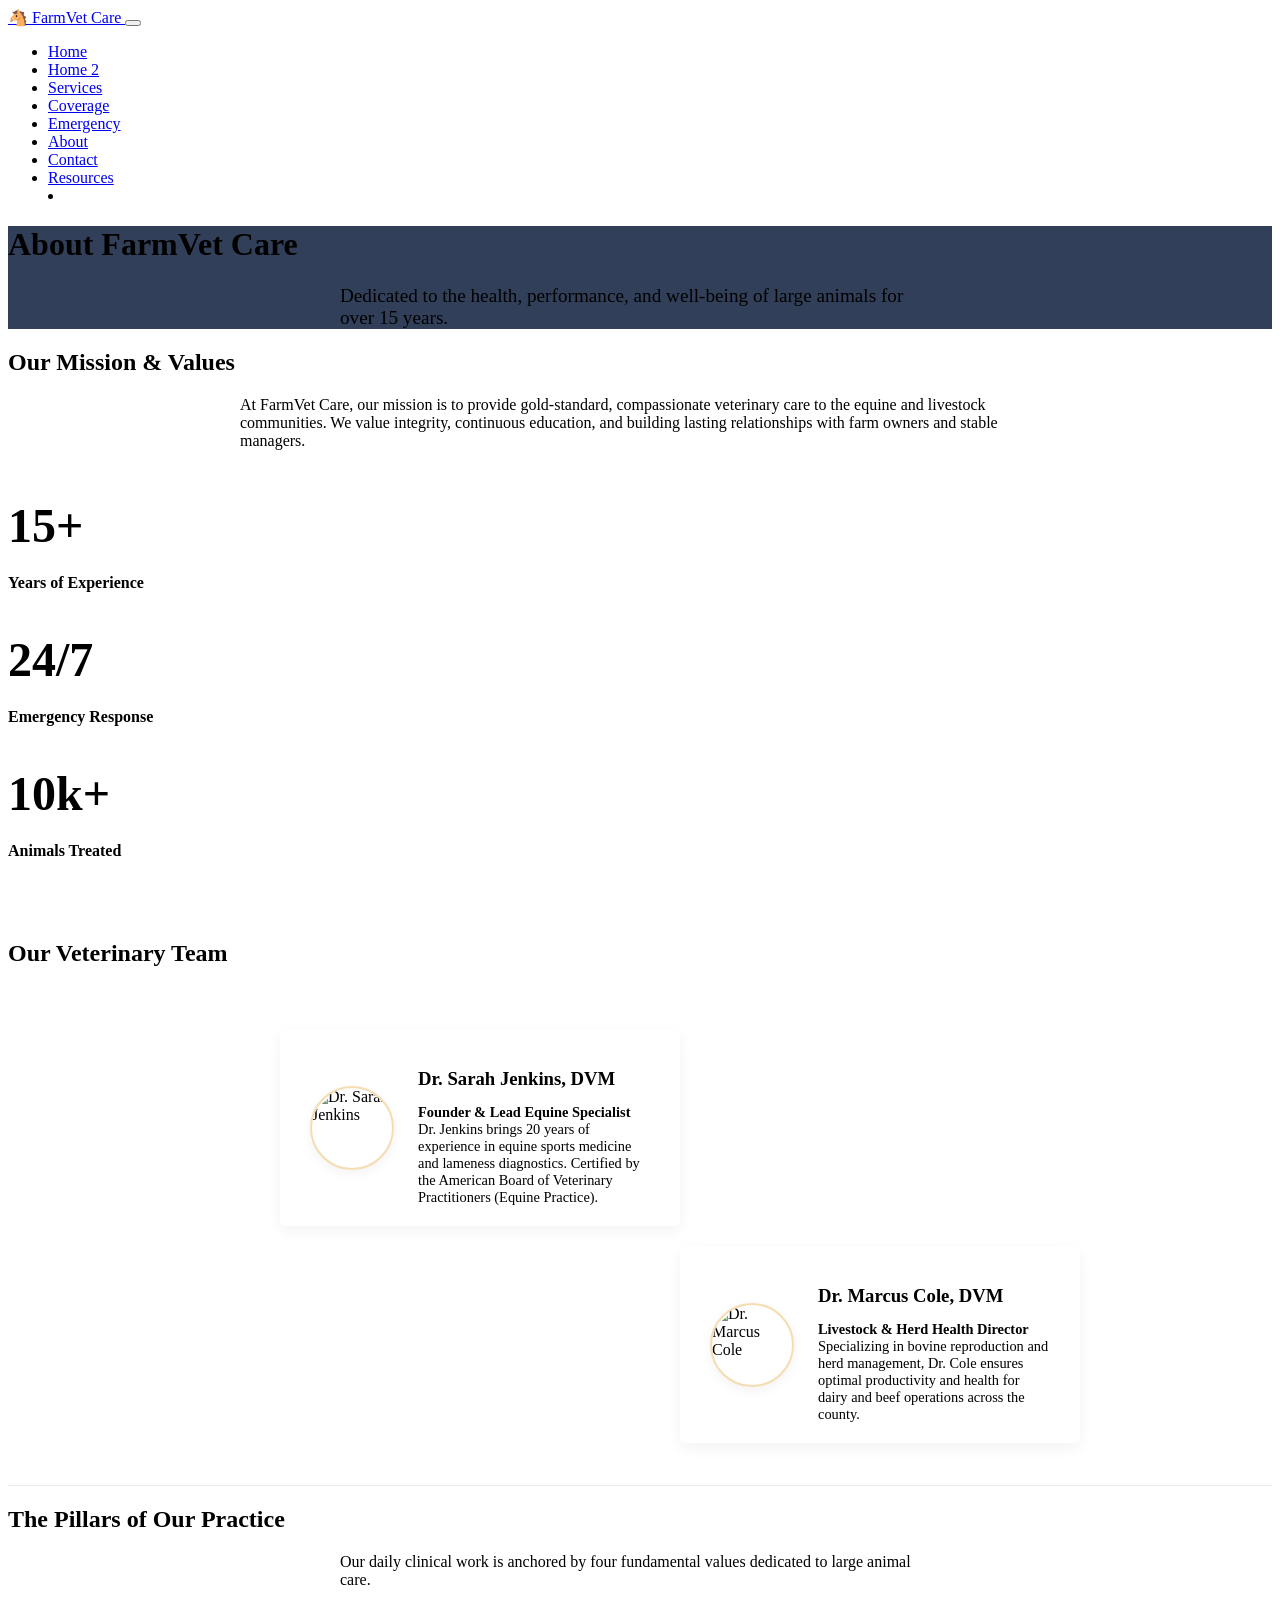
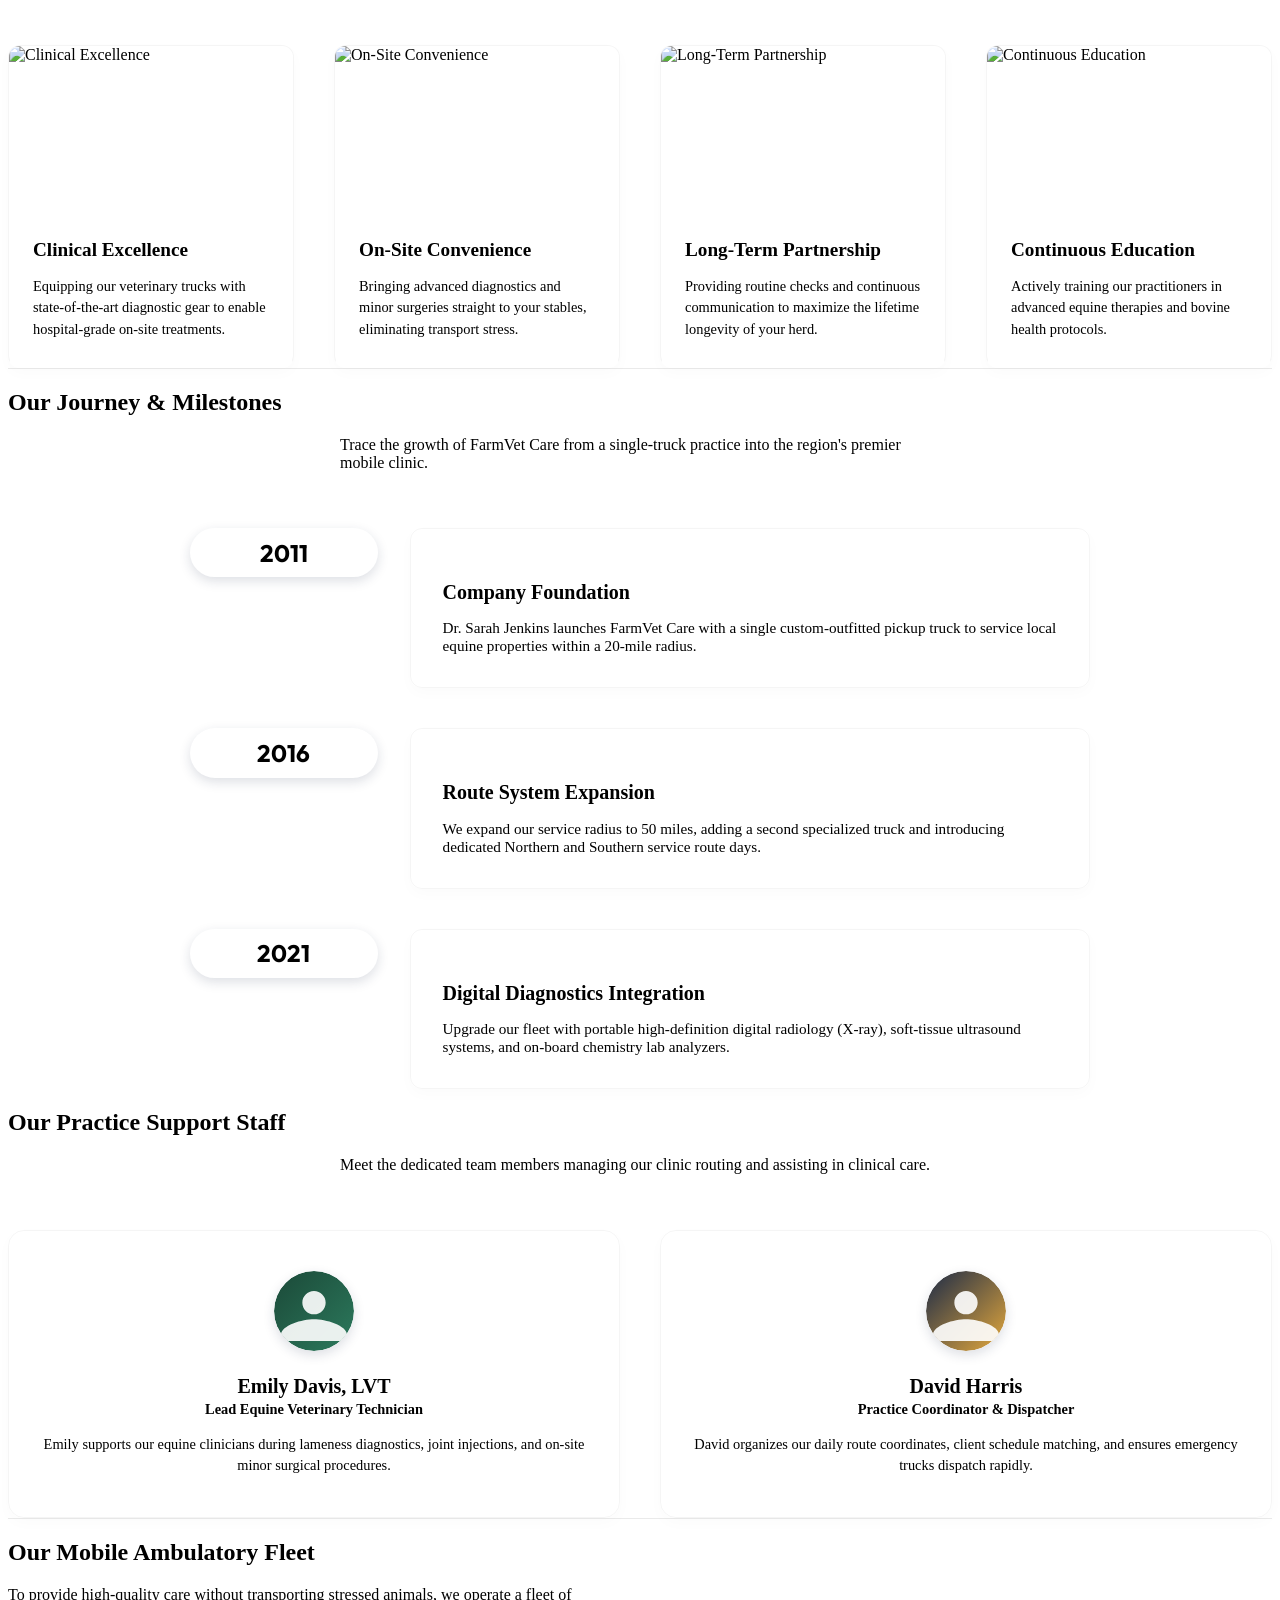
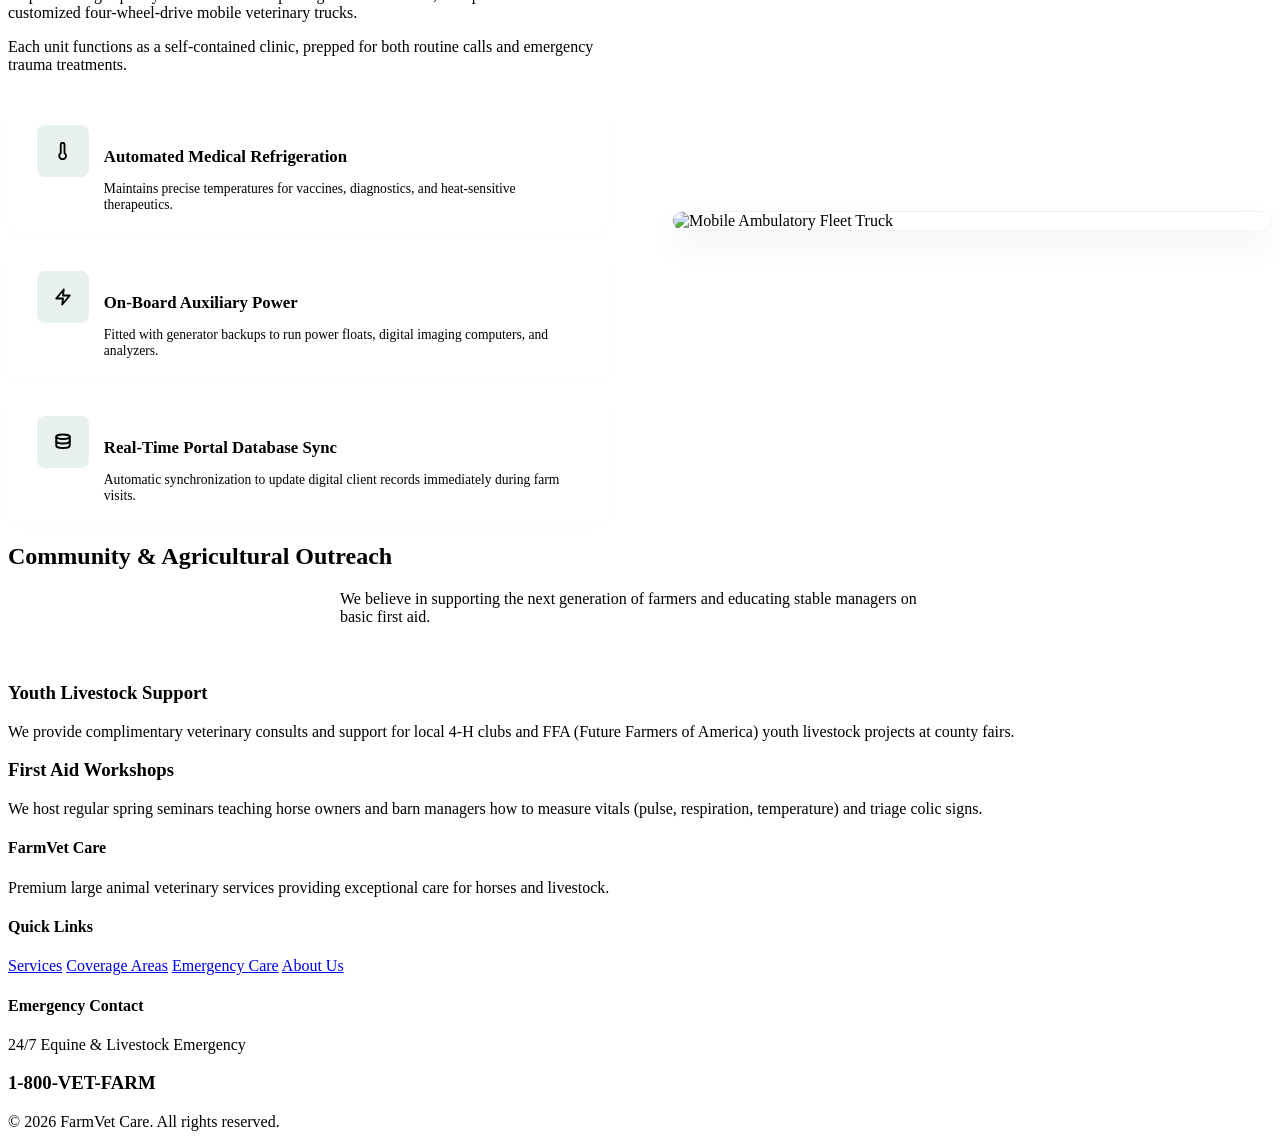
==== about.html @ 171d6fe4 "commit" ====
<!DOCTYPE html>
<html lang="en">
<head>
    <meta charset="UTF-8">
    <meta name="viewport" content="width=device-width, initial-scale=1.0">
    <title>About Us | FarmVet Care</title>
    <link href="https://fonts.googleapis.com/css2?family=Inter:wght@400;500;600&family=Outfit:wght@500;700;800&display=swap" rel="stylesheet">
    <link rel="stylesheet" href="css/styles.css">
    <style>
        .timeline {
            position: relative;
            max-width: 800px;
            margin: 0 auto;
            padding: 2rem 0;
        }
        .timeline::after {
            content: '';
            position: absolute;
            width: 4px;
            background-color: var(--primary);
            top: 0;
            bottom: 0;
            left: 50%;
            margin-left: -2px;
        }
        .timeline-item {
            padding: 10px 40px;
            position: relative;
            background-color: inherit;
            width: 50%;
        }
        .timeline-item::after {
            content: '';
            position: absolute;
            width: 20px;
            height: 20px;
            right: -10px;
            background-color: var(--white);
            border: 4px solid var(--accent);
            top: 15px;
            border-radius: 50%;
            z-index: 1;
        }
        .left { left: 0; }
        .right { left: 50%; }
        .right::after { left: -10px; }
        .content {
            padding: 20px 30px;
            background-color: var(--white);
            position: relative;
            border-radius: 6px;
            box-shadow: 0 5px 15px rgba(0,0,0,0.05);
        }
        @media screen and (max-width: 600px) {
            .timeline::after { left: 31px; }
            .timeline-item { width: 100%; padding-left: 70px; padding-right: 25px; }
            .timeline-item::after { left: 21px; }
            .right { left: 0; }
        }

        /* 1. Core Pillars Styles */
        .pillars-grid {
            display: grid;
            grid-template-columns: repeat(auto-fit, minmax(260px, 1fr));
            gap: 2.5rem;
            margin-top: 3.5rem;
        }
        .pillar-card {
            background: var(--white);
            border-radius: 12px;
            padding: 0;
            overflow: hidden;
            box-shadow: 0 5px 15px rgba(0,0,0,0.02);
            border: 1px solid rgba(0,0,0,0.04);
            border-bottom: 4px solid transparent;
            transition: var(--transition);
            display: flex;
            flex-direction: column;
        }
        .pillar-card:hover {
            transform: translateY(-5px);
            box-shadow: 0 12px 30px rgba(0,0,0,0.06);
            border-bottom-color: var(--primary);
        }
        .pillar-card img {
            transition: var(--transition);
            width: 100%;
            height: 100%;
            object-fit: cover;
        }
        .pillar-card:hover img {
            transform: scale(1.05);
        }
        .pillar-card h3 {
            font-size: 1.2rem;
            margin-bottom: 0.8rem;
            color: var(--secondary);
        }
        .pillar-card p {
            font-size: 0.9rem;
            color: var(--text-muted);
            margin-bottom: 0;
            line-height: 1.5;
        }

        /* 3. History Timeline Section Styles */
        .history-timeline {
            max-width: 900px;
            margin: 3.5rem auto 0;
            display: flex;
            flex-direction: column;
            gap: 2.5rem;
        }
        .history-year-card {
            display: flex;
            gap: 2rem;
            align-items: flex-start;
        }
        .year-badge {
            background: var(--navy);
            color: var(--white);
            font-family: 'Outfit', sans-serif;
            font-size: 1.5rem;
            font-weight: 700;
            padding: 0.6rem 1.8rem;
            border-radius: 50px;
            text-align: center;
            box-shadow: 0 4px 12px rgba(27, 42, 71, 0.15);
            min-width: 130px;
        }
        .history-year-card:nth-child(even) .year-badge {
            background: var(--primary);
        }
        .year-info {
            background: var(--white);
            padding: 2rem;
            border-radius: 12px;
            box-shadow: 0 5px 15px rgba(0,0,0,0.02);
            border: 1px solid rgba(0,0,0,0.04);
            flex-grow: 1;
        }
        .year-info h3 {
            font-size: 1.25rem;
            margin-bottom: 0.5rem;
        }
        .year-info p {
            margin-bottom: 0;
            font-size: 0.95rem;
            color: var(--text-muted);
        }

        /* 4. Fleet Showcase Section Styles */
        .fleet-split {
            display: grid;
            grid-template-columns: 1fr 1fr;
            gap: 4rem;
            align-items: center;
        }
        .fleet-checklist {
            display: flex;
            flex-direction: column;
            gap: 1.2rem;
            margin-top: 2rem;
        }
        .fleet-check-item {
            background: var(--white);
            padding: 1.2rem 1.8rem;
            border-radius: 10px;
            box-shadow: 0 4px 15px rgba(0,0,0,0.01);
            border-left: 4px solid var(--accent);
            display: flex;
            gap: 15px;
            align-items: flex-start;
        }
        .fleet-check-item span.emoji {
            font-size: 1.4rem;
            line-height: 1;
        }
        .fleet-check-item h4 {
            margin-bottom: 0.2rem;
            font-size: 1.05rem;
        }
        .fleet-check-item p {
            margin-bottom: 0;
            font-size: 0.85rem;
            color: var(--text-muted);
        }

        /* Support Team Grid */
        .support-grid {
            display: grid;
            grid-template-columns: repeat(auto-fit, minmax(280px, 1fr));
            gap: 2.5rem;
            margin-top: 3.5rem;
        }
        .support-card {
            background: var(--white);
            border-radius: 16px;
            padding: 2.5rem 2rem;
            text-align: center;
            box-shadow: 0 5px 15px rgba(0,0,0,0.02);
            border: 1px solid rgba(0,0,0,0.04);
            transition: var(--transition);
        }
        .support-card:hover {
            transform: translateY(-5px);
            box-shadow: 0 12px 30px rgba(0,0,0,0.06);
            border-color: var(--accent);
        }
        .support-avatar {
            width: 80px;
            height: 80px;
            border-radius: 50%;
            background: linear-gradient(135deg, var(--navy) 0%, var(--primary) 100%);
            color: var(--white);
            display: flex;
            align-items: center;
            justify-content: center;
            font-weight: 700;
            font-size: 1.8rem;
            margin: 0 auto 1.5rem;
            box-shadow: 0 4px 12px rgba(27, 42, 71, 0.15);
        }
        .support-card h3 {
            font-size: 1.25rem;
            margin-bottom: 0.2rem;
        }
        .support-role {
            font-size: 0.9rem;
            font-weight: 600;
            color: var(--accent);
            margin-bottom: 1rem;
            display: block;
        }
        .support-card p {
            font-size: 0.9rem;
            color: var(--text-muted);
            margin-bottom: 0;
            line-height: 1.5;
        }

        @media (max-width: 992px) {
            .fleet-split {
                grid-template-columns: 1fr;
                gap: 3rem;
            }
            .history-year-card {
                flex-direction: column;
                gap: 1rem;
            }
            .year-badge {
                align-self: flex-start;
            }
        }
    </style>
</head>
<body>

    <header class="header">
        <div class="container nav-container">
            <a href="index.html" class="logo">
                🐴 <span>FarmVet</span> Care
            </a>
            <button class="hamburger">
                <span class="bar"></span>
                <span class="bar"></span>
                <span class="bar"></span>
            </button>
            <ul class="nav-menu">
                <li><a href="index.html">Home</a></li>
                <li><a href="home2.html">Home 2</a></li>
                <li><a href="services.html">Services</a></li>
                <li><a href="coverage.html">Coverage</a></li>
                <li><a href="emergency.html">Emergency</a></li>
                <li><a href="about.html" class="active">About</a></li>
                <li><a href="contact.html">Contact</a></li>
                <li><a href="resources.html">Resources</a></li>
                <li style="margin-left: 1rem;"><a href="contact.html" class="btn btn-primary" style="color: white;">Request Visit</a></li>
            </ul>
        </div>
    </header>

    <div class="page-header" style="background-image: linear-gradient(rgba(27, 42, 71, 0.9), rgba(27, 42, 71, 0.9)), url('images/hero.png');">
        <div class="container fade-in">
            <h1>About FarmVet Care</h1>
            <p style="font-size: 1.2rem; max-width: 600px; margin: 0 auto;">Dedicated to the health, performance, and well-being of large animals for over 15 years.</p>
        </div>
    </div>

    <section class="section container">
        <div class="text-center fade-in">
            <h2>Our Mission & Values</h2>
            <p style="max-width: 800px; margin: 0 auto 3rem;">At FarmVet Care, our mission is to provide gold-standard, compassionate veterinary care to the equine and livestock communities. We value integrity, continuous education, and building lasting relationships with farm owners and stable managers.</p>
        </div>

        <div class="grid" style="margin-bottom: 5rem;">
            <div class="card fade-in text-center">
                <h1 style="font-size: 3rem; color: var(--primary); margin-bottom: 0;">15+</h1>
                <h4 style="color: var(--navy);">Years of Experience</h4>
            </div>
            <div class="card fade-in text-center">
                <h1 style="font-size: 3rem; color: var(--primary); margin-bottom: 0;">24/7</h1>
                <h4 style="color: var(--navy);">Emergency Response</h4>
            </div>
            <div class="card fade-in text-center">
                <h1 style="font-size: 3rem; color: var(--primary); margin-bottom: 0;">10k+</h1>
                <h4 style="color: var(--navy);">Animals Treated</h4>
            </div>
        </div>

        <div class="text-center fade-in">
            <h2>Our Veterinary Team</h2>
        </div>
        <div class="timeline fade-in">
            <div class="timeline-item left">
                <div class="content" style="display: flex; gap: 1.5rem; align-items: center;">
                    <div style="width: 80px; height: 80px; border-radius: 50%; overflow: hidden; flex-shrink: 0; border: 2px solid rgba(229,169,60,0.4); box-shadow: 0 4px 12px rgba(0,0,0,0.05);">
                        <img src="images/vet_vance.png" alt="Dr. Sarah Jenkins" style="width: 100%; height: 100%; object-fit: cover;">
                    </div>
                    <div>
                        <h3 style="color: var(--primary); margin-bottom: 0.3rem;">Dr. Sarah Jenkins, DVM</h3>
                        <p style="margin-bottom: 0; font-size: 0.9rem;"><strong>Founder & Lead Equine Specialist</strong><br>Dr. Jenkins brings 20 years of experience in equine sports medicine and lameness diagnostics. Certified by the American Board of Veterinary Practitioners (Equine Practice).</p>
                    </div>
                </div>
            </div>
            <div class="timeline-item right">
                <div class="content" style="display: flex; gap: 1.5rem; align-items: center;">
                    <div style="width: 80px; height: 80px; border-radius: 50%; overflow: hidden; flex-shrink: 0; border: 2px solid rgba(229,169,60,0.4); box-shadow: 0 4px 12px rgba(0,0,0,0.05);">
                        <img src="images/vet_cole.png" alt="Dr. Marcus Cole" style="width: 100%; height: 100%; object-fit: cover;">
                    </div>
                    <div>
                        <h3 style="color: var(--primary); margin-bottom: 0.3rem;">Dr. Marcus Cole, DVM</h3>
                        <p style="margin-bottom: 0; font-size: 0.9rem;"><strong>Livestock & Herd Health Director</strong><br>Specializing in bovine reproduction and herd management, Dr. Cole ensures optimal productivity and health for dairy and beef operations across the county.</p>
                    </div>
                </div>
            </div>
        </div>
    </section>

    <!-- ==========================================
         CONTENT 1: CORE PILLARS
         ========================================== -->
    <section class="section container" style="border-top: 1px solid #eaeaea;">
        <div class="text-center fade-in">
            <h2>The Pillars of Our Practice</h2>
            <p style="max-width: 600px; margin: 0 auto;">Our daily clinical work is anchored by four fundamental values dedicated to large animal care.</p>
        </div>
        
        <div class="pillars-grid">
            <div class="pillar-card fade-in">
                <div style="height: 150px; width: 100%; overflow: hidden;">
                    <img src="images/services.png" alt="Clinical Excellence">
                </div>
                <div style="padding: 1.5rem; flex-grow: 1;">
                    <h3 style="margin-bottom: 0.5rem;">Clinical Excellence</h3>
                    <p style="margin-bottom: 0;">Equipping our veterinary trucks with state-of-the-art diagnostic gear to enable hospital-grade on-site treatments.</p>
                </div>
            </div>
            
            <div class="pillar-card fade-in" style="transition-delay: 0.1s;">
                <div style="height: 150px; width: 100%; overflow: hidden;">
                    <img src="images/mobile_clinic.png" alt="On-Site Convenience">
                </div>
                <div style="padding: 1.5rem; flex-grow: 1;">
                    <h3 style="margin-bottom: 0.5rem;">On-Site Convenience</h3>
                    <p style="margin-bottom: 0;">Bringing advanced diagnostics and minor surgeries straight to your stables, eliminating transport stress.</p>
                </div>
            </div>
            
            <div class="pillar-card fade-in" style="transition-delay: 0.2s;">
                <div style="height: 150px; width: 100%; overflow: hidden;">
                    <img src="images/equine_care.png" alt="Long-Term Partnership">
                </div>
                <div style="padding: 1.5rem; flex-grow: 1;">
                    <h3 style="margin-bottom: 0.5rem;">Long-Term Partnership</h3>
                    <p style="margin-bottom: 0;">Providing routine checks and continuous communication to maximize the lifetime longevity of your herd.</p>
                </div>
            </div>
            
            <div class="pillar-card fade-in" style="transition-delay: 0.3s;">
                <div style="height: 150px; width: 100%; overflow: hidden;">
                    <img src="images/preventive_programs.png" alt="Continuous Education">
                </div>
                <div style="padding: 1.5rem; flex-grow: 1;">
                    <h3 style="margin-bottom: 0.5rem;">Continuous Education</h3>
                    <p style="margin-bottom: 0;">Actively training our practitioners in advanced equine therapies and bovine health protocols.</p>
                </div>
            </div>
        </div>
    </section>

    <!-- ==========================================
         CONTENT 2: THE HISTORY TIMELINE
         ========================================== -->
    <section class="section" style="background-color: var(--white); border-top: 1px solid #eaeaea;">
        <div class="container">
            <div class="text-center fade-in">
                <h2>Our Journey & Milestones</h2>
                <p style="max-width: 600px; margin: 0 auto;">Trace the growth of FarmVet Care from a single-truck practice into the region's premier mobile clinic.</p>
            </div>
            
            <div class="history-timeline">
                <!-- 2011 -->
                <div class="history-year-card fade-in">
                    <div class="year-badge">2011</div>
                    <div class="year-info">
                        <h3>Company Foundation</h3>
                        <p>Dr. Sarah Jenkins launches FarmVet Care with a single custom-outfitted pickup truck to service local equine properties within a 20-mile radius.</p>
                    </div>
                </div>
                
                <!-- 2016 -->
                <div class="history-year-card fade-in" style="transition-delay: 0.1s;">
                    <div class="year-badge">2016</div>
                    <div class="year-info">
                        <h3>Route System Expansion</h3>
                        <p>We expand our service radius to 50 miles, adding a second specialized truck and introducing dedicated Northern and Southern service route days.</p>
                    </div>
                </div>
                
                <!-- 2021 -->
                <div class="history-year-card fade-in" style="transition-delay: 0.2s;">
                    <div class="year-badge">2021</div>
                    <div class="year-info">
                        <h3>Digital Diagnostics Integration</h3>
                        <p>Upgrade our fleet with portable high-definition digital radiology (X-ray), soft-tissue ultrasound systems, and on-board chemistry lab analyzers.</p>
                    </div>
                </div>
            </div>
        </div>
    </section>

    <!-- ==========================================
         CONTENT 3: SUPPORT TEAM SHOWCASE
         ========================================== -->
    <section class="section container">
        <div class="text-center fade-in">
            <h2>Our Practice Support Staff</h2>
            <p style="max-width: 600px; margin: 0 auto;">Meet the dedicated team members managing our clinic routing and assisting in clinical care.</p>
        </div>
        
        <div class="support-grid">
            <!-- Emily Davis -->
            <div class="support-card fade-in">
                <div class="support-avatar" style="padding: 0; background: none; border-radius: 50%; overflow: hidden;">
                    <svg width="80" height="80" viewBox="0 0 48 48" fill="none" xmlns="http://www.w3.org/2000/svg" style="display: block;">
                        <circle cx="24" cy="24" r="24" fill="url(#emilyGrad)"/>
                        <path d="M24 12C20.13 12 17 15.13 17 19C17 22.87 20.13 26 24 26C27.87 26 31 22.87 31 19C31 15.13 27.87 12 24 12ZM24 29C17.33 29 4 32.33 4 39V42H44V39C44 32.33 30.67 29 24 29Z" fill="#FFFFFF" fill-opacity="0.9"/>
                        <defs>
                            <linearGradient id="emilyGrad" x1="0" y1="0" x2="48" y2="48" gradientUnits="userSpaceOnUse">
                                <stop stop-color="#1B4938"/>
                                <stop offset="1" stop-color="#2C7A5D"/>
                            </linearGradient>
                        </defs>
                    </svg>
                </div>
                <h3>Emily Davis, LVT</h3>
                <span class="support-role">Lead Equine Veterinary Technician</span>
                <p>Emily supports our equine clinicians during lameness diagnostics, joint injections, and on-site minor surgical procedures.</p>
            </div>
            
            <!-- David Harris -->
            <div class="support-card fade-in" style="transition-delay: 0.1s;">
                <div class="support-avatar" style="padding: 0; background: none; border-radius: 50%; overflow: hidden;">
                    <svg width="80" height="80" viewBox="0 0 48 48" fill="none" xmlns="http://www.w3.org/2000/svg" style="display: block;">
                        <circle cx="24" cy="24" r="24" fill="url(#davidGrad)"/>
                        <path d="M24 12C20.13 12 17 15.13 17 19C17 22.87 20.13 26 24 26C27.87 26 31 22.87 31 19C31 15.13 27.87 12 24 12ZM24 29C17.33 29 4 32.33 4 39V42H44V39C44 32.33 30.67 29 24 29Z" fill="#FFFFFF" fill-opacity="0.9"/>
                        <defs>
                            <linearGradient id="davidGrad" x1="0" y1="0" x2="48" y2="48" gradientUnits="userSpaceOnUse">
                                <stop stop-color="#1B2A47"/>
                                <stop offset="1" stop-color="#E5A93C"/>
                            </linearGradient>
                        </defs>
                    </svg>
                </div>
                <h3>David Harris</h3>
                <span class="support-role">Practice Coordinator & Dispatcher</span>
                <p>David organizes our daily route coordinates, client schedule matching, and ensures emergency trucks dispatch rapidly.</p>
            </div>
        </div>
    </section>

    <!-- ==========================================
         CONTENT 4: FLEET SHOWCASE
         ========================================== -->
    <section class="section" style="background-color: var(--white); border-top: 1px solid #eaeaea;">
        <div class="container fleet-split">
            <!-- Left Column: Description & Checklist -->
            <div class="fade-in">
                <h2>Our Mobile Ambulatory Fleet</h2>
                <p>To provide high-quality care without transporting stressed animals, we operate a fleet of customized four-wheel-drive mobile veterinary trucks.</p>
                <p style="margin-bottom: 2rem;">Each unit functions as a self-contained clinic, prepped for both routine calls and emergency trauma treatments.</p>
                
                <div class="fleet-checklist">
                    <!-- Item 1 -->
                    <div class="fleet-check-item">
                        <span style="display: flex; align-items: center; justify-content: center; width: 36px; height: 36px; border-radius: 8px; background: rgba(44, 122, 93, 0.1); color: var(--accent); flex-shrink: 0; padding: 8px;">
                            <svg width="18" height="18" viewBox="0 0 24 24" fill="none" stroke="currentColor" stroke-width="2.5" stroke-linecap="round" stroke-linejoin="round"><path d="M14 14.76V3.5a2.5 2.5 0 0 0-5 0v11.26a4.5 4.5 0 1 0 5 0z"></path></svg>
                        </span>
                        <div>
                            <h4>Automated Medical Refrigeration</h4>
                            <p>Maintains precise temperatures for vaccines, diagnostics, and heat-sensitive therapeutics.</p>
                        </div>
                    </div>
                    
                    <!-- Item 2 -->
                    <div class="fleet-check-item" style="transition-delay: 0.1s;">
                        <span style="display: flex; align-items: center; justify-content: center; width: 36px; height: 36px; border-radius: 8px; background: rgba(44, 122, 93, 0.1); color: var(--accent); flex-shrink: 0; padding: 8px;">
                            <svg width="18" height="18" viewBox="0 0 24 24" fill="none" stroke="currentColor" stroke-width="2.5" stroke-linecap="round" stroke-linejoin="round"><polyline points="13 2 3 14 12 14 11 22 21 10 12 10 13 2"></polyline></svg>
                        </span>
                        <div>
                            <h4>On-Board Auxiliary Power</h4>
                            <p>Fitted with generator backups to run power floats, digital imaging computers, and analyzers.</p>
                        </div>
                    </div>
                    
                    <!-- Item 3 -->
                    <div class="fleet-check-item" style="transition-delay: 0.2s;">
                        <span style="display: flex; align-items: center; justify-content: center; width: 36px; height: 36px; border-radius: 8px; background: rgba(44, 122, 93, 0.1); color: var(--accent); flex-shrink: 0; padding: 8px;">
                            <svg width="18" height="18" viewBox="0 0 24 24" fill="none" stroke="currentColor" stroke-width="2.5" stroke-linecap="round" stroke-linejoin="round"><ellipse cx="12" cy="5" rx="9" ry="3"></ellipse><path d="M3 5v6c0 1.66 4 3 9 3s9-1.34 9-3V5"></path><path d="M3 11v6c0 1.66 4 3 9 3s9-1.34 9-3v-6"></path></svg>
                        </span>
                        <div>
                            <h4>Real-Time Portal Database Sync</h4>
                            <p>Automatic synchronization to update digital client records immediately during farm visits.</p>
                        </div>
                    </div>
                </div>
            </div>
            
            <!-- Right Column: Premium Fleet Photograph -->
            <div class="split-image fade-in" style="transition-delay: 0.3s; border-radius: 16px; overflow: hidden; box-shadow: 0 15px 35px rgba(0, 0, 0, 0.06); border: 1px solid rgba(0,0,0,0.05);">
                <img src="images/mobile_clinic.png" alt="Mobile Ambulatory Fleet Truck" style="width: 100%; height: auto; display: block; object-fit: cover;">
            </div>
        </div>
    </section>

    <!-- ==========================================
         CONTENT 5: COMMUNITY OUTREACH & WORKSHOPS
         ========================================== -->
    <section class="section container">
        <div class="text-center fade-in">
            <h2>Community & Agricultural Outreach</h2>
            <p style="max-width: 600px; margin: 0 auto;">We believe in supporting the next generation of farmers and educating stable managers on basic first aid.</p>
        </div>
        
        <div class="grid" style="margin-top: 3.5rem;">
            <!-- Card 1 -->
            <div class="card fade-in" style="border-left: 4px solid var(--primary);">
                <h3>Youth Livestock Support</h3>
                <p>We provide complimentary veterinary consults and support for local 4-H clubs and FFA (Future Farmers of America) youth livestock projects at county fairs.</p>
            </div>
            
            <!-- Card 2 -->
            <div class="card fade-in" style="border-left: 4px solid var(--accent); transition-delay: 0.1s;">
                <h3>First Aid Workshops</h3>
                <p>We host regular spring seminars teaching horse owners and barn managers how to measure vitals (pulse, respiration, temperature) and triage colic signs.</p>
            </div>
        </div>
    </section>

    <footer class="footer">
        <div class="container">
            <div class="footer-grid">
                <div class="footer-col">
                    <h4>FarmVet Care</h4>
                    <p>Premium large animal veterinary services providing exceptional care for horses and livestock.</p>
                </div>
                <div class="footer-col">
                    <h4>Quick Links</h4>
                    <a href="services.html">Services</a>
                    <a href="coverage.html">Coverage Areas</a>
                    <a href="emergency.html">Emergency Care</a>
                    <a href="about.html">About Us</a>
                </div>
                <div class="footer-col">
                    <h4>Emergency Contact</h4>
                    <p>24/7 Equine & Livestock Emergency</p>
                    <h3 style="color: var(--highlight);">1-800-VET-FARM</h3>
                </div>
            </div>
            <div class="footer-bottom">
                &copy; 2026 FarmVet Care. All rights reserved.
            </div>
        </div>
    </footer>

    <script src="js/main.js"></script>
</body>
</html>
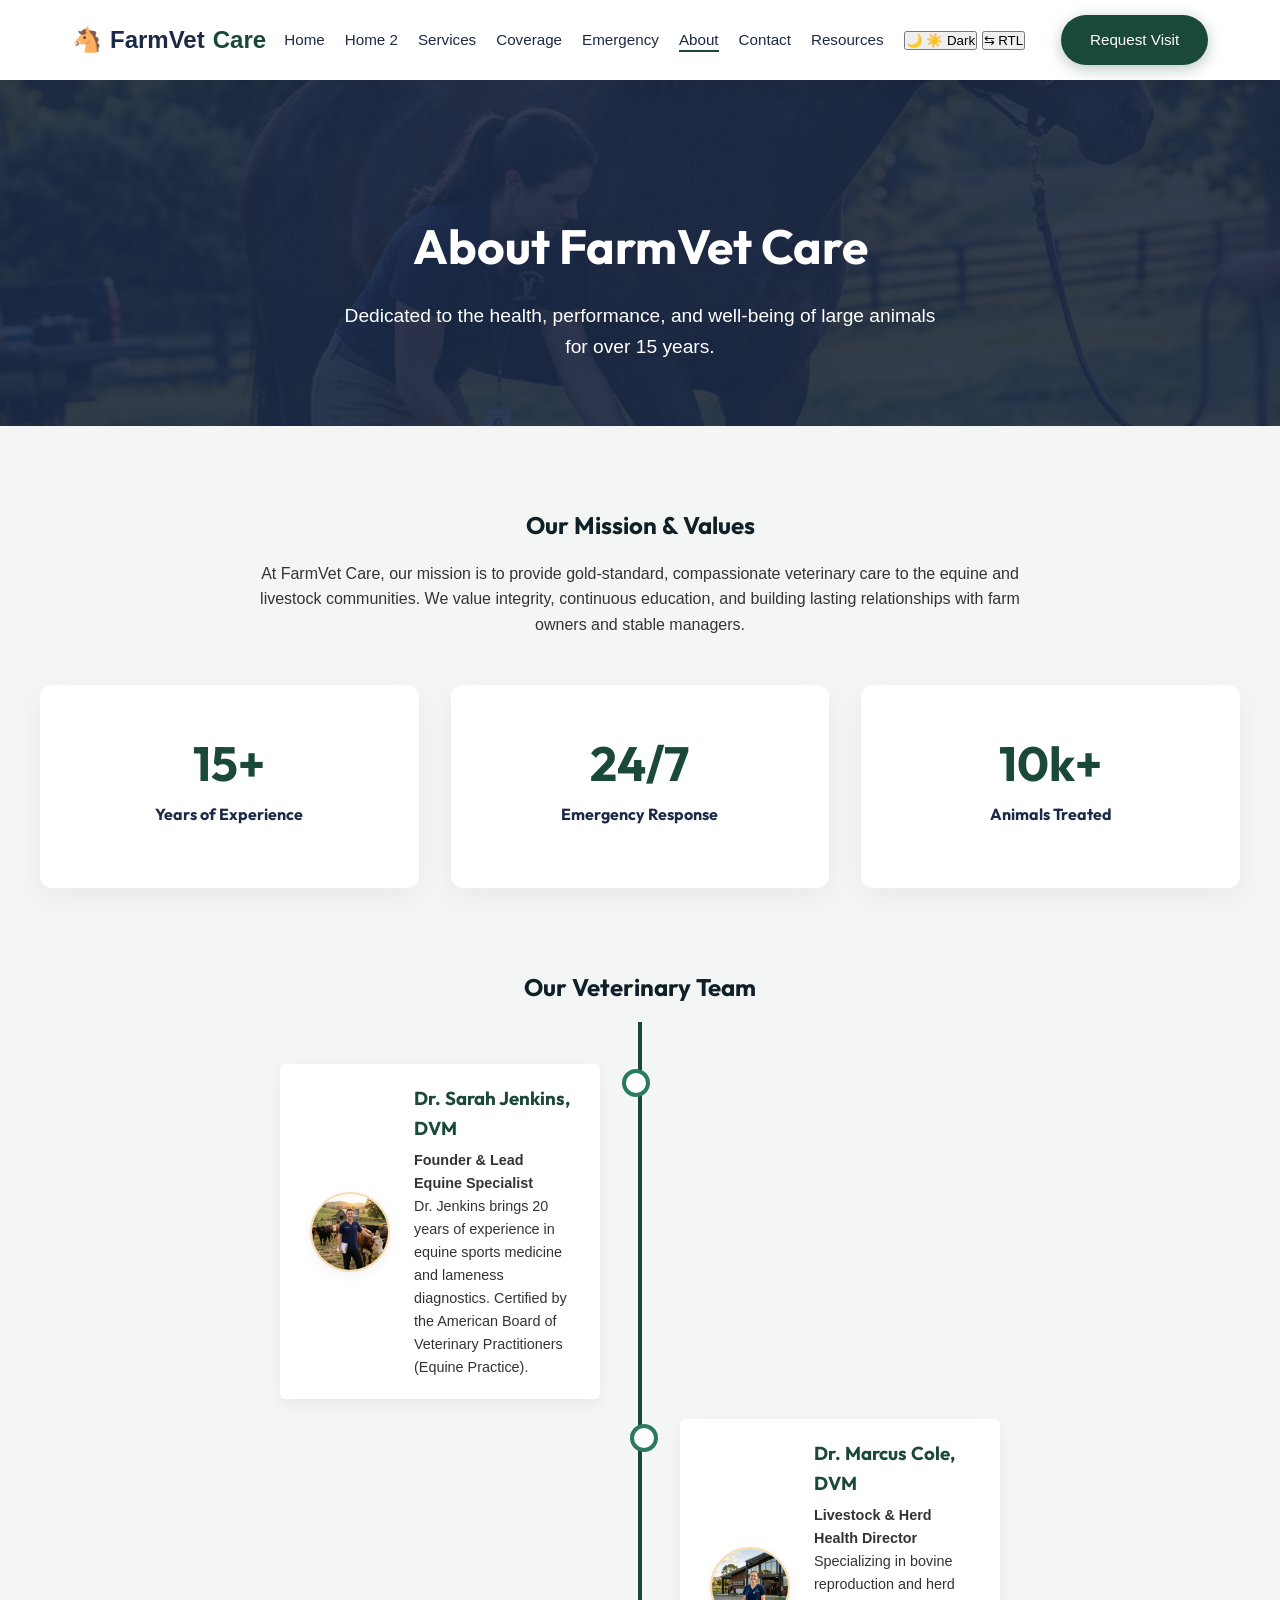
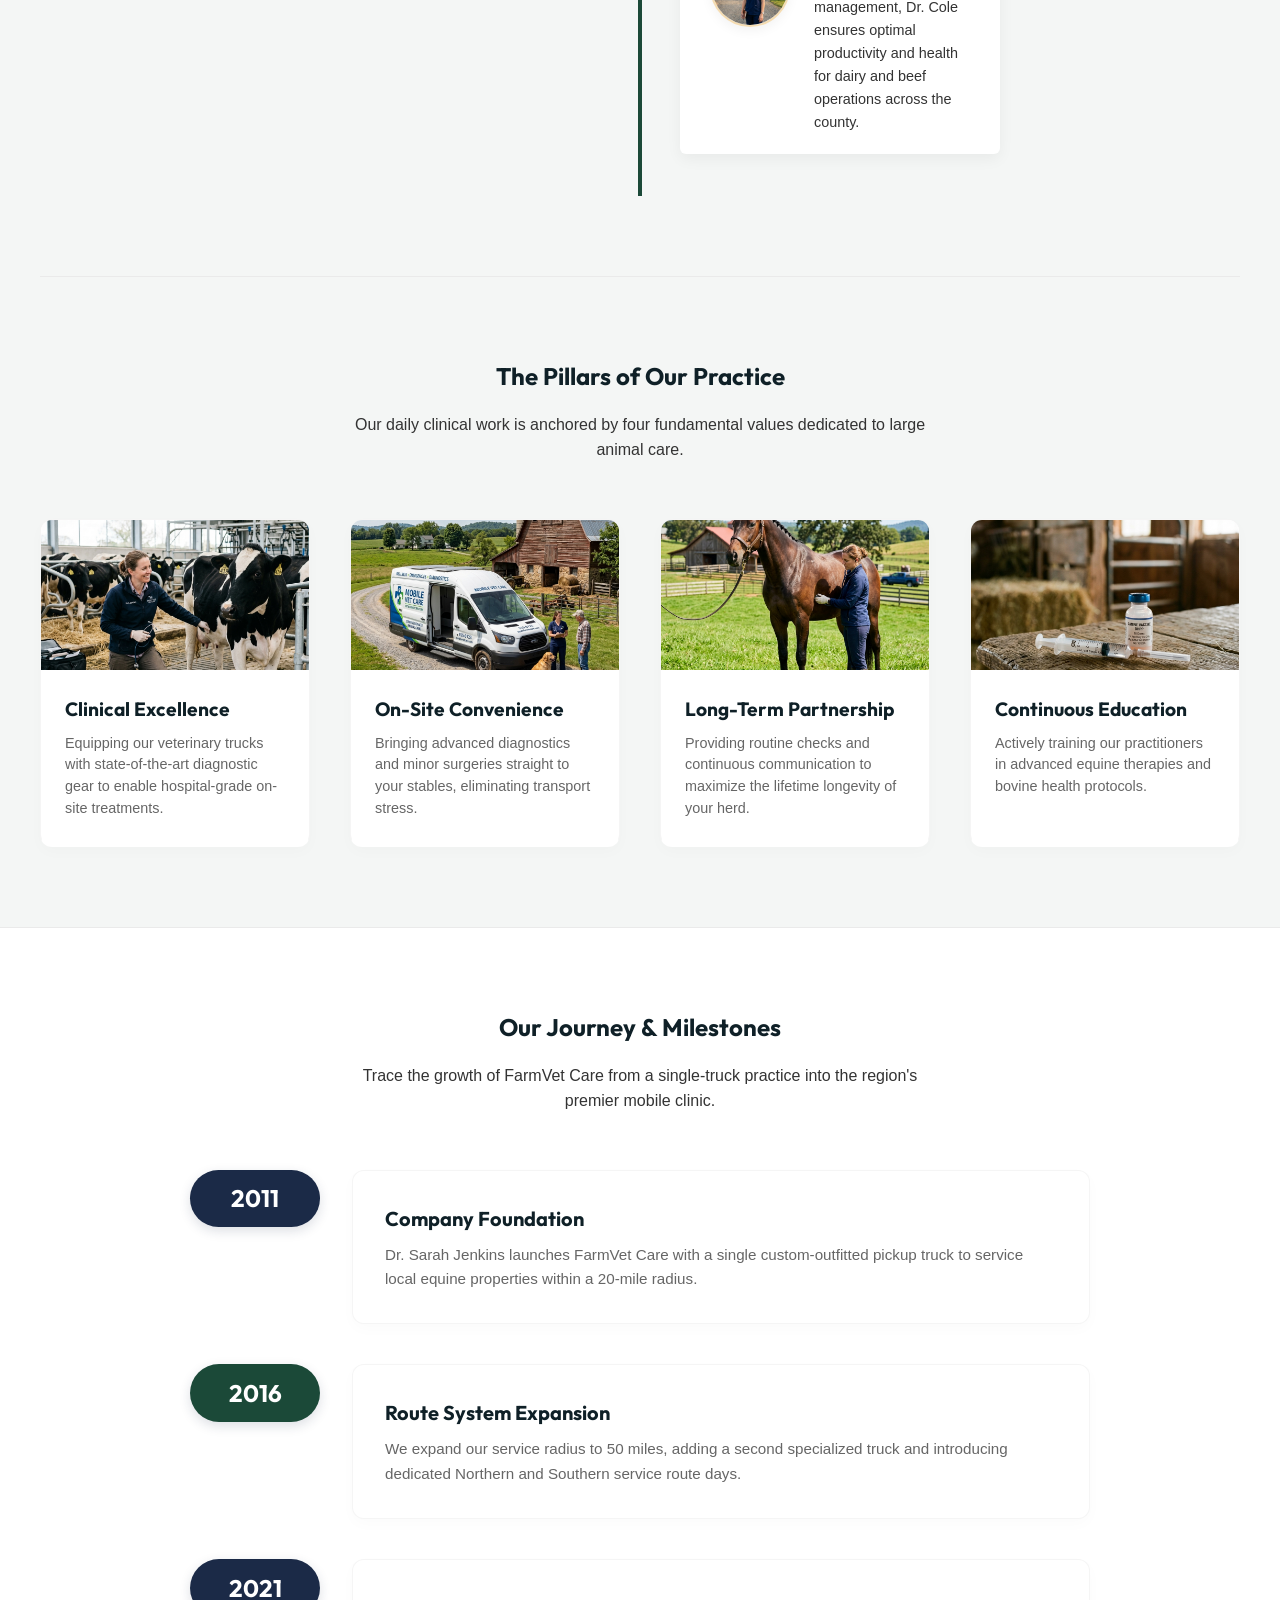
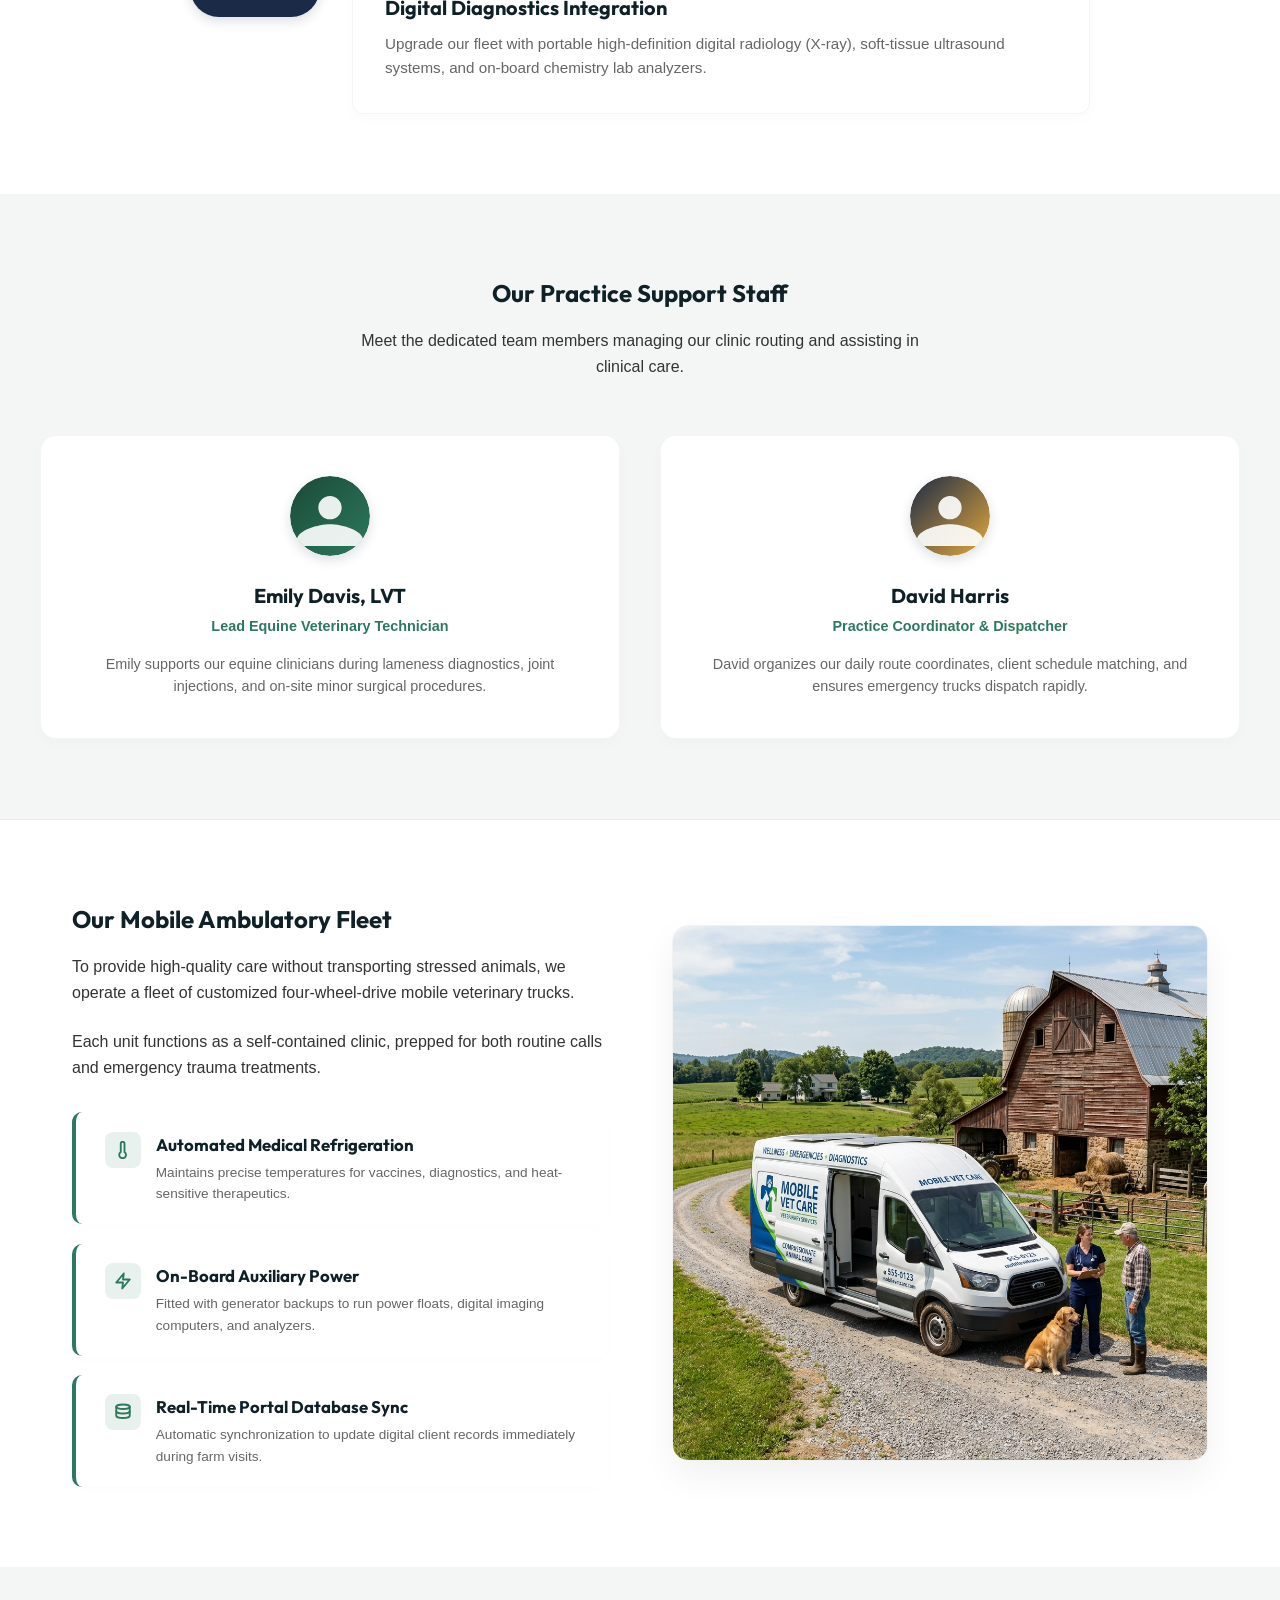
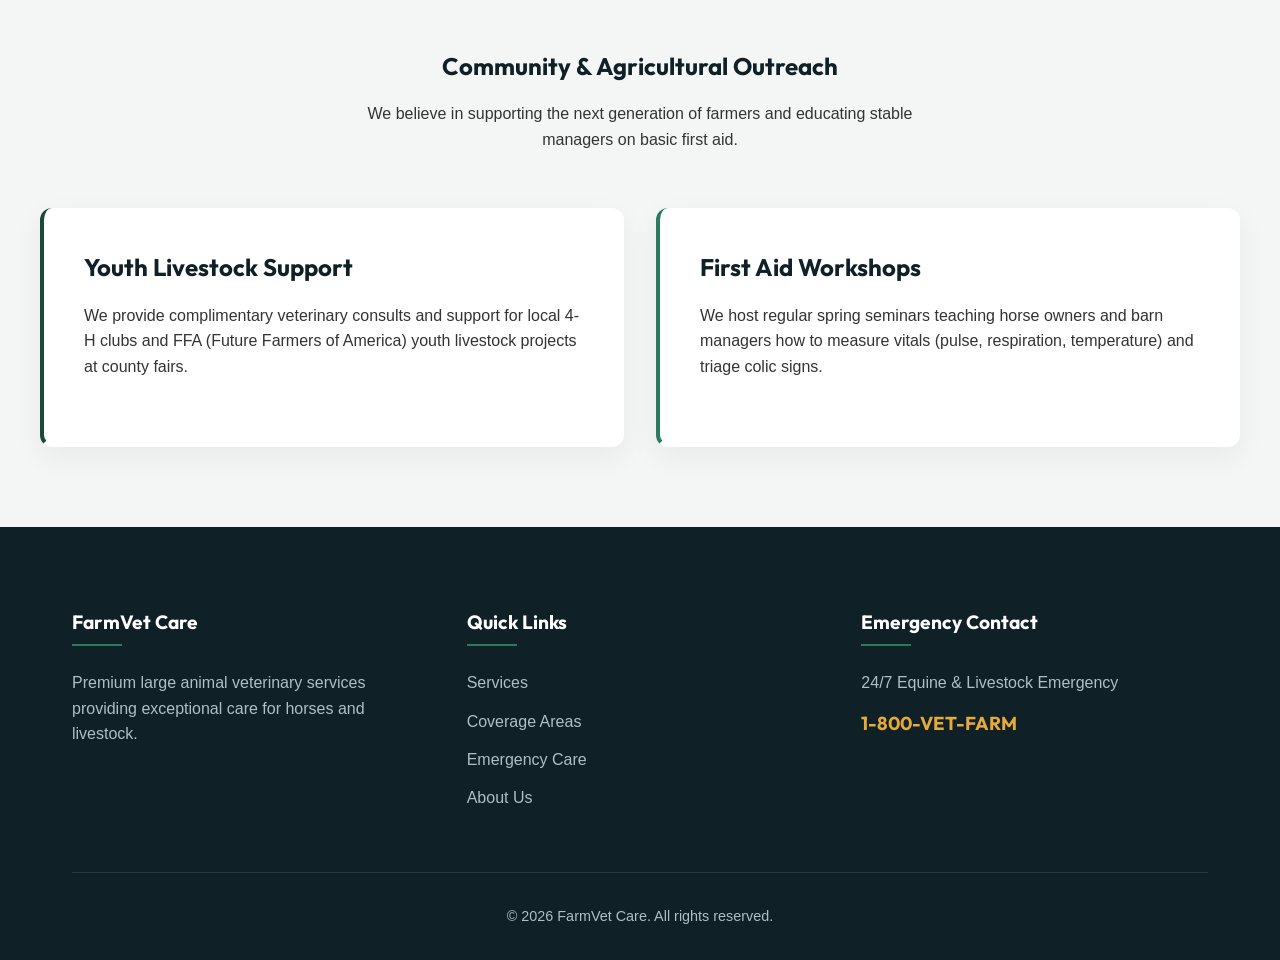
==== commit 7100004a: "COMMIT" ====
--- a/about.html
+++ b/about.html
@@ -243,6 +243,13 @@
             .fleet-split {
                 grid-template-columns: 1fr;
                 gap: 3rem;
+                text-align: center;
+            }
+            .fleet-checklist {
+                align-items: center;
+            }
+            .fleet-check-item {
+                text-align: left;
             }
             .history-year-card {
                 flex-direction: column;
@@ -250,6 +257,26 @@
             }
             .year-badge {
                 align-self: flex-start;
+            }
+        }
+
+        /* Tablet: center orphan 3rd card in pillars-grid */
+        @media (min-width: 768px) and (max-width: 1024px) {
+            .pillars-grid {
+                grid-template-columns: repeat(2, 1fr);
+            }
+            .pillars-grid > *:last-child:nth-child(odd) {
+                grid-column: 1 / -1;
+                max-width: calc(50% - 1rem);
+                justify-self: center;
+            }
+            .support-grid {
+                grid-template-columns: repeat(2, 1fr);
+            }
+            .support-grid > *:last-child:nth-child(odd) {
+                grid-column: 1 / -1;
+                max-width: calc(50% - 1rem);
+                justify-self: center;
             }
         }
     </style>
@@ -275,6 +302,17 @@
                 <li><a href="about.html" class="active">About</a></li>
                 <li><a href="contact.html">Contact</a></li>
                 <li><a href="resources.html">Resources</a></li>
+                <li class="nav-controls">
+                    <button id="theme-toggle-btn" class="theme-toggle" aria-label="Toggle dark/light mode">
+                        <span class="icon-moon">🌙</span>
+                        <span class="icon-sun">☀️</span>
+                        <span class="toggle-label">Dark</span>
+                    </button>
+                    <button id="rtl-toggle-btn" class="rtl-toggle" aria-label="Toggle RTL/LTR direction">
+                        <span class="rtl-icon">⇆</span>
+                        <span class="rtl-label">RTL</span>
+                    </button>
+                </li>
                 <li style="margin-left: 1rem;"><a href="contact.html" class="btn btn-primary" style="color: white;">Request Visit</a></li>
             </ul>
         </div>
--- a/css/styles.css
+++ b/css/styles.css
@@ -0,0 +1,486 @@
+:root {
+  --primary: #1B4938; /* Dark Green */
+  --secondary: #0F2027; /* Very Dark Blue/Green */
+  --accent: #2C7A5D; /* Lighter Green */
+  --highlight: #E5A93C; /* Golden for contrast */
+  --navy: #1B2A47;
+  --white: #FFFFFF;
+  --light-gray: #F4F6F5;
+  --text-main: #333333;
+  --text-muted: #666666;
+  --transition: all 0.3s cubic-bezier(0.25, 0.8, 0.25, 1);
+}
+
+* {
+  margin: 0;
+  padding: 0;
+  box-sizing: border-box;
+}
+
+body {
+  font-family: 'Inter', 'Roboto', sans-serif;
+  color: var(--text-main);
+  line-height: 1.6;
+  background-color: var(--light-gray);
+  overflow-x: hidden;
+}
+
+/* Typography */
+h1, h2, h3, h4, h5, h6 {
+  font-family: 'Outfit', 'Inter', sans-serif;
+  color: var(--secondary);
+  font-weight: 700;
+  margin-bottom: 1rem;
+}
+
+p {
+  margin-bottom: 1.5rem;
+}
+
+a {
+  text-decoration: none;
+  color: var(--primary);
+  transition: var(--transition);
+}
+
+a:hover {
+  color: var(--accent);
+}
+
+ul {
+  list-style: none;
+}
+
+/* Layout Classes */
+.container {
+  width: 100%;
+  max-width: 1200px;
+  margin: 0 auto;
+  padding: 0 2rem;
+}
+
+.section {
+  padding: 5rem 0;
+}
+
+.text-center {
+  text-align: center;
+}
+
+/* Header & Navigation */
+.header {
+  background-color: var(--white);
+  box-shadow: 0 4px 20px rgba(0, 0, 0, 0.05);
+  position: sticky;
+  top: 0;
+  z-index: 1000;
+  transition: var(--transition);
+}
+
+.nav-container {
+  display: flex;
+  justify-content: space-between;
+  align-items: center;
+  height: 80px;
+}
+
+.logo {
+  font-size: 1.5rem;
+  font-weight: 800;
+  color: var(--primary);
+  display: flex;
+  align-items: center;
+  gap: 0.5rem;
+  white-space: nowrap;
+}
+
+.logo span {
+  color: var(--navy);
+}
+
+.nav-menu {
+  display: flex;
+  gap: 1.25rem;
+  align-items: center;
+}
+
+.nav-menu a {
+  color: var(--navy);
+  font-weight: 500;
+  font-size: 0.95rem;
+  position: relative;
+  white-space: nowrap;
+}
+
+.nav-menu a::after {
+  content: '';
+  position: absolute;
+  width: 0;
+  height: 2px;
+  bottom: -4px;
+  left: 0;
+  background-color: var(--primary);
+  transition: var(--transition);
+}
+
+.nav-menu a:hover::after,
+.nav-menu a.active::after {
+  width: 100%;
+}
+
+.btn {
+  display: inline-block;
+  padding: 0.8rem 1.8rem;
+  border-radius: 50px;
+  font-weight: 600;
+  cursor: pointer;
+  border: none;
+  transition: var(--transition);
+  text-align: center;
+}
+
+.btn-primary {
+  background-color: var(--primary);
+  color: var(--white);
+  box-shadow: 0 4px 15px rgba(27, 73, 56, 0.3);
+}
+
+.btn-primary:hover {
+  background-color: var(--accent);
+  color: var(--white);
+  transform: translateY(-2px);
+  box-shadow: 0 6px 20px rgba(44, 122, 93, 0.4);
+}
+
+.btn-secondary {
+  background-color: var(--white);
+  color: var(--primary);
+  border: 2px solid var(--primary);
+}
+
+.btn-secondary:hover {
+  background-color: var(--primary);
+  color: var(--white);
+}
+
+.btn-danger {
+  background-color: #D32F2F;
+  color: var(--white);
+  box-shadow: 0 4px 15px rgba(211, 47, 47, 0.3);
+}
+
+.btn-danger:hover {
+  background-color: #B71C1C;
+  transform: translateY(-2px);
+}
+
+/* Hamburger Menu */
+.hamburger {
+  display: none;
+  cursor: pointer;
+  background: none;
+  border: none;
+}
+
+.bar {
+  display: block;
+  width: 25px;
+  height: 3px;
+  margin: 5px auto;
+  transition: var(--transition);
+  background-color: var(--navy);
+}
+
+/* Hero Section */
+.hero {
+  position: relative;
+  height: 85vh;
+  min-height: 600px;
+  display: flex;
+  align-items: center;
+  background: linear-gradient(rgba(15, 32, 39, 0.7), rgba(15, 32, 39, 0.5)), url('../images/hero.png') center/cover no-repeat;
+  color: var(--white);
+}
+
+.hero-content {
+  max-width: 800px;
+  margin: 0 auto;
+  text-align: center;
+  animation: fadeUp 1s ease-out forwards;
+  opacity: 0;
+  transform: translateY(30px);
+}
+
+.hero h1 {
+  color: var(--white);
+  font-size: 3.5rem;
+  line-height: 1.2;
+  margin-bottom: 1.5rem;
+}
+
+.hero p {
+  font-size: 1.25rem;
+  margin-bottom: 2rem;
+  opacity: 0.9;
+}
+
+.hero-buttons {
+  display: flex;
+  gap: 1rem;
+  justify-content: center;
+}
+
+/* Features/Services Section */
+.grid {
+  display: grid;
+  grid-template-columns: repeat(auto-fit, minmax(300px, 1fr));
+  gap: 2rem;
+  margin-top: 3rem;
+}
+
+.card {
+  background: var(--white);
+  border-radius: 12px;
+  padding: 2.5rem;
+  box-shadow: 0 10px 30px rgba(0, 0, 0, 0.05);
+  transition: var(--transition);
+  position: relative;
+  overflow: hidden;
+  border-bottom: 4px solid transparent;
+}
+
+.card:hover {
+  transform: translateY(-10px);
+  border-bottom-color: var(--primary);
+  box-shadow: 0 15px 40px rgba(0, 0, 0, 0.1);
+}
+
+.card img {
+  transition: var(--transition);
+}
+
+.card:hover img {
+  transform: scale(1.05);
+}
+
+.card-icon {
+  font-size: 2.5rem;
+  color: var(--primary);
+  margin-bottom: 1.5rem;
+}
+
+.card h3 {
+  font-size: 1.5rem;
+  margin-bottom: 1rem;
+}
+
+/* Split Section (Image & Text) */
+.split-section {
+  display: flex;
+  align-items: center;
+  gap: 4rem;
+}
+
+.split-content {
+  flex: 1;
+}
+
+.split-image {
+  flex: 1;
+  border-radius: 16px;
+  overflow: hidden;
+  box-shadow: 0 20px 40px rgba(0, 0, 0, 0.1);
+}
+
+.split-image img {
+  width: 100%;
+  height: auto;
+  display: block;
+  transition: transform 0.5s ease;
+}
+
+.split-image:hover img {
+  transform: scale(1.05);
+}
+
+/* Call to Action Section */
+.cta-section {
+  background-color: var(--navy);
+  color: var(--white);
+  text-align: center;
+  padding: 5rem 2rem;
+  border-radius: 20px;
+  margin: 4rem auto;
+  max-width: 1200px;
+  background-image: linear-gradient(135deg, var(--primary) 0%, var(--navy) 100%);
+}
+
+.cta-section h2 {
+  color: var(--white);
+}
+
+/* Footer */
+.footer {
+  background-color: var(--secondary);
+  color: var(--white);
+  padding: 5rem 0 2rem;
+}
+
+.footer-grid {
+  display: grid;
+  grid-template-columns: repeat(auto-fit, minmax(250px, 1fr));
+  gap: 3rem;
+  margin-bottom: 3rem;
+}
+
+.footer-col h4 {
+  color: var(--white);
+  font-size: 1.2rem;
+  margin-bottom: 1.5rem;
+  position: relative;
+  padding-bottom: 0.5rem;
+}
+
+.footer-col h4::after {
+  content: '';
+  position: absolute;
+  left: 0;
+  bottom: 0;
+  width: 50px;
+  height: 2px;
+  background-color: var(--accent);
+}
+
+.footer-col p, .footer-col a {
+  color: #B0BEC5;
+  margin-bottom: 0.8rem;
+  display: block;
+}
+
+.footer-col a:hover {
+  color: var(--white);
+  padding-left: 5px;
+}
+
+.footer-bottom {
+  text-align: center;
+  padding-top: 2rem;
+  border-top: 1px solid rgba(255, 255, 255, 0.1);
+  color: #B0BEC5;
+  font-size: 0.9rem;
+}
+
+/* Page Headers */
+.page-header {
+  padding: 8rem 0 4rem;
+  background-color: var(--navy);
+  background-image: linear-gradient(rgba(27, 42, 71, 0.9), rgba(27, 42, 71, 0.9)), url('../images/services.png');
+  background-size: cover;
+  background-position: center;
+  color: var(--white);
+  text-align: center;
+}
+
+.page-header h1 {
+  color: var(--white);
+  font-size: 3rem;
+  margin-bottom: 1rem;
+}
+
+/* Animations */
+@keyframes fadeUp {
+  from {
+    opacity: 0;
+    transform: translateY(30px);
+  }
+  to {
+    opacity: 1;
+    transform: translateY(0);
+  }
+}
+
+.fade-in {
+  opacity: 0;
+  transform: translateY(20px);
+  transition: opacity 0.6s ease-out, transform 0.6s ease-out;
+}
+
+.fade-in.visible {
+  opacity: 1;
+  transform: translateY(0);
+}
+
+/* Responsive */
+@media (max-width: 992px) {
+  .hero h1 {
+    font-size: 2.8rem;
+  }
+  .split-section {
+    flex-direction: column;
+  }
+}
+
+@media (min-width: 1025px) and (max-width: 1200px) {
+  .nav-menu {
+    gap: 0.8rem;
+  }
+  .nav-menu a {
+    font-size: 0.9rem;
+  }
+  .logo {
+    font-size: 1.3rem;
+  }
+}
+
+@media (max-width: 1024px) {
+  .hamburger {
+    display: block;
+  }
+  
+  .nav-menu {
+    position: fixed;
+    left: -100%;
+    top: 80px;
+    flex-direction: column;
+    background-color: var(--white);
+    width: 100%;
+    height: calc(100vh - 80px);
+    text-align: center;
+    transition: 0.3s;
+    box-shadow: 0 10px 27px rgba(0, 0, 0, 0.05);
+    padding-top: 2rem;
+    gap: 1.5rem;
+  }
+  
+  .nav-menu.active {
+    left: 0;
+  }
+  
+  .nav-menu a {
+    font-size: 1.2rem;
+  }
+  
+  .hamburger.active .bar:nth-child(2) {
+    opacity: 0;
+  }
+  .hamburger.active .bar:nth-child(1) {
+    transform: translateY(8px) rotate(45deg);
+  }
+  .hamburger.active .bar:nth-child(3) {
+    transform: translateY(-8px) rotate(-45deg);
+  }
+}
+
+@media (max-width: 768px) {
+  .hero {
+    height: 70vh;
+  }
+  
+  .hero h1 {
+    font-size: 2.2rem;
+  }
+  
+  .hero-buttons {
+    flex-direction: column;
+  }
+}
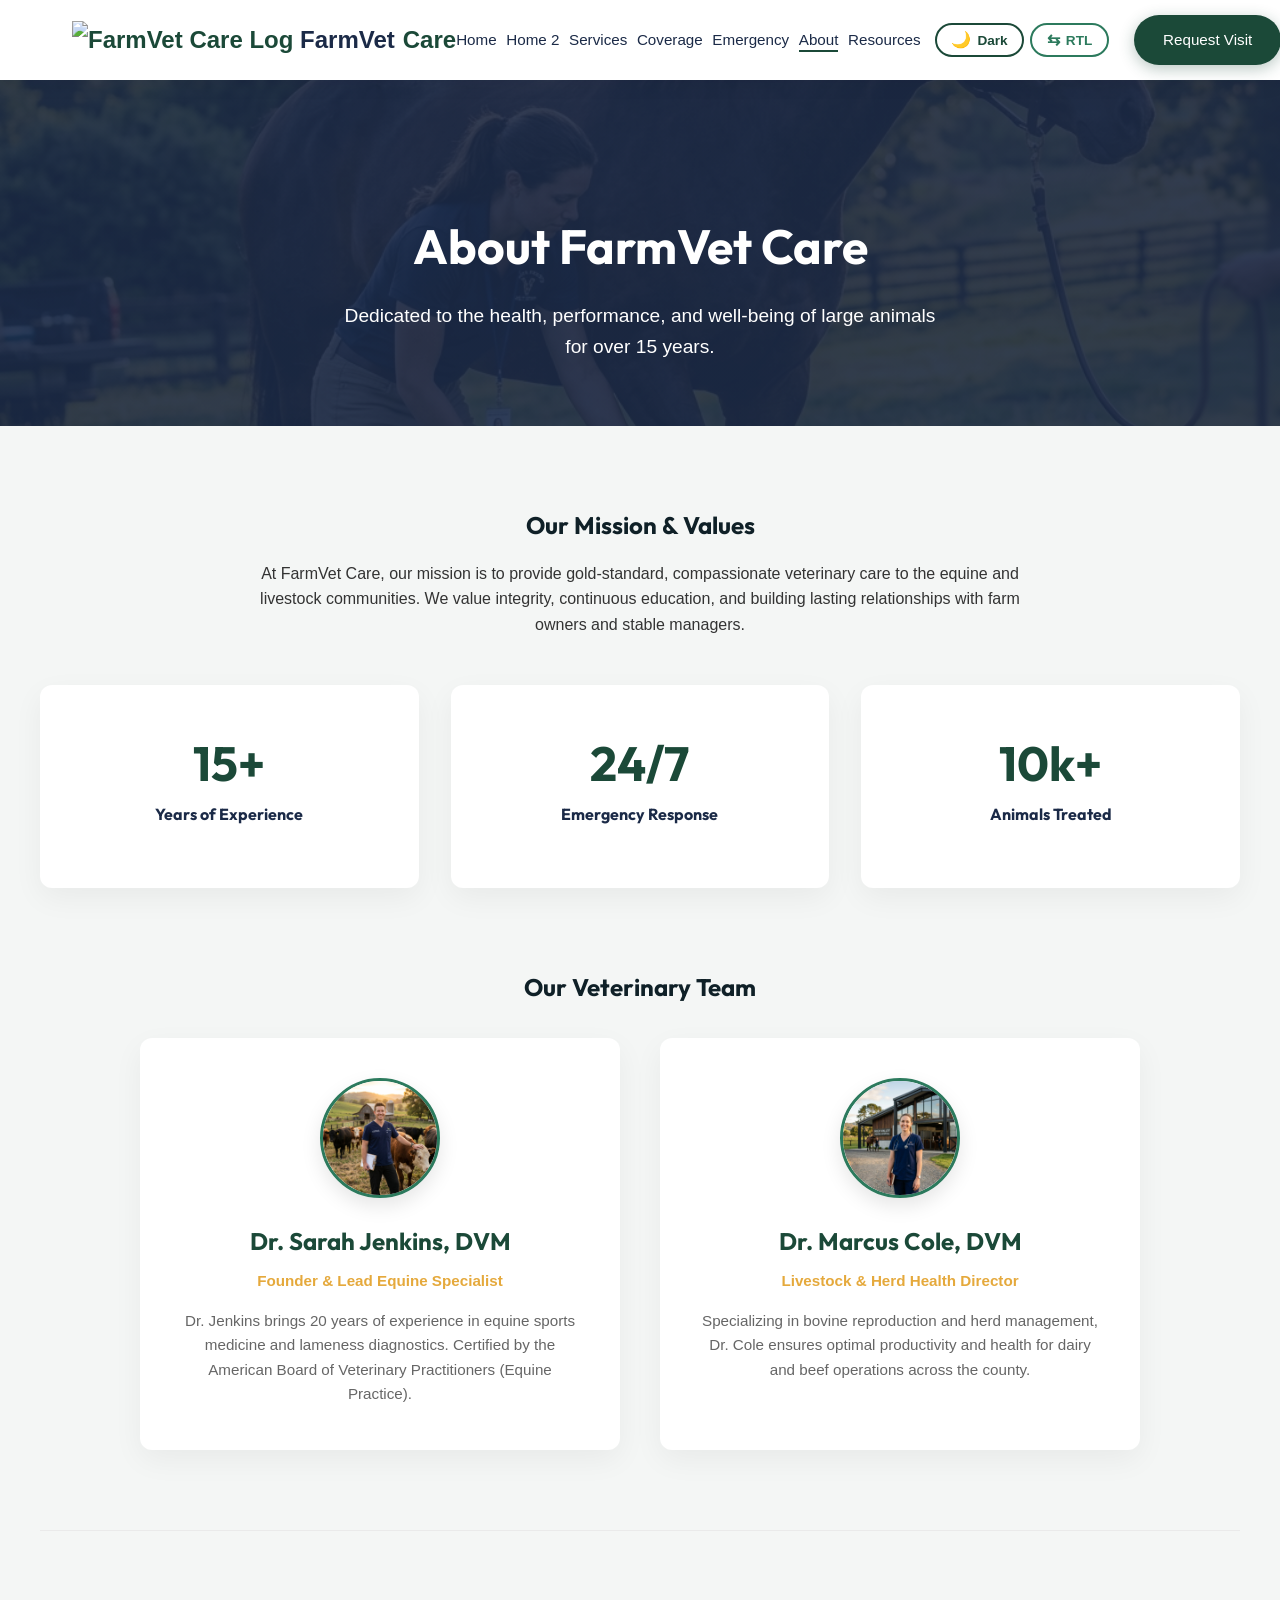
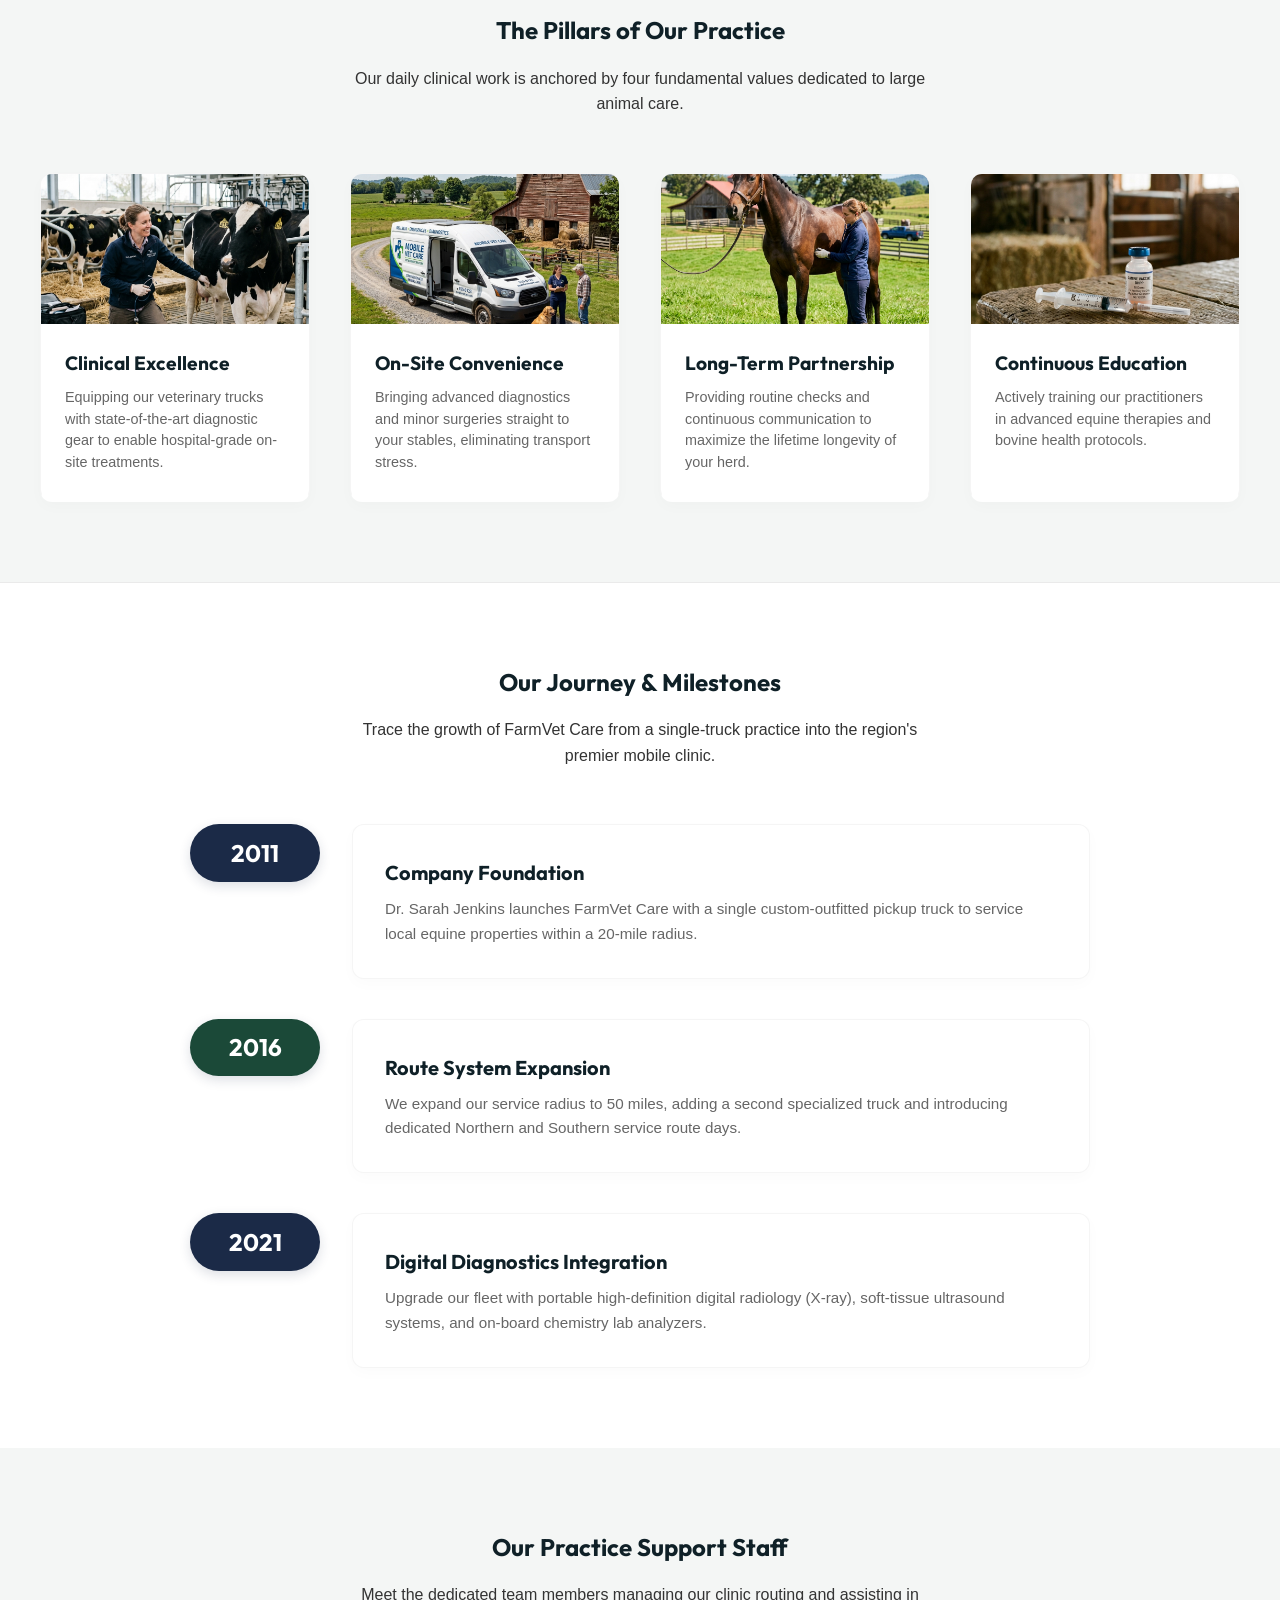
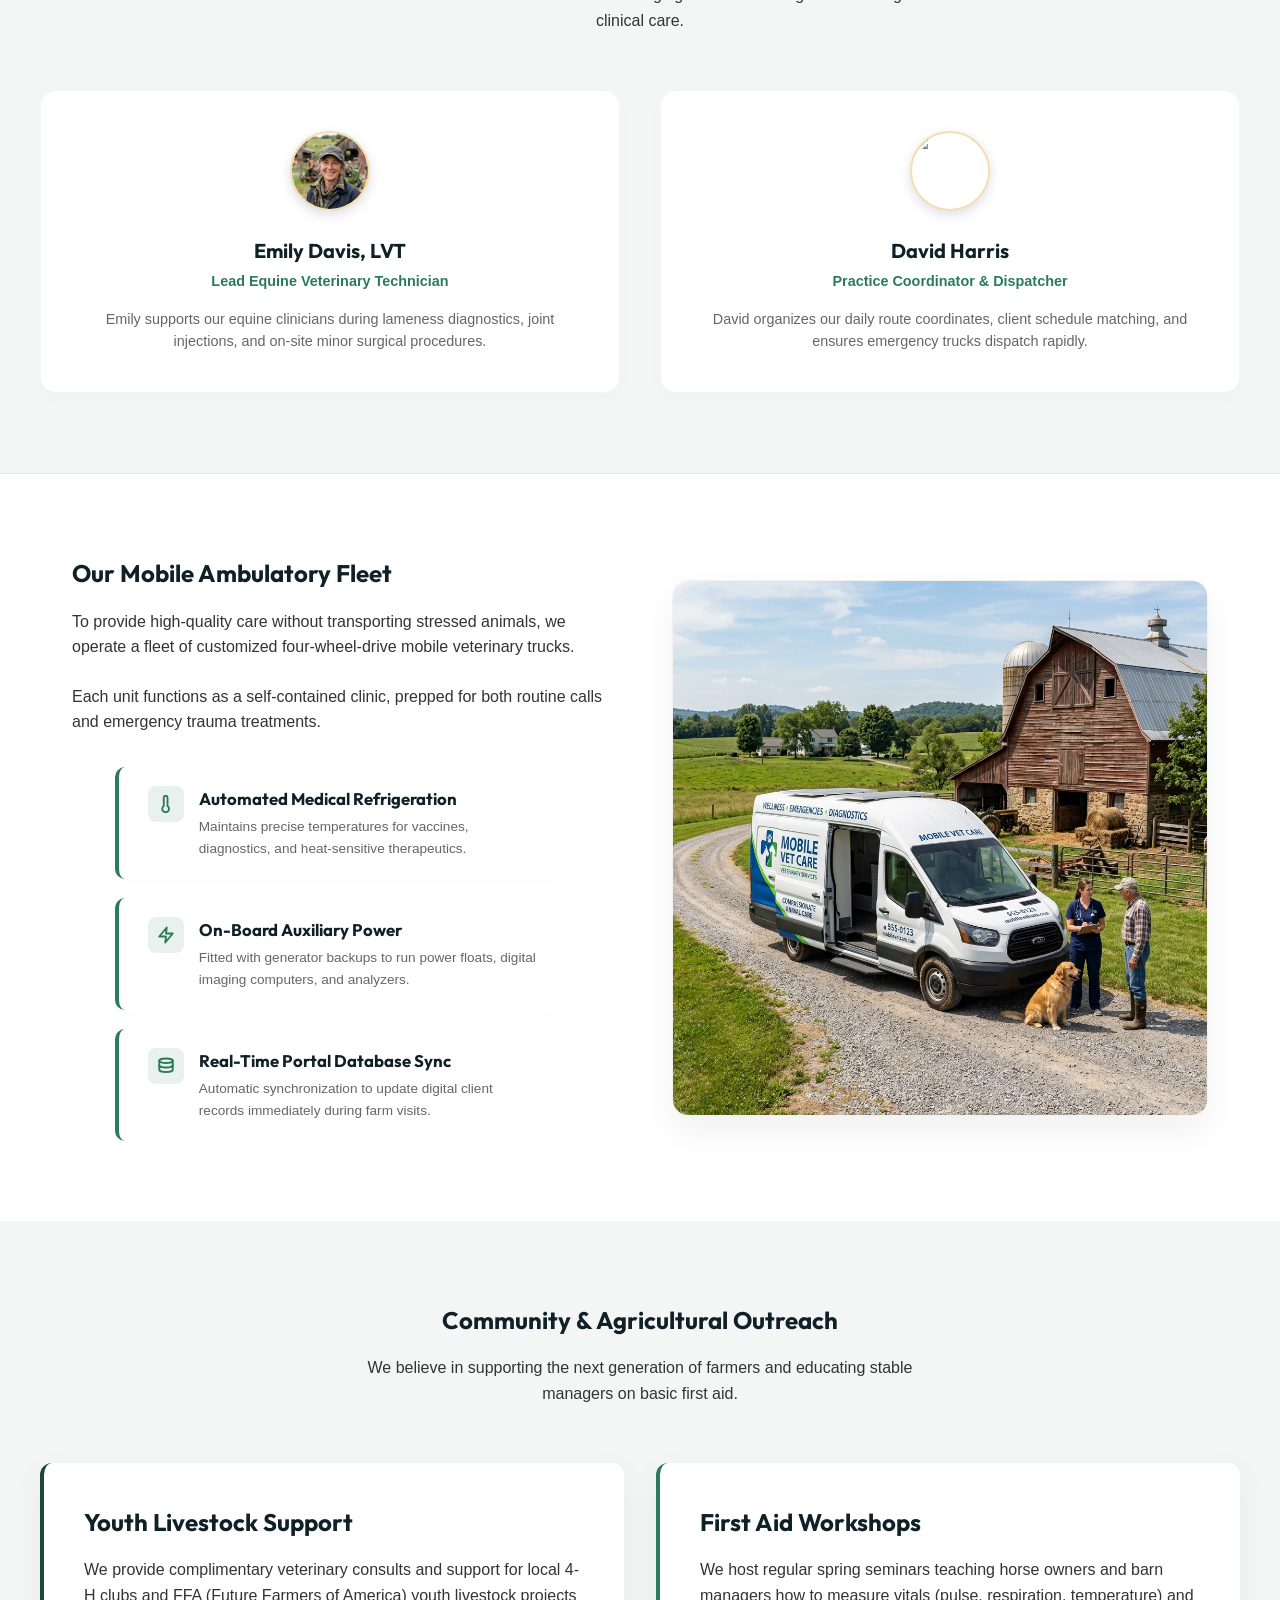
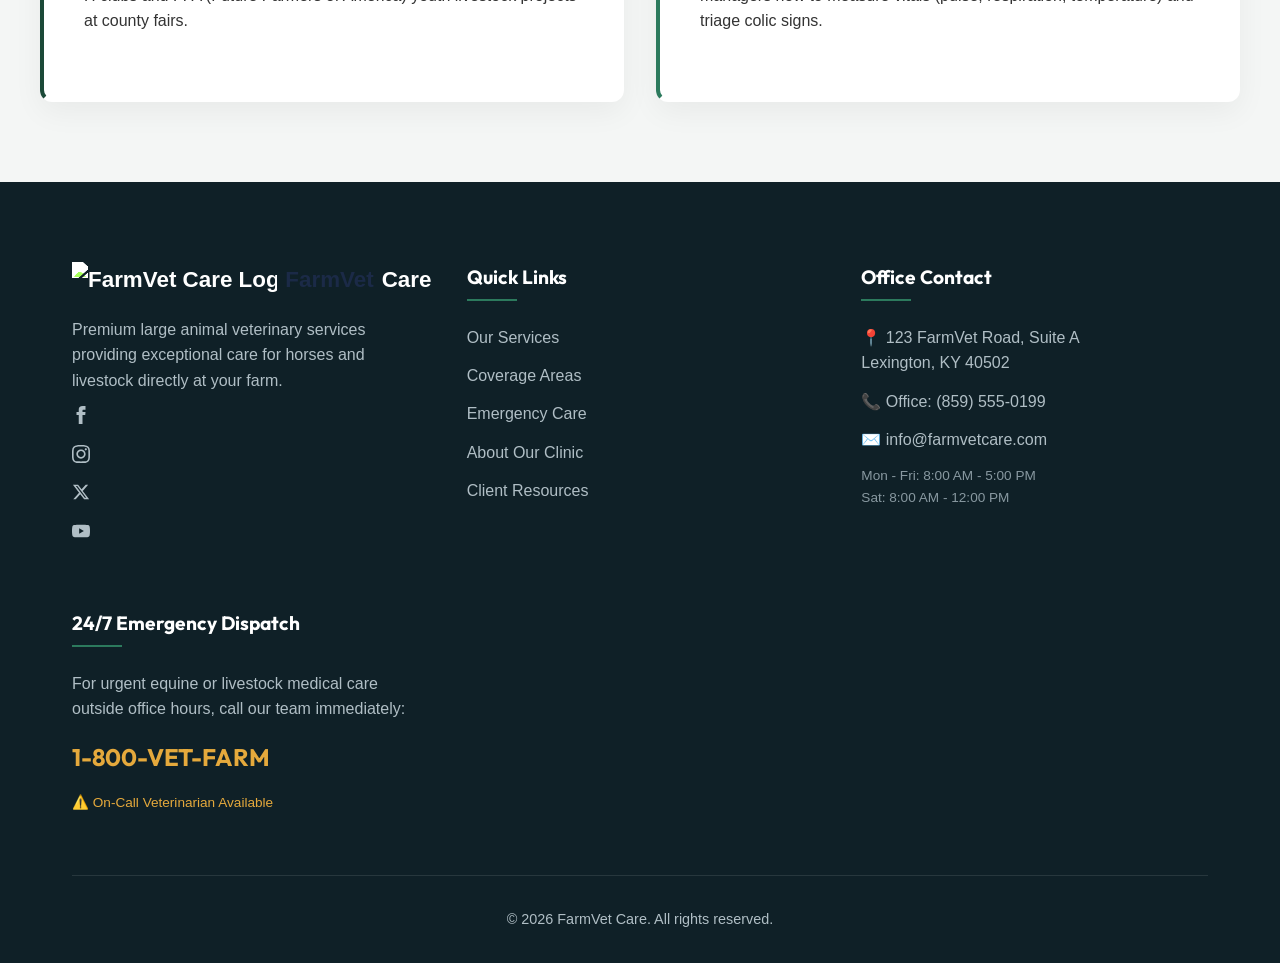
==== commit 66200b73: "commit" ====
--- a/about.html
+++ b/about.html
@@ -161,6 +161,9 @@
             flex-direction: column;
             gap: 1.2rem;
             margin-top: 2rem;
+            max-width: 450px;
+            margin-left: auto;
+            margin-right: auto;
         }
         .fleet-check-item {
             background: var(--white);
@@ -286,7 +289,8 @@
     <header class="header">
         <div class="container nav-container">
             <a href="index.html" class="logo">
-                🐴 <span>FarmVet</span> Care
+                <img src="images/logo.png" alt="FarmVet Care Logo" class="logo-img">
+                <span>FarmVet</span> Care
             </a>
             <button class="hamburger">
                 <span class="bar"></span>
@@ -300,7 +304,7 @@
                 <li><a href="coverage.html">Coverage</a></li>
                 <li><a href="emergency.html">Emergency</a></li>
                 <li><a href="about.html" class="active">About</a></li>
-                <li><a href="contact.html">Contact</a></li>
+
                 <li><a href="resources.html">Resources</a></li>
                 <li class="nav-controls">
                     <button id="theme-toggle-btn" class="theme-toggle" aria-label="Toggle dark/light mode">
@@ -349,28 +353,23 @@
         <div class="text-center fade-in">
             <h2>Our Veterinary Team</h2>
         </div>
-        <div class="timeline fade-in">
-            <div class="timeline-item left">
-                <div class="content" style="display: flex; gap: 1.5rem; align-items: center;">
-                    <div style="width: 80px; height: 80px; border-radius: 50%; overflow: hidden; flex-shrink: 0; border: 2px solid rgba(229,169,60,0.4); box-shadow: 0 4px 12px rgba(0,0,0,0.05);">
-                        <img src="images/vet_vance.png" alt="Dr. Sarah Jenkins" style="width: 100%; height: 100%; object-fit: cover;">
-                    </div>
-                    <div>
-                        <h3 style="color: var(--primary); margin-bottom: 0.3rem;">Dr. Sarah Jenkins, DVM</h3>
-                        <p style="margin-bottom: 0; font-size: 0.9rem;"><strong>Founder & Lead Equine Specialist</strong><br>Dr. Jenkins brings 20 years of experience in equine sports medicine and lameness diagnostics. Certified by the American Board of Veterinary Practitioners (Equine Practice).</p>
-                    </div>
-                </div>
-            </div>
-            <div class="timeline-item right">
-                <div class="content" style="display: flex; gap: 1.5rem; align-items: center;">
-                    <div style="width: 80px; height: 80px; border-radius: 50%; overflow: hidden; flex-shrink: 0; border: 2px solid rgba(229,169,60,0.4); box-shadow: 0 4px 12px rgba(0,0,0,0.05);">
-                        <img src="images/vet_cole.png" alt="Dr. Marcus Cole" style="width: 100%; height: 100%; object-fit: cover;">
-                    </div>
-                    <div>
-                        <h3 style="color: var(--primary); margin-bottom: 0.3rem;">Dr. Marcus Cole, DVM</h3>
-                        <p style="margin-bottom: 0; font-size: 0.9rem;"><strong>Livestock & Herd Health Director</strong><br>Specializing in bovine reproduction and herd management, Dr. Cole ensures optimal productivity and health for dairy and beef operations across the county.</p>
-                    </div>
-                </div>
+        <div class="fade-in" style="display: grid; grid-template-columns: repeat(auto-fit, minmax(350px, 1fr)); gap: 2.5rem; max-width: 1000px; margin: 2rem auto 0;">
+            <div class="card" style="display: flex; flex-direction: column; align-items: center; text-align: center; padding: 2.5rem;">
+                <div style="width: 120px; height: 120px; border-radius: 50%; overflow: hidden; margin-bottom: 1.5rem; border: 3px solid var(--accent); box-shadow: 0 8px 20px rgba(0,0,0,0.1);">
+                    <img src="images/vet_vance.png" alt="Dr. Sarah Jenkins" style="width: 100%; height: 100%; object-fit: cover;">
+                </div>
+                <h3 style="color: var(--primary); margin-bottom: 0.5rem; font-size: 1.5rem;">Dr. Sarah Jenkins, DVM</h3>
+                <span style="color: var(--highlight); font-weight: 700; font-size: 0.95rem; margin-bottom: 1rem; display: block;">Founder & Lead Equine Specialist</span>
+                <p style="color: var(--text-muted); font-size: 0.95rem; margin-bottom: 0;">Dr. Jenkins brings 20 years of experience in equine sports medicine and lameness diagnostics. Certified by the American Board of Veterinary Practitioners (Equine Practice).</p>
+            </div>
+            
+            <div class="card" style="display: flex; flex-direction: column; align-items: center; text-align: center; padding: 2.5rem;">
+                <div style="width: 120px; height: 120px; border-radius: 50%; overflow: hidden; margin-bottom: 1.5rem; border: 3px solid var(--accent); box-shadow: 0 8px 20px rgba(0,0,0,0.1);">
+                    <img src="images/vet_cole.png" alt="Dr. Marcus Cole" style="width: 100%; height: 100%; object-fit: cover;">
+                </div>
+                <h3 style="color: var(--primary); margin-bottom: 0.5rem; font-size: 1.5rem;">Dr. Marcus Cole, DVM</h3>
+                <span style="color: var(--highlight); font-weight: 700; font-size: 0.95rem; margin-bottom: 1rem; display: block;">Livestock & Herd Health Director</span>
+                <p style="color: var(--text-muted); font-size: 0.95rem; margin-bottom: 0;">Specializing in bovine reproduction and herd management, Dr. Cole ensures optimal productivity and health for dairy and beef operations across the county.</p>
             </div>
         </div>
     </section>
@@ -386,7 +385,7 @@
         
         <div class="pillars-grid">
             <div class="pillar-card fade-in">
-                <div style="height: 150px; width: 100%; overflow: hidden;">
+                <div style="aspect-ratio: 16/9; width: 100%; overflow: hidden;">
                     <img src="images/services.png" alt="Clinical Excellence">
                 </div>
                 <div style="padding: 1.5rem; flex-grow: 1;">
@@ -396,7 +395,7 @@
             </div>
             
             <div class="pillar-card fade-in" style="transition-delay: 0.1s;">
-                <div style="height: 150px; width: 100%; overflow: hidden;">
+                <div style="aspect-ratio: 16/9; width: 100%; overflow: hidden;">
                     <img src="images/mobile_clinic.png" alt="On-Site Convenience">
                 </div>
                 <div style="padding: 1.5rem; flex-grow: 1;">
@@ -406,7 +405,7 @@
             </div>
             
             <div class="pillar-card fade-in" style="transition-delay: 0.2s;">
-                <div style="height: 150px; width: 100%; overflow: hidden;">
+                <div style="aspect-ratio: 16/9; width: 100%; overflow: hidden;">
                     <img src="images/equine_care.png" alt="Long-Term Partnership">
                 </div>
                 <div style="padding: 1.5rem; flex-grow: 1;">
@@ -416,7 +415,7 @@
             </div>
             
             <div class="pillar-card fade-in" style="transition-delay: 0.3s;">
-                <div style="height: 150px; width: 100%; overflow: hidden;">
+                <div style="aspect-ratio: 16/9; width: 100%; overflow: hidden;">
                     <img src="images/preventive_programs.png" alt="Continuous Education">
                 </div>
                 <div style="padding: 1.5rem; flex-grow: 1;">
@@ -480,17 +479,8 @@
         <div class="support-grid">
             <!-- Emily Davis -->
             <div class="support-card fade-in">
-                <div class="support-avatar" style="padding: 0; background: none; border-radius: 50%; overflow: hidden;">
-                    <svg width="80" height="80" viewBox="0 0 48 48" fill="none" xmlns="http://www.w3.org/2000/svg" style="display: block;">
-                        <circle cx="24" cy="24" r="24" fill="url(#emilyGrad)"/>
-                        <path d="M24 12C20.13 12 17 15.13 17 19C17 22.87 20.13 26 24 26C27.87 26 31 22.87 31 19C31 15.13 27.87 12 24 12ZM24 29C17.33 29 4 32.33 4 39V42H44V39C44 32.33 30.67 29 24 29Z" fill="#FFFFFF" fill-opacity="0.9"/>
-                        <defs>
-                            <linearGradient id="emilyGrad" x1="0" y1="0" x2="48" y2="48" gradientUnits="userSpaceOnUse">
-                                <stop stop-color="#1B4938"/>
-                                <stop offset="1" stop-color="#2C7A5D"/>
-                            </linearGradient>
-                        </defs>
-                    </svg>
+                <div class="support-avatar" style="padding: 0; background: none; overflow: hidden; border: 2px solid rgba(229,169,60,0.4);">
+                    <img src="images/client_jennifer.png" alt="Emily Davis" style="width: 100%; height: 100%; object-fit: cover;">
                 </div>
                 <h3>Emily Davis, LVT</h3>
                 <span class="support-role">Lead Equine Veterinary Technician</span>
@@ -499,17 +489,8 @@
             
             <!-- David Harris -->
             <div class="support-card fade-in" style="transition-delay: 0.1s;">
-                <div class="support-avatar" style="padding: 0; background: none; border-radius: 50%; overflow: hidden;">
-                    <svg width="80" height="80" viewBox="0 0 48 48" fill="none" xmlns="http://www.w3.org/2000/svg" style="display: block;">
-                        <circle cx="24" cy="24" r="24" fill="url(#davidGrad)"/>
-                        <path d="M24 12C20.13 12 17 15.13 17 19C17 22.87 20.13 26 24 26C27.87 26 31 22.87 31 19C31 15.13 27.87 12 24 12ZM24 29C17.33 29 4 32.33 4 39V42H44V39C44 32.33 30.67 29 24 29Z" fill="#FFFFFF" fill-opacity="0.9"/>
-                        <defs>
-                            <linearGradient id="davidGrad" x1="0" y1="0" x2="48" y2="48" gradientUnits="userSpaceOnUse">
-                                <stop stop-color="#1B2A47"/>
-                                <stop offset="1" stop-color="#E5A93C"/>
-                            </linearGradient>
-                        </defs>
-                    </svg>
+                <div class="support-avatar" style="padding: 0; background: none; overflow: hidden; border: 2px solid rgba(229,169,60,0.4);">
+                    <img src="images/client_thomas.png" alt="David Harris" style="width: 100%; height: 100%; object-fit: cover;">
                 </div>
                 <h3>David Harris</h3>
                 <span class="support-role">Practice Coordinator & Dispatcher</span>
@@ -600,20 +581,46 @@
         <div class="container">
             <div class="footer-grid">
                 <div class="footer-col">
-                    <h4>FarmVet Care</h4>
-                    <p>Premium large animal veterinary services providing exceptional care for horses and livestock.</p>
+                    <div class="logo" style="margin-bottom: 1.2rem; color: var(--white); font-size: 1.4rem;">
+                        <img src="images/logo.png" alt="FarmVet Care Logo" class="logo-img" style="filter: brightness(2) saturate(1.2); height: 35px;">
+                        <span>FarmVet</span> Care
+                    </div>
+                    <p>Premium large animal veterinary services providing exceptional care for horses and livestock directly at your farm.</p>
+                    <div class="social-icons">
+                        <a href="#" class="social-icon-link" aria-label="Facebook">
+                            <svg width="18" height="18" fill="currentColor" viewBox="0 0 24 24"><path d="M9 8h-3v4h3v12h5v-12h3.642l.358-4h-4v-1.667c0-.955.192-1.333 1.115-1.333h2.885v-5h-3.808c-3.596 0-5.192 1.583-5.192 4.615v3.385z"/></svg>
+                        </a>
+                        <a href="#" class="social-icon-link" aria-label="Instagram">
+                            <svg width="18" height="18" fill="currentColor" viewBox="0 0 24 24"><path d="M12 2.163c3.204 0 3.584.012 4.85.07 3.252.148 4.771 1.691 4.919 4.919.058 1.265.069 1.645.069 4.849 0 3.205-.012 3.584-.069 4.849-.149 3.225-1.664 4.771-4.919 4.919-1.266.058-1.644.07-4.85.07-3.204 0-3.584-.012-4.849-.07-3.26-.149-4.771-1.699-4.919-4.92-.058-1.265-.07-1.644-.07-4.849 0-3.204.013-3.583.07-4.849.149-3.227 1.664-4.771 4.919-4.919 1.266-.057 1.645-.069 4.849-.069zm0-2c-3.259 0-3.667.014-4.947.072-4.358.2-6.78 2.618-6.98 6.98-.059 1.281-.073 1.689-.073 4.948 0 3.259.014 3.668.072 4.948.2 4.358 2.618 6.78 6.98 6.98 1.281.058 1.689.072 4.948.072 3.259 0 3.668-.014 4.948-.072 4.354-.2 6.782-2.618 6.979-6.98.059-1.28.073-1.689.073-4.948 0-3.259-.014-3.667-.072-4.947-.196-4.354-2.617-6.78-6.979-6.98-1.281-.059-1.69-.073-4.949-.073zm0 5.838c-3.403 0-6.162 2.759-6.162 6.162s2.759 6.163 6.162 6.163 6.162-2.759 6.162-6.163c0-3.403-2.759-6.162-6.162-6.162zm0 10.162c-2.209 0-4-1.79-4-4 0-2.209 1.791-4 4-4s4 1.791 4 4c0 2.21-1.791 4-4 4zm6.406-11.845c-.796 0-1.441.645-1.441 1.44s.645 1.44 1.441 1.44c.795 0 1.439-.645 1.439-1.44s-.644-1.44-1.439-1.44z"/></svg>
+                        </a>
+                        <a href="#" class="social-icon-link" aria-label="Twitter">
+                            <svg width="18" height="18" fill="currentColor" viewBox="0 0 24 24"><path d="M18.244 2.25h3.308l-7.227 8.26 8.502 11.24H16.17l-5.214-6.817L4.99 21.75H1.68l7.73-8.835L1.254 2.25H8.08l4.713 6.231zm-1.161 17.52h1.833L7.084 4.126H5.117z"/></svg>
+                        </a>
+                        <a href="#" class="social-icon-link" aria-label="YouTube">
+                            <svg width="18" height="18" fill="currentColor" viewBox="0 0 24 24"><path d="M23.498 6.163a3.003 3.003 0 0 0-2.11-2.11C19.518 3.545 12 3.545 12 3.545s-7.518 0-9.388.507a3.003 3.003 0 0 0-2.11 2.11C0 8.033 0 12 0 12s0 3.967.502 5.837a3.003 3.003 0 0 0 2.11 2.11c1.87.507 9.388.507 9.388.507s7.518 0 9.388-.507a3.003 3.003 0 0 0 2.11-2.11C24 15.967 24 12 24 12s0-3.967-.502-5.837zM9.545 15.568V8.432L15.818 12l-6.273 3.568z"/></svg>
+                        </a>
+                    </div>
                 </div>
                 <div class="footer-col">
                     <h4>Quick Links</h4>
-                    <a href="services.html">Services</a>
+                    <a href="services.html">Our Services</a>
                     <a href="coverage.html">Coverage Areas</a>
                     <a href="emergency.html">Emergency Care</a>
-                    <a href="about.html">About Us</a>
+                    <a href="about.html">About Our Clinic</a>
+                    <a href="resources.html">Client Resources</a>
                 </div>
                 <div class="footer-col">
-                    <h4>Emergency Contact</h4>
-                    <p>24/7 Equine & Livestock Emergency</p>
-                    <h3 style="color: var(--highlight);">1-800-VET-FARM</h3>
+                    <h4>Office Contact</h4>
+                    <p>📍 123 FarmVet Road, Suite A<br>Lexington, KY 40502</p>
+                    <p>📞 Office: (859) 555-0199</p>
+                    <p>✉️ info@farmvetcare.com</p>
+                    <p style="margin-top: 0.8rem; font-size: 0.85rem; color: #8898a0;">Mon - Fri: 8:00 AM - 5:00 PM<br>Sat: 8:00 AM - 12:00 PM</p>
+                </div>
+                <div class="footer-col">
+                    <h4>24/7 Emergency Dispatch</h4>
+                    <p>For urgent equine or livestock medical care outside office hours, call our team immediately:</p>
+                    <h3 style="color: var(--highlight); font-size: 1.5rem; margin-top: 1rem; white-space: nowrap;">1-800-VET-FARM</h3>
+                    <p style="font-size: 0.85rem; color: #E5A93C; margin-top: 0.5rem; font-weight: 500;">⚠️ On-Call Veterinarian Available</p>
                 </div>
             </div>
             <div class="footer-bottom">
--- a/css/styles.css
+++ b/css/styles.css
@@ -9,7 +9,233 @@
   --text-main: #333333;
   --text-muted: #666666;
   --transition: all 0.3s cubic-bezier(0.25, 0.8, 0.25, 1);
-}
+
+  /* Theme toggle token */
+  --bg-body: #F4F6F5;
+  --bg-card: #FFFFFF;
+  --bg-header: #FFFFFF;
+  --border-color: rgba(0,0,0,0.06);
+  --text-on-card: #333333;
+}
+
+/* ============================
+   DARK THEME OVERRIDES
+   ============================ */
+[data-theme="dark"] {
+  --white: #1E2A23;
+  --light-gray: #151F1A;
+  --bg-body: #151F1A;
+  --bg-card: #1E2A23;
+  --bg-header: #111A14;
+  --text-main: #E8EDE9;
+  --text-muted: #93A89A;
+  --text-on-card: #E8EDE9;
+  --secondary: #C8D8CC;
+  --navy: #A8C4B4;
+  --border-color: rgba(255,255,255,0.07);
+}
+
+/* Smooth theme transition on all elements */
+*, *::before, *::after {
+  transition: background-color 0.35s ease, color 0.35s ease, border-color 0.35s ease, box-shadow 0.35s ease;
+}
+
+/* Dark theme body & card surfaces */
+[data-theme="dark"] body {
+  background-color: var(--bg-body);
+  color: var(--text-main);
+}
+[data-theme="dark"] .header {
+  background-color: var(--bg-header);
+  box-shadow: 0 4px 20px rgba(0,0,0,0.4);
+}
+[data-theme="dark"] .card,
+[data-theme="dark"] .nav-menu {
+  background-color: var(--bg-card);
+}
+[data-theme="dark"] .card {
+  box-shadow: 0 10px 30px rgba(0,0,0,0.3);
+}
+[data-theme="dark"] .card h3,
+[data-theme="dark"] .card h4,
+[data-theme="dark"] h1,
+[data-theme="dark"] h2,
+[data-theme="dark"] h3,
+[data-theme="dark"] h4 {
+  color: var(--text-main);
+}
+[data-theme="dark"] .logo {
+  color: #5CBA8A;
+}
+[data-theme="dark"] .logo span {
+  color: #A8C4B4;
+}
+[data-theme="dark"] .nav-menu a {
+  color: var(--text-main);
+}
+[data-theme="dark"] .split-section,
+[data-theme="dark"] section[style*="background-color: var(--white)"],
+[data-theme="dark"] .footer {
+  background-color: var(--bg-card) !important;
+}
+[data-theme="dark"] .footer {
+  background-color: #0D1610 !important;
+}
+[data-theme="dark"] .footer-col p,
+[data-theme="dark"] .footer-col a {
+  color: var(--text-muted);
+}
+[data-theme="dark"] .footer-col h4 {
+  color: var(--text-main);
+}
+[data-theme="dark"] .footer-bottom {
+  color: var(--text-muted);
+  border-top-color: rgba(255,255,255,0.08);
+}
+[data-theme="dark"] .page-header {
+  background-color: #0D1610 !important;
+}
+
+/* ============================
+   THEME TOGGLE BUTTON
+   ============================ */
+.theme-toggle {
+  background: none;
+  border: 2px solid var(--primary);
+  border-radius: 50px;
+  cursor: pointer;
+  display: flex;
+  align-items: center;
+  gap: 6px;
+  padding: 0.45rem 0.9rem;
+  font-size: 0.85rem;
+  font-weight: 600;
+  color: var(--primary);
+  transition: var(--transition);
+  white-space: nowrap;
+  flex-shrink: 0;
+}
+.theme-toggle:hover {
+  background-color: var(--primary);
+  color: var(--white);
+}
+.theme-toggle .icon-sun,
+.theme-toggle .icon-moon {
+  font-size: 1rem;
+  line-height: 1;
+}
+/* In dark mode, show Sun; in light mode, show Moon */
+.theme-toggle .icon-sun  { display: none; }
+.theme-toggle .icon-moon { display: inline; }
+[data-theme="dark"] .theme-toggle .icon-sun  { display: inline; }
+[data-theme="dark"] .theme-toggle .icon-moon { display: none; }
+[data-theme="dark"] .theme-toggle {
+  border-color: #5CBA8A;
+  color: #5CBA8A;
+}
+[data-theme="dark"] .theme-toggle:hover {
+  background-color: #5CBA8A;
+  color: #0D1610;
+}
+
+/* ============================
+   RTL TOGGLE BUTTON
+   ============================ */
+.rtl-toggle {
+  background: none;
+  border: 2px solid var(--accent);
+  border-radius: 50px;
+  cursor: pointer;
+  display: flex;
+  align-items: center;
+  gap: 6px;
+  padding: 0.45rem 0.9rem;
+  font-size: 0.85rem;
+  font-weight: 600;
+  color: var(--accent);
+  transition: var(--transition);
+  white-space: nowrap;
+  flex-shrink: 0;
+}
+.rtl-toggle:hover {
+  background-color: var(--accent);
+  color: var(--white);
+}
+.rtl-toggle .rtl-icon {
+  font-size: 1rem;
+  line-height: 1;
+}
+[data-theme="dark"] .rtl-toggle {
+  border-color: #5CBA8A;
+  color: #5CBA8A;
+}
+[data-theme="dark"] .rtl-toggle:hover {
+  background-color: #5CBA8A;
+  color: #0D1610;
+}
+
+/* ============================
+   RTL LAYOUT OVERRIDES
+   ============================ */
+[dir="rtl"] {
+  direction: rtl;
+  text-align: right;
+}
+[dir="rtl"] .nav-container {
+  flex-direction: row-reverse;
+}
+[dir="rtl"] .nav-menu {
+  flex-direction: row-reverse;
+}
+[dir="rtl"] .nav-menu a::after {
+  left: auto;
+  right: 0;
+}
+[dir="rtl"] .hero-content {
+  text-align: center;
+}
+[dir="rtl"] .hero-buttons {
+  flex-direction: row-reverse;
+}
+[dir="rtl"] .split-section {
+  flex-direction: row-reverse;
+}
+[dir="rtl"] .footer-col h4::after {
+  left: auto;
+  right: 0;
+}
+[dir="rtl"] .footer-col a:hover {
+  padding-left: 0;
+  padding-right: 5px;
+}
+[dir="rtl"] .text-center {
+  text-align: center;
+}
+[dir="rtl"] .footer-bottom {
+  text-align: center;
+}
+[dir="rtl"] .cta-section {
+  text-align: center;
+}
+[dir="rtl"] .page-header {
+  text-align: center;
+}
+[dir="rtl"] input,
+[dir="rtl"] textarea,
+[dir="rtl"] select {
+  text-align: right;
+}
+[dir="rtl"] .hours-row {
+  flex-direction: row-reverse;
+}
+[dir="rtl"] .support-feature-item,
+[dir="rtl"] .fleet-check-item,
+[dir="rtl"] .prep-item-box,
+[dir="rtl"] .history-year-card {
+  flex-direction: row-reverse;
+  text-align: right;
+}
+
 
 * {
   margin: 0;
@@ -100,8 +326,16 @@
 
 .nav-menu {
   display: flex;
-  gap: 1.25rem;
+  gap: 0.6rem;
   align-items: center;
+}
+
+/* Container for theme + RTL buttons inside the nav */
+.nav-controls {
+  display: flex;
+  align-items: center;
+  gap: 0.4rem;
+  margin-left: 0.3rem;
 }
 
 .nav-menu a {
@@ -415,8 +649,51 @@
   .hero h1 {
     font-size: 2.8rem;
   }
+  .hero .container {
+    display: flex;
+    justify-content: center;
+    align-items: center;
+    width: 100%;
+  }
+  .hero-content {
+    text-align: center;
+    margin: 0 auto;
+    width: 100%;
+  }
+
+  /* Split section: stack & center everything */
   .split-section {
     flex-direction: column;
+    gap: 2.5rem;
+  }
+  .split-content {
+    text-align: center;
+  }
+  .split-content ul li {
+    justify-content: center;
+  }
+  .split-content .btn {
+    display: inline-block;
+  }
+
+  /* CTA section: reduce padding on tablet */
+  .cta-section {
+    padding: 3.5rem 1.5rem;
+    margin: 2.5rem 1rem;
+    border-radius: 14px;
+  }
+
+  /* Page header padding tighter on tablet */
+  .page-header {
+    padding: 6rem 1.5rem 3rem;
+  }
+  .page-header h1 {
+    font-size: 2.4rem;
+  }
+
+  /* Section padding tighter */
+  .section {
+    padding: 4rem 0;
   }
 }
 
@@ -459,6 +736,13 @@
   .nav-menu a {
     font-size: 1.2rem;
   }
+
+  /* Nav controls in mobile slide-out menu */
+  .nav-controls {
+    justify-content: center;
+    margin-left: 0;
+    flex-wrap: wrap;
+  }
   
   .hamburger.active .bar:nth-child(2) {
     opacity: 0;
@@ -475,6 +759,20 @@
   .hero {
     height: 70vh;
   }
+
+  .hero .container {
+    display: flex;
+    justify-content: center;
+    align-items: center;
+    width: 100%;
+  }
+
+  .hero-content {
+    text-align: center;
+    margin: 0 auto;
+    width: 100%;
+    padding: 0 1rem;
+  }
   
   .hero h1 {
     font-size: 2.2rem;
@@ -482,5 +780,23 @@
   
   .hero-buttons {
     flex-direction: column;
-  }
-}
+    align-items: center;
+  }
+
+  .hero-buttons .btn {
+    width: fit-content;
+    min-width: 200px;
+  }
+
+  /* 1-column grid on mobile */
+  .grid {
+    grid-template-columns: 1fr;
+  }
+}
+
+/* Tablet: allow 3 equal-width columns (auto-fit with smaller min) */
+@media (min-width: 768px) and (max-width: 1024px) {
+  .grid {
+    grid-template-columns: repeat(auto-fit, minmax(200px, 1fr));
+  }
+}
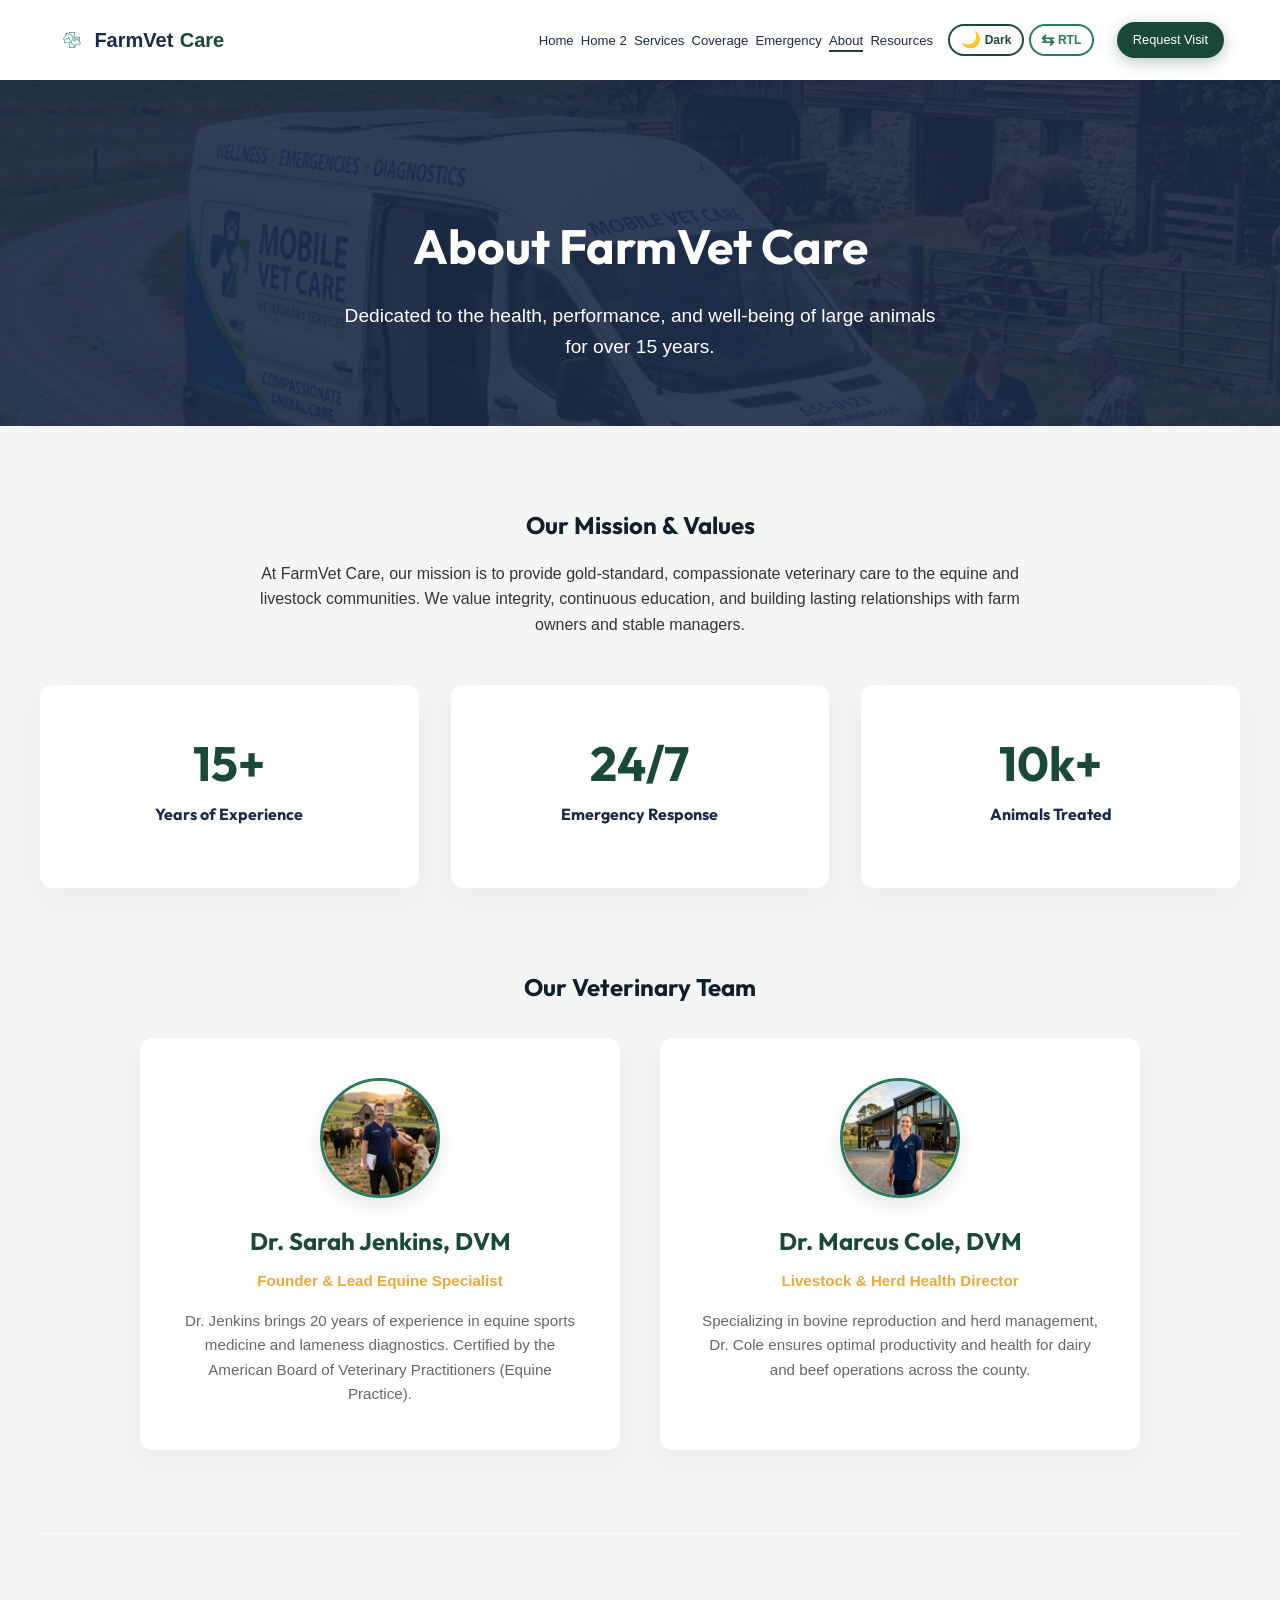
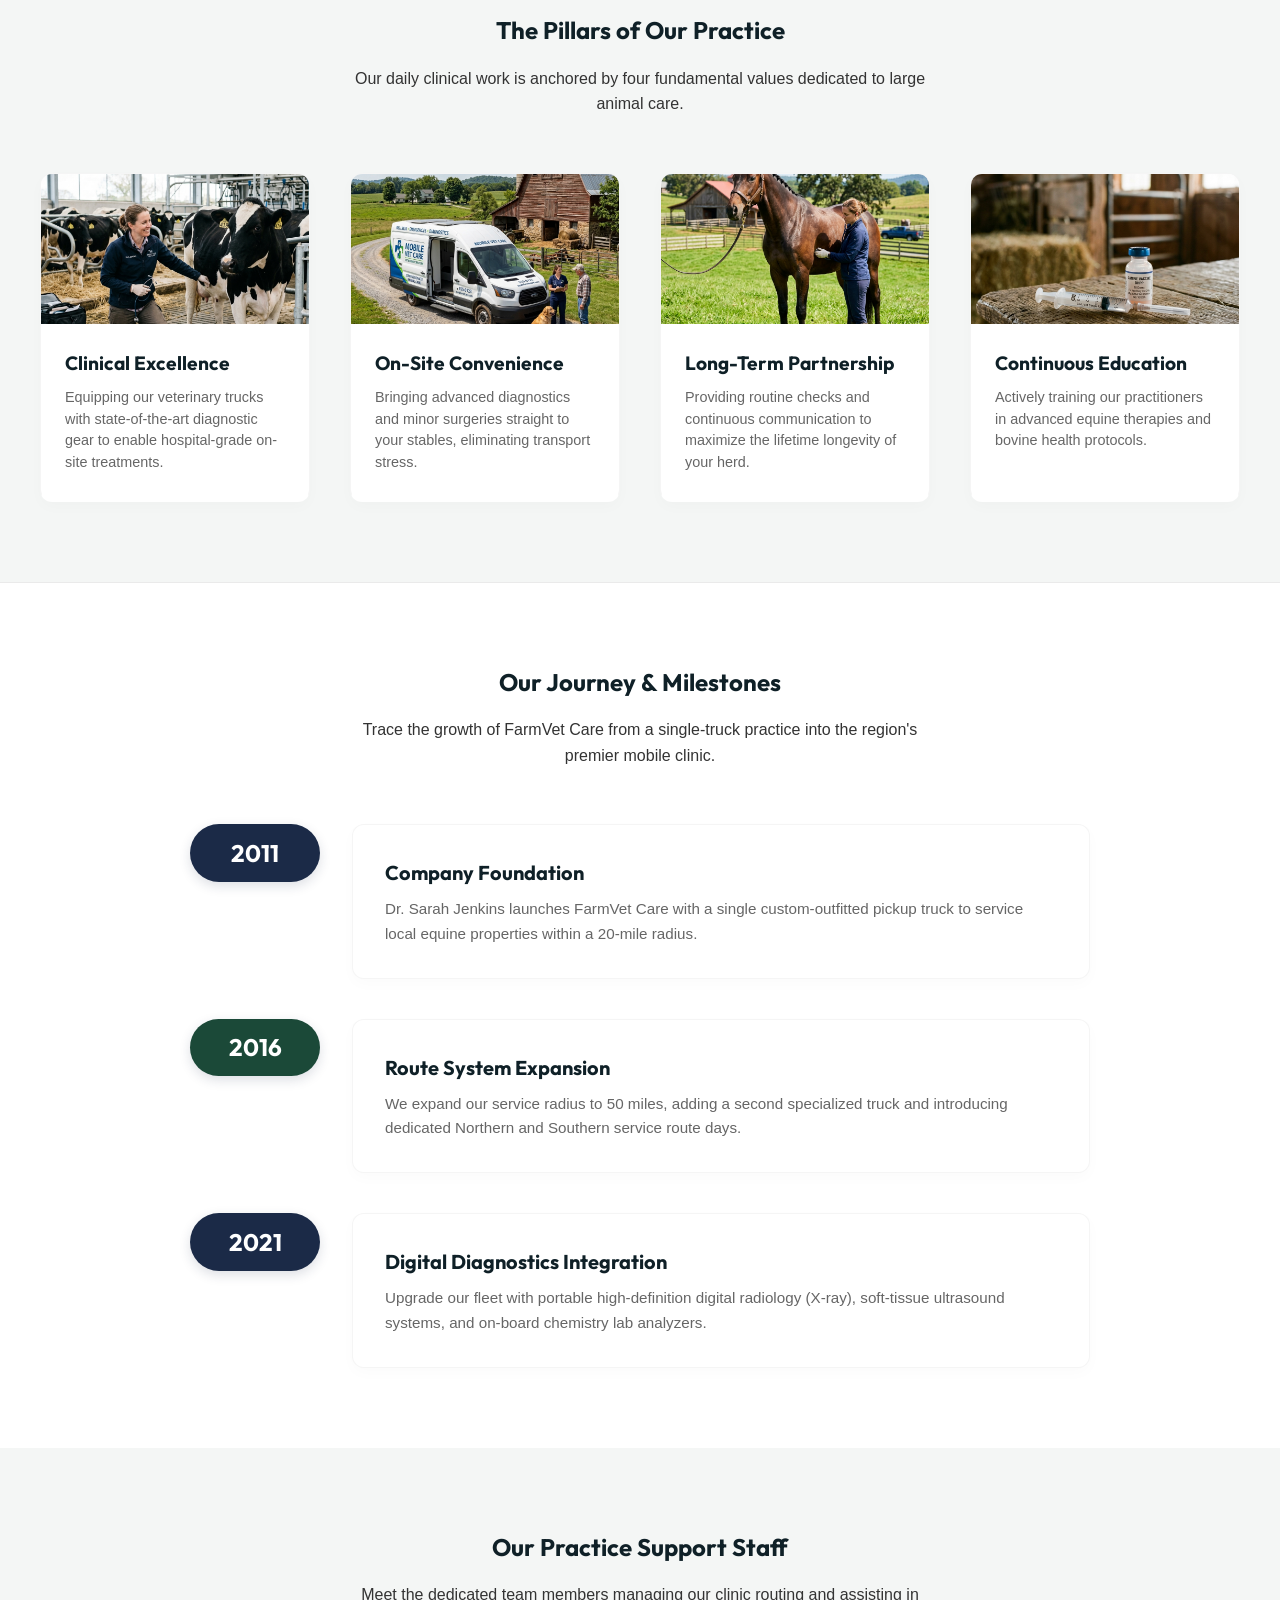
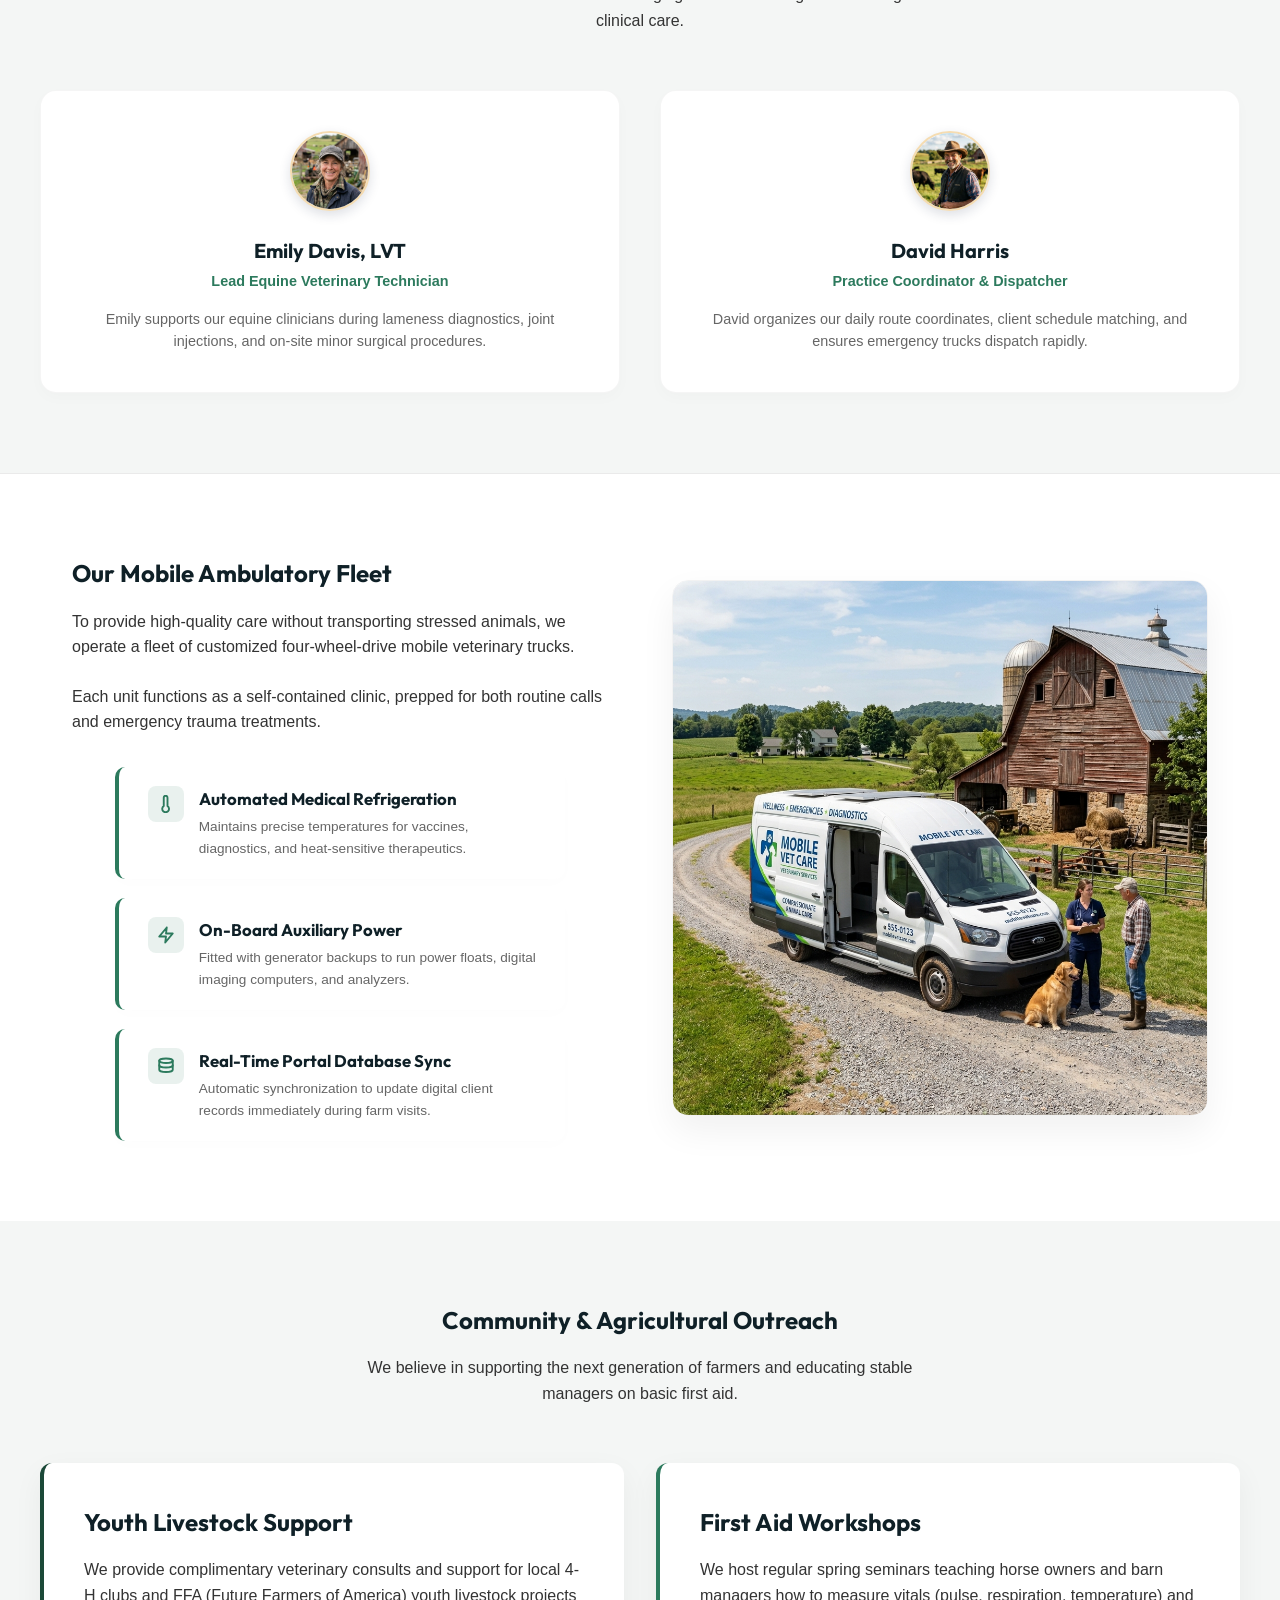
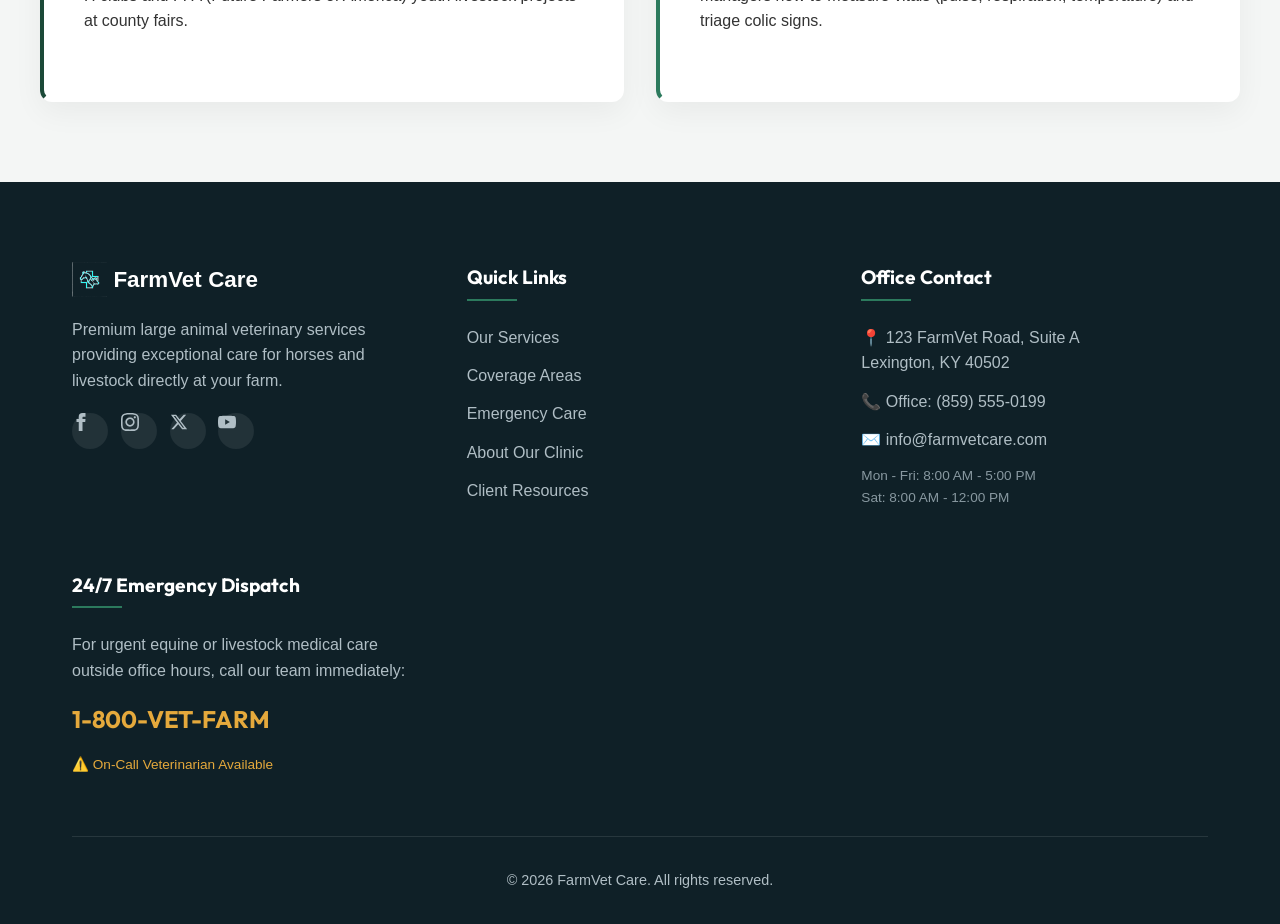
==== commit b876abb8: "commit" ====
--- a/about.html
+++ b/about.html
@@ -322,7 +322,7 @@
         </div>
     </header>
 
-    <div class="page-header" style="background-image: linear-gradient(rgba(27, 42, 71, 0.9), rgba(27, 42, 71, 0.9)), url('images/hero.png');">
+    <div class="page-header" style="background-image: linear-gradient(rgba(27, 42, 71, 0.9), rgba(27, 42, 71, 0.9)), url('images/mobile_clinic.png');">
         <div class="container fade-in">
             <h1>About FarmVet Care</h1>
             <p style="font-size: 1.2rem; max-width: 600px; margin: 0 auto;">Dedicated to the health, performance, and well-being of large animals for over 15 years.</p>
--- a/css/styles.css
+++ b/css/styles.css
@@ -70,6 +70,9 @@
 [data-theme="dark"] .logo span {
   color: #A8C4B4;
 }
+[data-theme="dark"] .logo-img {
+  filter: brightness(1.6) saturate(1.2);
+}
 [data-theme="dark"] .nav-menu a {
   color: var(--text-main);
 }
@@ -95,6 +98,256 @@
 [data-theme="dark"] .page-header {
   background-color: #0D1610 !important;
 }
+
+/* ==========================================================================
+   DARK THEME TEXT CONTRAST & BUTTON CORRECTIONS (EXPLICIT WHITE TEXT OVERRIDES)
+   ========================================================================== */
+[data-theme="dark"] .hero,
+[data-theme="dark"] .hero h1,
+[data-theme="dark"] .hero p,
+[data-theme="dark"] .hero-marketing,
+[data-theme="dark"] .hero-marketing h1,
+[data-theme="dark"] .hero-marketing p,
+[data-theme="dark"] .page-header,
+[data-theme="dark"] .page-header h1,
+[data-theme="dark"] .page-header p,
+[data-theme="dark"] .cta-section,
+[data-theme="dark"] .cta-section h2,
+[data-theme="dark"] .cta-section p,
+[data-theme="dark"] .footer,
+[data-theme="dark"] .footer-col h4,
+[data-theme="dark"] .footer-col .logo,
+[data-theme="dark"] .footer-col .logo span,
+[data-theme="dark"] .capability-stats,
+[data-theme="dark"] .capability-stats h3,
+[data-theme="dark"] .capability-stats p,
+[data-theme="dark"] .triage-header-block,
+[data-theme="dark"] .triage-header-block h3,
+[data-theme="dark"] .triage-header-block p,
+[data-theme="dark"] .emergency-banner,
+[data-theme="dark"] .back-to-top,
+[data-theme="dark"] .social-icon-link,
+[data-theme="dark"] .faq-icon-arrow {
+  color: #FFFFFF !important;
+}
+
+[data-theme="dark"] .btn-primary,
+[data-theme="dark"] .btn-primary:hover,
+[data-theme="dark"] .btn-danger,
+[data-theme="dark"] .btn-danger:hover,
+[data-theme="dark"] .theme-toggle:hover,
+[data-theme="dark"] .rtl-toggle:hover,
+[data-theme="dark"] .social-icon-link:hover,
+[data-theme="dark"] .footer-col a:hover {
+  color: #FFFFFF !important;
+}
+
+/* Call to Action Section Button styling (Light & Dark Themes) */
+.cta-section .btn-secondary {
+  background-color: transparent !important;
+  color: #FFFFFF !important;
+  border-color: #FFFFFF !important;
+  transition: var(--transition);
+}
+
+.cta-section .btn-secondary:hover {
+  background-color: #FFFFFF !important;
+  color: var(--primary) !important;
+  border-color: #FFFFFF !important;
+  transform: translateY(-2px);
+  box-shadow: 0 6px 20px rgba(0, 0, 0, 0.15);
+}
+
+[data-theme="dark"] .route-day-badge {
+  background-color: var(--primary) !important;
+  color: #FFFFFF !important;
+}
+
+/* ==========================================================================
+   INLINE & CLASS CONTRAST OVERRIDES FOR DARK MODE
+   ========================================================================== */
+
+/* 1. Inline var(--primary) text color overrides & structural fallbacks */
+[data-theme="dark"] a[style*="color: var(--primary)"],
+[data-theme="dark"] .card a {
+  color: #5CBA8A !important;
+}
+[data-theme="dark"] a[style*="color: var(--primary)"]:hover,
+[data-theme="dark"] .card a:hover {
+  color: #FFFFFF !important;
+}
+
+[data-theme="dark"] h1[style*="color: var(--primary)"],
+[data-theme="dark"] h2[style*="color: var(--primary)"],
+[data-theme="dark"] h3[style*="color: var(--primary)"],
+[data-theme="dark"] h4[style*="color: var(--primary)"],
+[data-theme="dark"] .card h2,
+[data-theme="dark"] .card h3,
+[data-theme="dark"] .card h4,
+[data-theme="dark"] .timeline .content h3,
+[data-theme="dark"] .map-container h3,
+[data-theme="dark"] .contact-grid h2 {
+  color: var(--text-main) !important;
+}
+
+/* Statistics counters in card stats */
+[data-theme="dark"] .card h1 {
+  color: #5CBA8A !important;
+}
+
+[data-theme="dark"] span[style*="color: var(--primary)"] {
+  color: #5CBA8A !important;
+}
+
+/* 2. FAQ section in resources.html */
+[data-theme="dark"] .faq-item.active .faq-question {
+  color: #5CBA8A !important;
+  border-bottom-color: rgba(255, 255, 255, 0.08) !important;
+}
+
+/* 3. Partner links in resources.html */
+[data-theme="dark"] .partner-btn {
+  color: #5CBA8A !important;
+}
+[data-theme="dark"] .partner-btn:hover {
+  color: #FFFFFF !important;
+}
+
+/* 4. Triage blocks in emergency.html (restore semantic colors with high contrast) */
+[data-theme="dark"] .triage-header-block.red,
+[data-theme="dark"] .triage-header-block.red h3,
+[data-theme="dark"] .triage-header-block.red p {
+  color: #FF8A80 !important;
+  background-color: rgba(211, 47, 47, 0.15) !important;
+}
+[data-theme="dark"] .triage-header-block.green,
+[data-theme="dark"] .triage-header-block.green h3,
+[data-theme="dark"] .triage-header-block.green p {
+  color: #5CBA8A !important;
+  background-color: rgba(92, 186, 138, 0.15) !important;
+}
+
+/* 5. Custom Button and inputs on pages */
+[data-theme="dark"] .pairing-btn {
+  color: #FFFFFF !important;
+}
+
+[data-theme="dark"] .contact-social-link {
+  background-color: rgba(92, 186, 138, 0.15) !important;
+  color: #5CBA8A !important;
+}
+[data-theme="dark"] .contact-social-link:hover {
+  background-color: #5CBA8A !important;
+  color: #0D1610 !important;
+}
+
+/* Generic secondary buttons in dark mode */
+[data-theme="dark"] .btn-secondary {
+  background-color: transparent !important;
+  color: #5CBA8A !important;
+  border-color: #5CBA8A !important;
+}
+[data-theme="dark"] .btn-secondary:hover {
+  background-color: #5CBA8A !important;
+  color: #0D1610 !important;
+  border-color: #5CBA8A !important;
+}
+
+/* Maintain white color for CTA buttons in dark mode */
+[data-theme="dark"] .cta-section .btn-secondary {
+  background-color: transparent !important;
+  color: #FFFFFF !important;
+  border-color: #FFFFFF !important;
+}
+[data-theme="dark"] .cta-section .btn-secondary:hover {
+  background-color: #FFFFFF !important;
+  color: var(--primary) !important;
+  border-color: #FFFFFF !important;
+}
+
+
+/* Bullet points checkmark spans in dark mode */
+[data-theme="dark"] .split-content ul li span {
+  color: #5CBA8A !important;
+}
+
+/* Checkmarks with gold backgrounds in dark mode */
+[data-theme="dark"] div[style*="background: var(--highlight)"],
+[data-theme="dark"] div[style*="background:var(--highlight)"] {
+  color: #0D1610 !important;
+}
+
+/* Card icon SVGs styling in dark mode */
+[data-theme="dark"] .card-icon {
+  background-color: #5CBA8A !important;
+}
+[data-theme="dark"] .card-icon svg {
+  stroke: #0D1610 !important;
+}
+
+/* FAQ active arrows background and color in dark mode */
+[data-theme="dark"] .faq-item details[open] summary .faq-icon-arrow {
+  background-color: #5CBA8A !important;
+  color: #0D1610 !important;
+}
+
+/* Insight card hover titles and links in dark mode */
+[data-theme="dark"] .insight-card:hover .insight-body h3 {
+  color: #5CBA8A !important;
+}
+[data-theme="dark"] .insight-link {
+  color: #5CBA8A !important;
+}
+[data-theme="dark"] .insight-link:hover {
+  color: #FFFFFF !important;
+}
+
+/* Route day header for Friday in dark mode */
+[data-theme="dark"] .route-day-header[style*="background: var(--primary)"],
+[data-theme="dark"] .route-day-header[style*="background: var(--primary)"] h3,
+[data-theme="dark"] .route-day-header[style*="background:var(--primary)"],
+[data-theme="dark"] .route-day-header[style*="background:var(--primary)"] h3,
+[data-theme="dark"] .route-day-card:nth-of-type(3) .route-day-header,
+[data-theme="dark"] .route-day-card:nth-of-type(3) .route-day-header h3 {
+  color: #FFFFFF !important;
+}
+
+/* Capability statistics card in home2.html dark mode */
+[data-theme="dark"] .capability-stats {
+  background-color: var(--bg-card) !important;
+  color: var(--text-main) !important;
+  box-shadow: 0 20px 45px rgba(0, 0, 0, 0.4) !important;
+}
+[data-theme="dark"] .capability-stats h3 {
+  color: #FFFFFF !important;
+}
+[data-theme="dark"] .stat-label {
+  color: var(--text-muted) !important;
+}
+[data-theme="dark"] .stat-box {
+  border-bottom-color: rgba(255, 255, 255, 0.08) !important;
+}
+
+/* ============================
+   CONTACT PAGE SOCIAL LINK LIGHT MODE
+   ============================ */
+.contact-social-link {
+  display: flex;
+  align-items: center;
+  justify-content: center;
+  width: 38px;
+  height: 38px;
+  border-radius: 50%;
+  background: rgba(27, 73, 56, 0.08);
+  color: var(--primary);
+  transition: var(--transition);
+}
+
+.contact-social-link:hover {
+  background: var(--primary);
+  color: var(--white);
+}
+
 
 /* ============================
    THEME TOGGLE BUTTON
@@ -191,6 +444,14 @@
   left: auto;
   right: 0;
 }
+[dir="rtl"] .nav-controls {
+  margin-left: 0;
+  margin-right: 1.2rem;
+}
+[dir="rtl"] .nav-menu li[style*="margin-left"] {
+  margin-left: 0 !important;
+  margin-right: 1rem !important;
+}
 [dir="rtl"] .hero-content {
   text-align: center;
 }
@@ -320,13 +581,19 @@
   white-space: nowrap;
 }
 
+.logo-img {
+  height: 40px;
+  width: auto;
+  object-fit: contain;
+}
+
 .logo span {
   color: var(--navy);
 }
 
 .nav-menu {
   display: flex;
-  gap: 0.6rem;
+  gap: 0.85rem;
   align-items: center;
 }
 
@@ -334,8 +601,13 @@
 .nav-controls {
   display: flex;
   align-items: center;
-  gap: 0.4rem;
-  margin-left: 0.3rem;
+  gap: 0.5rem;
+  margin-left: 1.2rem;
+}
+
+.nav-menu .btn {
+  padding: 0.55rem 1.3rem;
+  font-size: 0.9rem;
 }
 
 .nav-menu a {
@@ -666,11 +938,19 @@
     flex-direction: column;
     gap: 2.5rem;
   }
+  .split-content, .split-image {
+    width: 100%;
+  }
   .split-content {
     text-align: center;
   }
+  .split-content ul {
+    display: table;
+    margin: 0 auto;
+    text-align: left;
+  }
   .split-content ul li {
-    justify-content: center;
+    justify-content: flex-start;
   }
   .split-content .btn {
     display: inline-block;
@@ -697,15 +977,39 @@
   }
 }
 
-@media (min-width: 1025px) and (max-width: 1200px) {
+@media (min-width: 1025px) and (max-width: 1366px) {
+  .nav-container {
+    padding: 0 1rem;
+  }
+  .logo {
+    font-size: 1.25rem;
+    gap: 0.4rem;
+  }
+  .logo-img {
+    height: 32px;
+  }
   .nav-menu {
-    gap: 0.8rem;
+    gap: 0.45rem;
   }
   .nav-menu a {
-    font-size: 0.9rem;
-  }
-  .logo {
-    font-size: 1.3rem;
+    font-size: 0.82rem;
+  }
+  .nav-controls {
+    margin-left: 0.5rem;
+    gap: 0.3rem;
+  }
+  [dir="rtl"] .nav-controls {
+    margin-left: 0;
+    margin-right: 0.5rem;
+  }
+  .theme-toggle, .rtl-toggle {
+    padding: 0.35rem 0.65rem;
+    font-size: 0.75rem;
+    gap: 4px;
+  }
+  .nav-menu .btn {
+    padding: 0.5rem 1rem;
+    font-size: 0.8rem;
   }
 }
 
@@ -794,9 +1098,110 @@
   }
 }
 
-/* Tablet: allow 3 equal-width columns (auto-fit with smaller min) */
+/* Tablet: 2 columns and center the odd last child */
 @media (min-width: 768px) and (max-width: 1024px) {
   .grid {
-    grid-template-columns: repeat(auto-fit, minmax(200px, 1fr));
-  }
-}
+    grid-template-columns: repeat(auto-fit, minmax(300px, 1fr));
+  }
+  .grid > div:last-child:nth-child(odd) {
+    grid-column: 1 / -1;
+    justify-self: center;
+    width: 100%;
+    max-width: 450px;
+  }
+}
+
+/* ============================
+   BACK TO TOP BUTTON
+   ============================ */
+.back-to-top {
+  position: fixed;
+  bottom: 30px;
+  right: 30px;
+  width: 45px;
+  height: 45px;
+  border-radius: 50%;
+  background-color: var(--primary);
+  color: var(--white);
+  border: none;
+  cursor: pointer;
+  display: flex;
+  align-items: center;
+  justify-content: center;
+  font-size: 1.1rem;
+  box-shadow: 0 4px 15px rgba(27, 73, 56, 0.4);
+  z-index: 999;
+  opacity: 0;
+  visibility: hidden;
+  transition: opacity 0.3s, visibility 0.3s, background-color 0.3s, transform 0.3s;
+}
+
+.back-to-top:hover {
+  background-color: var(--accent);
+  transform: translateY(-3px);
+}
+
+.back-to-top.visible {
+  opacity: 1;
+  visibility: visible;
+}
+
+/* Dark mode overrides for Back to Top */
+[data-theme="dark"] .back-to-top {
+  background-color: #5CBA8A;
+  color: #0D1610;
+  box-shadow: 0 4px 15px rgba(0, 0, 0, 0.5);
+}
+
+[data-theme="dark"] .back-to-top:hover {
+  background-color: #A8C4B4;
+}
+
+/* RTL positioning */
+[dir="rtl"] .back-to-top {
+  right: auto;
+  left: 30px;
+}
+
+/* ============================
+   FOOTER SOCIAL ICONS & BRAND
+   ============================ */
+.social-icons {
+  display: flex;
+  gap: 0.8rem;
+  margin-top: 1.2rem;
+}
+
+.social-icon-link {
+  display: flex;
+  align-items: center;
+  justify-content: center;
+  width: 36px;
+  height: 36px;
+  border-radius: 50%;
+  background-color: rgba(255, 255, 255, 0.08);
+  color: #B0BEC5;
+  transition: all 0.3s ease;
+}
+
+.social-icon-link:hover {
+  background-color: var(--accent);
+  color: var(--white);
+  transform: translateY(-2px);
+}
+
+/* Prevent padding-left shift on social links in footer */
+.footer-col .social-icons a:hover {
+  padding-left: 0 !important;
+}
+
+/* Footer Logo color overrides */
+.footer-col .logo {
+  color: var(--white);
+}
+
+.footer-col .logo span {
+  color: var(--white);
+}
+
+
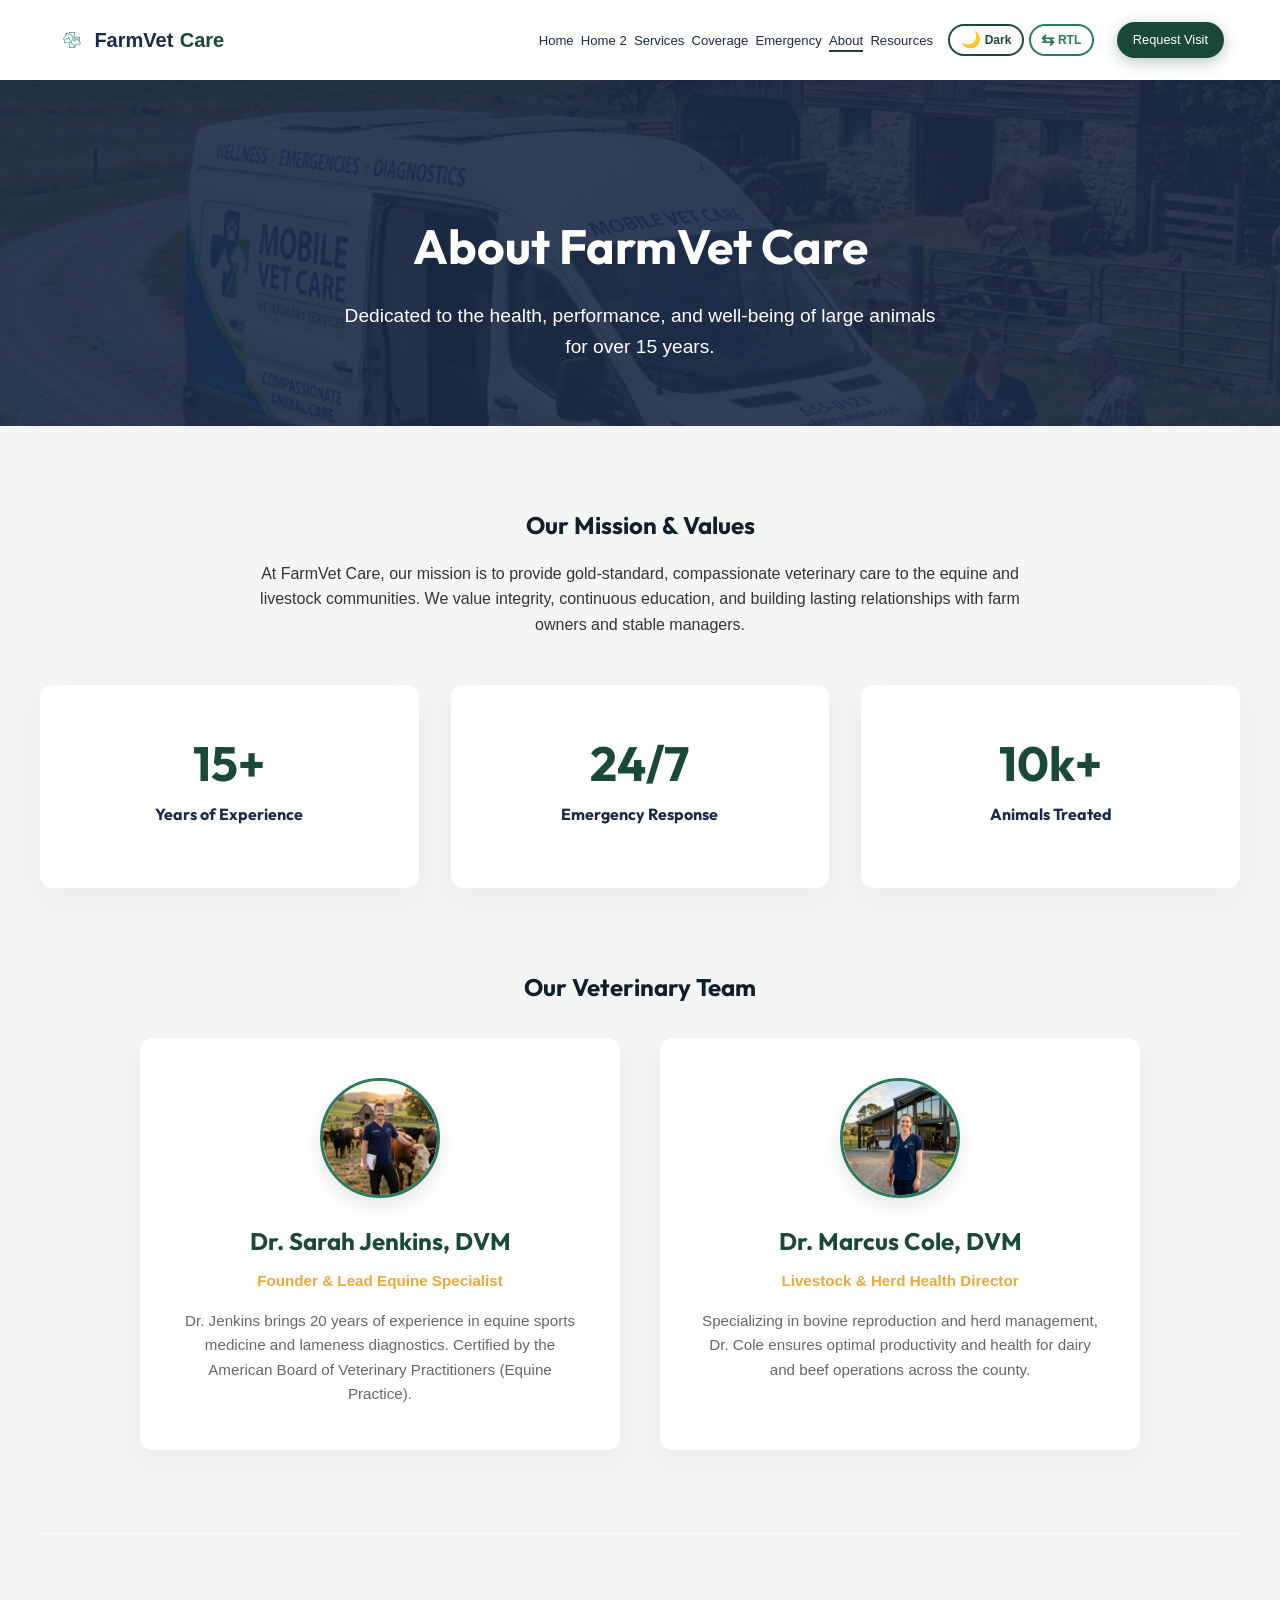
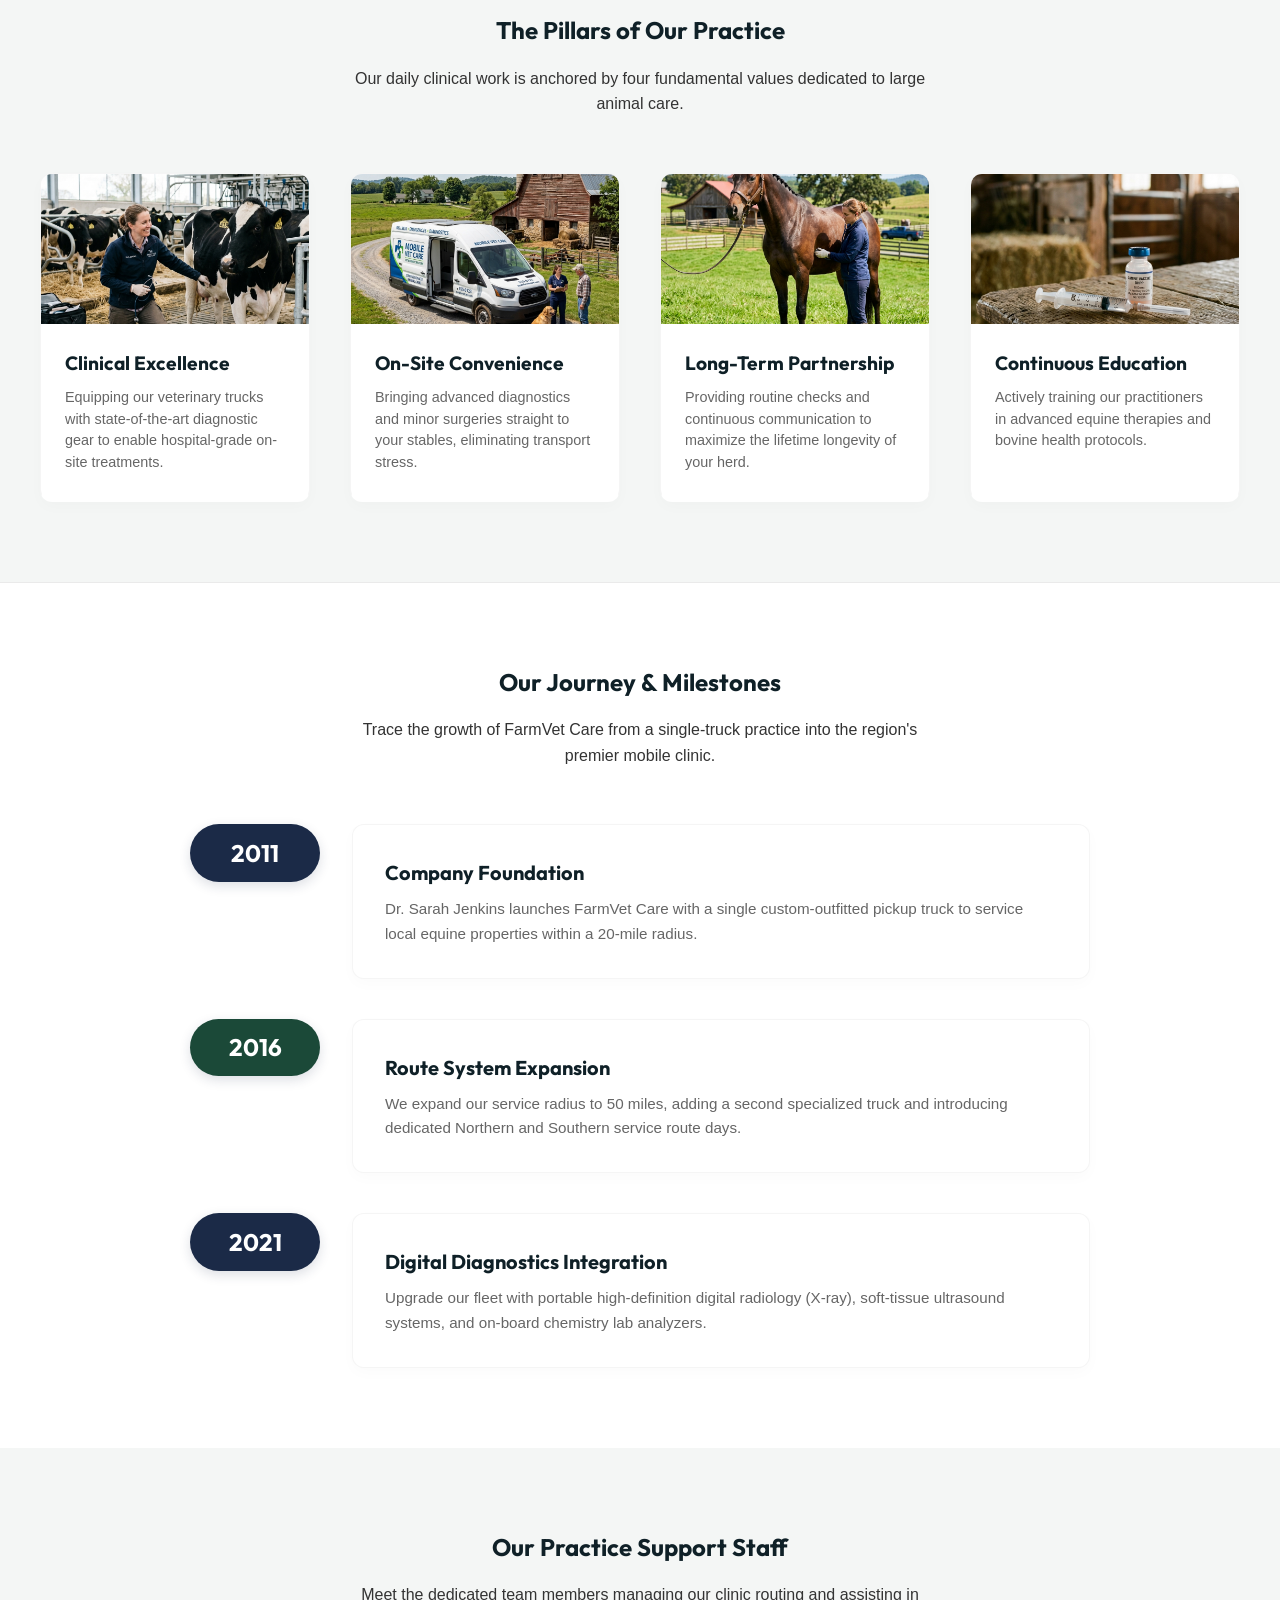
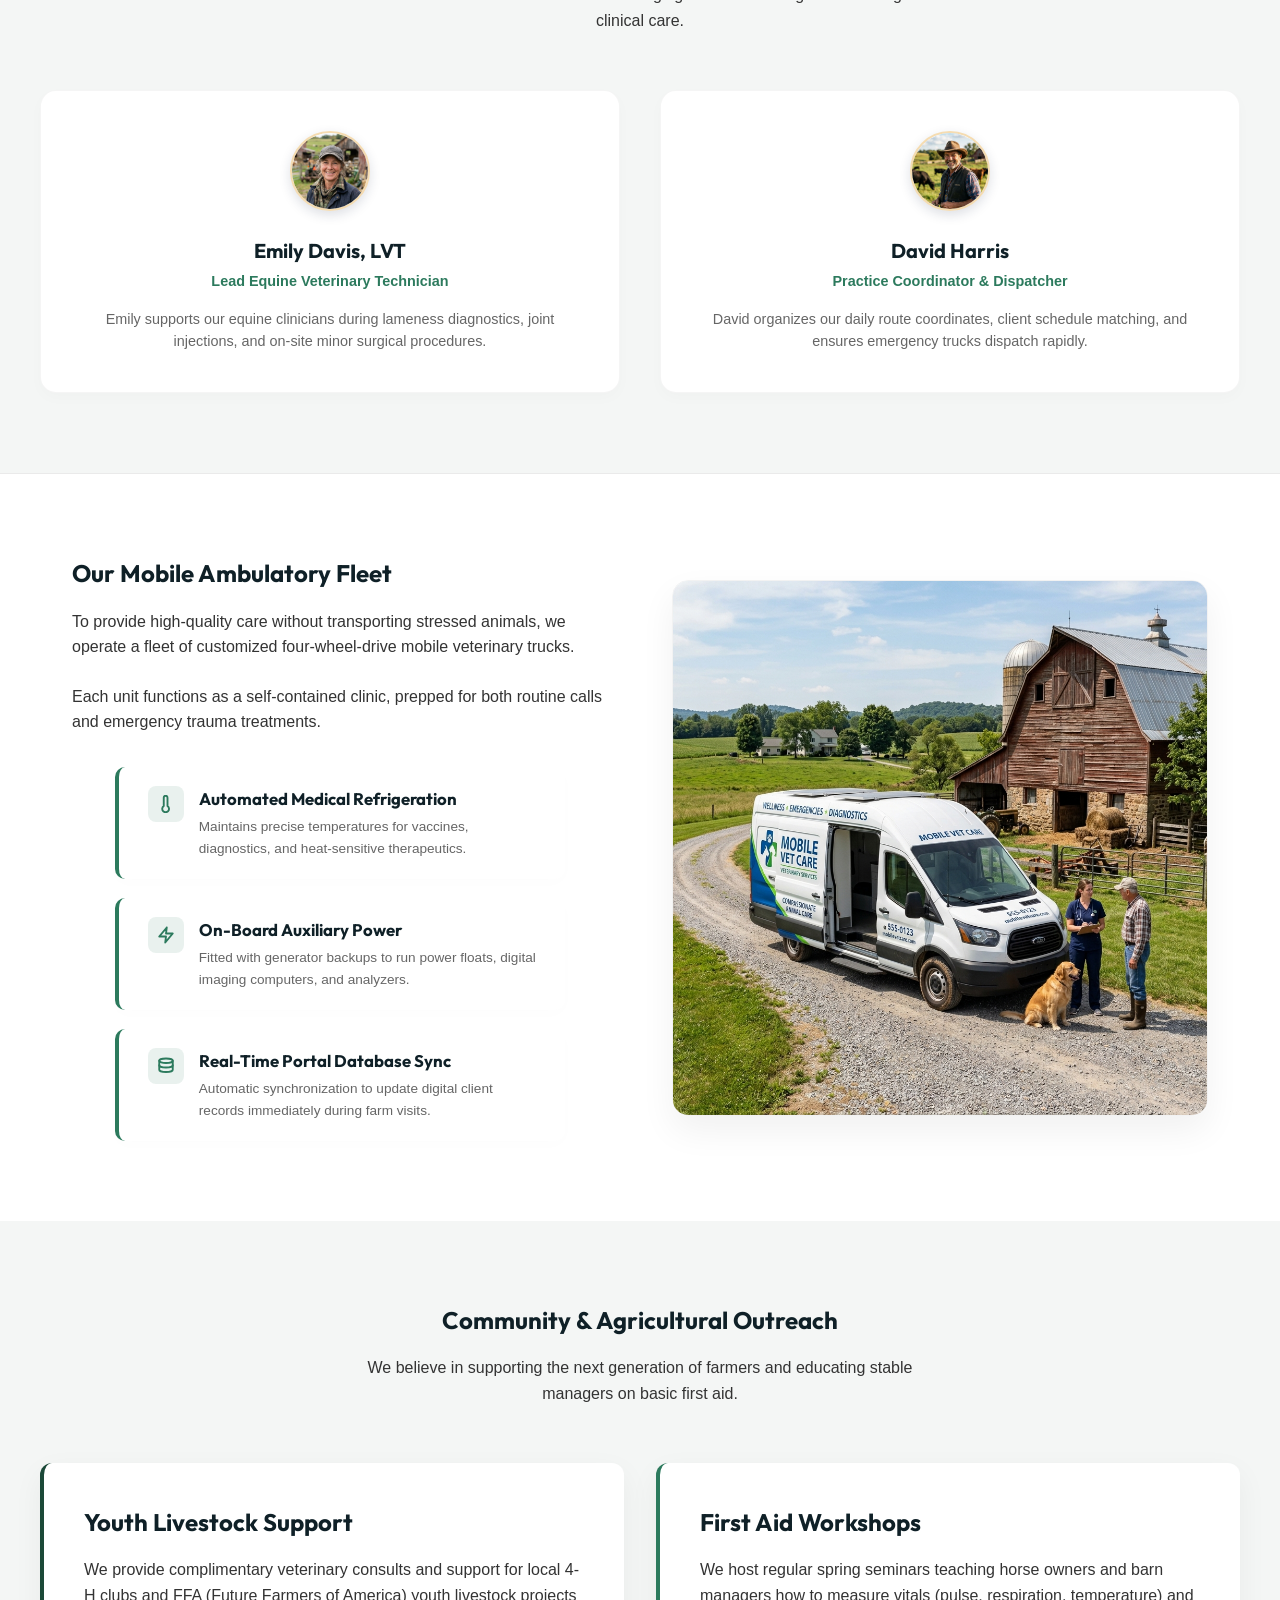
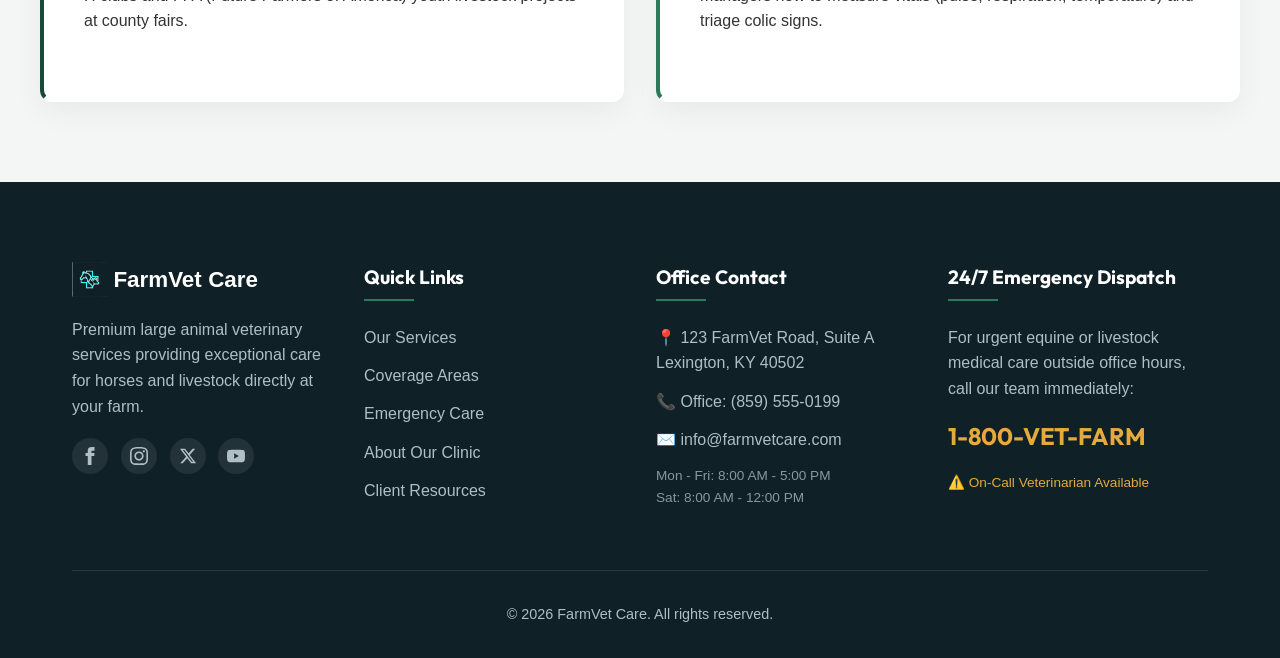
==== commit 2b92fd07: "commit" ====
--- a/about.html
+++ b/about.html
@@ -283,6 +283,7 @@
             }
         }
     </style>
+    <link rel="icon" type="image/png" href="images/logo.png">
 </head>
 <body>
 
--- a/css/styles.css
+++ b/css/styles.css
@@ -71,7 +71,7 @@
   color: #A8C4B4;
 }
 [data-theme="dark"] .logo-img {
-  filter: brightness(1.6) saturate(1.2);
+  filter: brightness(0) invert(1);
 }
 [data-theme="dark"] .nav-menu a {
   color: var(--text-main);
@@ -834,8 +834,8 @@
 
 .footer-grid {
   display: grid;
-  grid-template-columns: repeat(auto-fit, minmax(250px, 1fr));
-  gap: 3rem;
+  grid-template-columns: repeat(auto-fit, minmax(200px, 1fr));
+  gap: 2rem;
   margin-bottom: 3rem;
 }
 
@@ -1098,16 +1098,10 @@
   }
 }
 
-/* Tablet: 2 columns and center the odd last child */
+/* Tablet: 2 columns */
 @media (min-width: 768px) and (max-width: 1024px) {
   .grid {
     grid-template-columns: repeat(auto-fit, minmax(300px, 1fr));
-  }
-  .grid > div:last-child:nth-child(odd) {
-    grid-column: 1 / -1;
-    justify-self: center;
-    width: 100%;
-    max-width: 450px;
   }
 }
 
@@ -1172,7 +1166,7 @@
   margin-top: 1.2rem;
 }
 
-.social-icon-link {
+.footer-col .social-icon-link {
   display: flex;
   align-items: center;
   justify-content: center;
@@ -1182,9 +1176,10 @@
   background-color: rgba(255, 255, 255, 0.08);
   color: #B0BEC5;
   transition: all 0.3s ease;
-}
-
-.social-icon-link:hover {
+  margin-bottom: 0;
+}
+
+.footer-col .social-icon-link:hover {
   background-color: var(--accent);
   color: var(--white);
   transform: translateY(-2px);
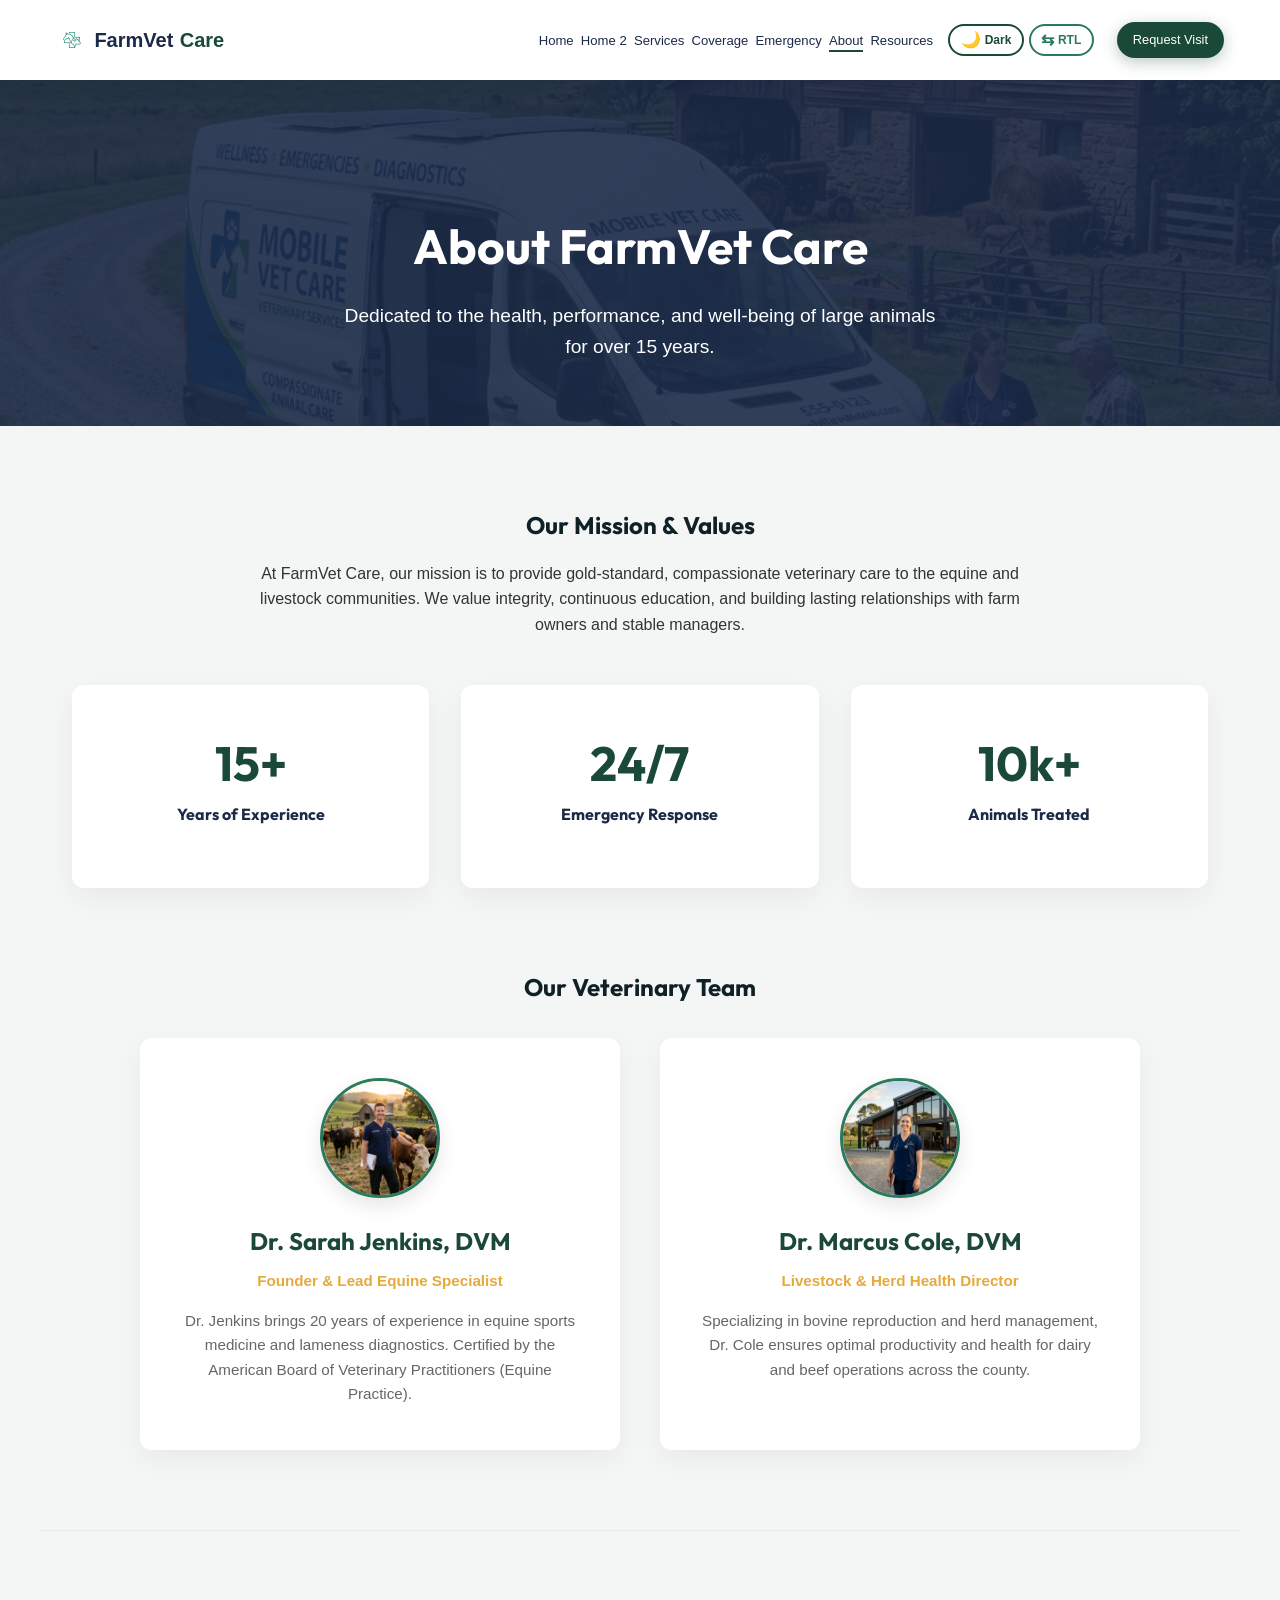
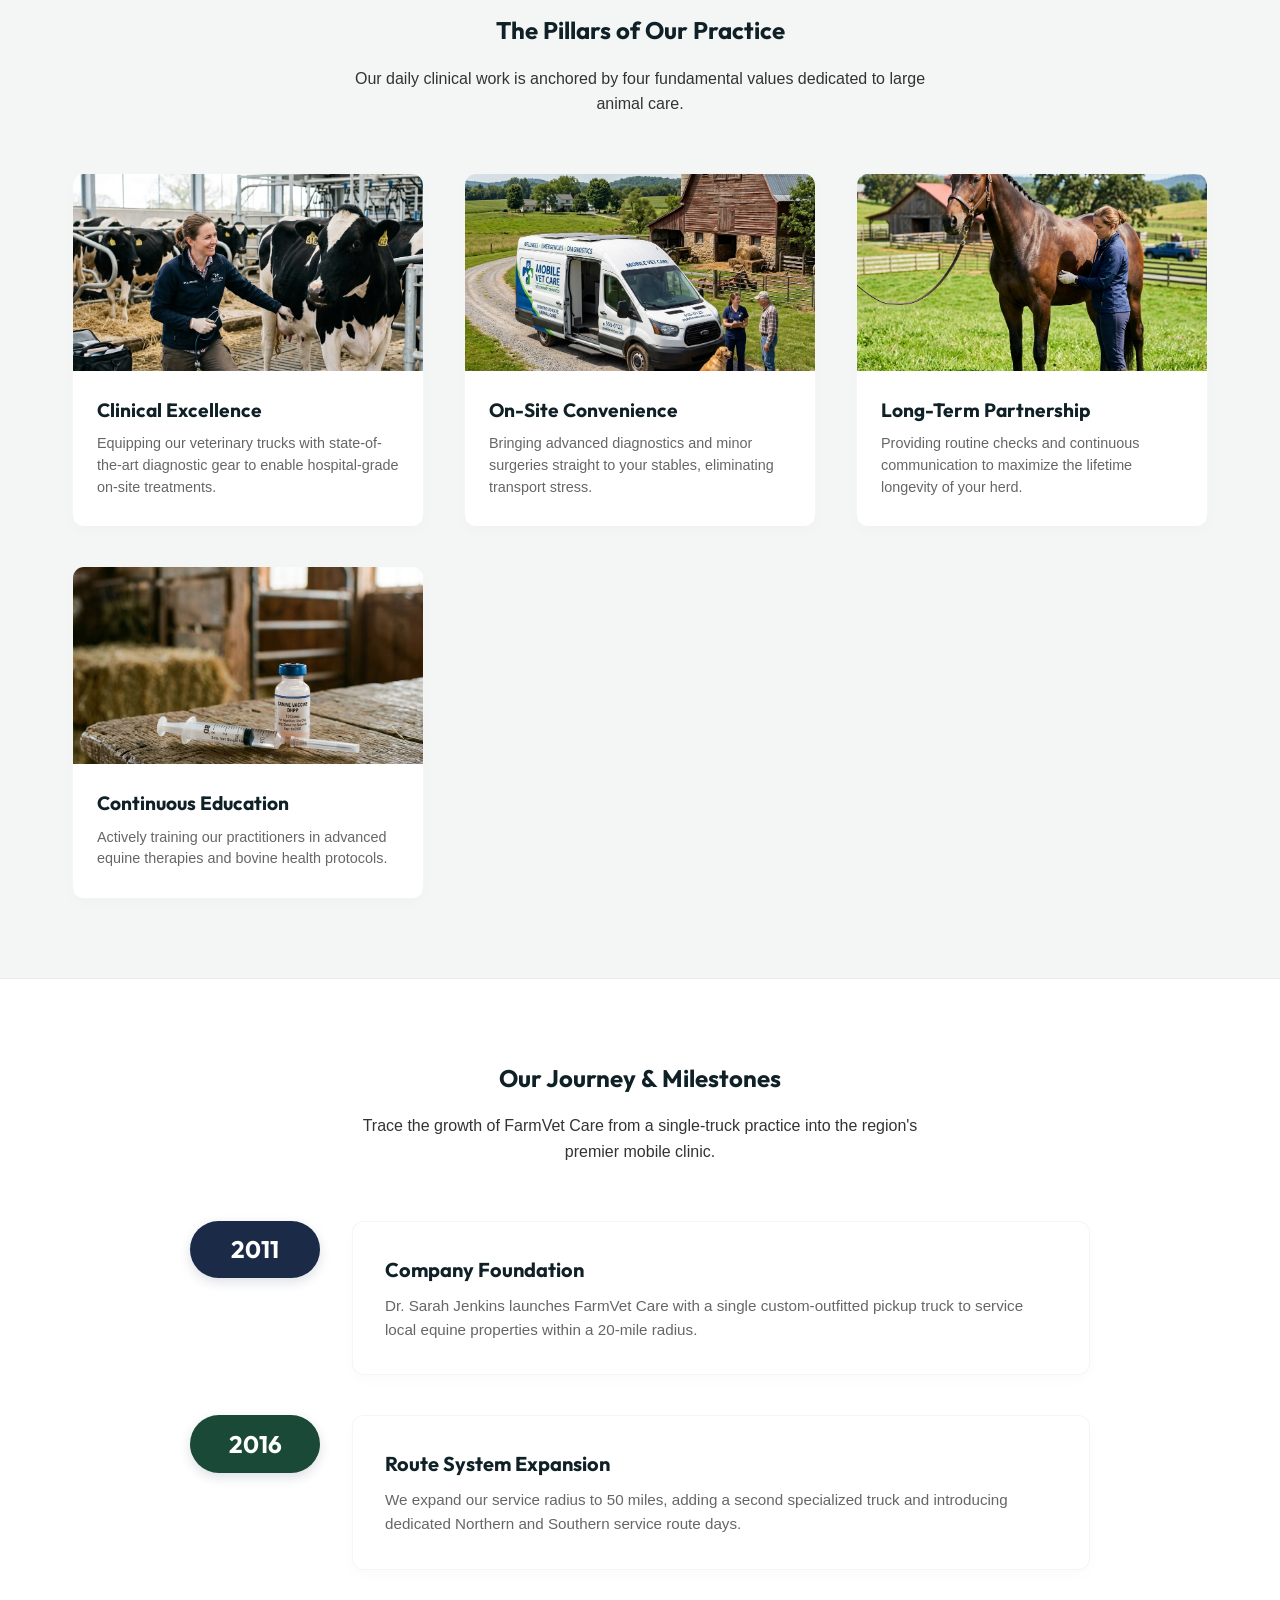
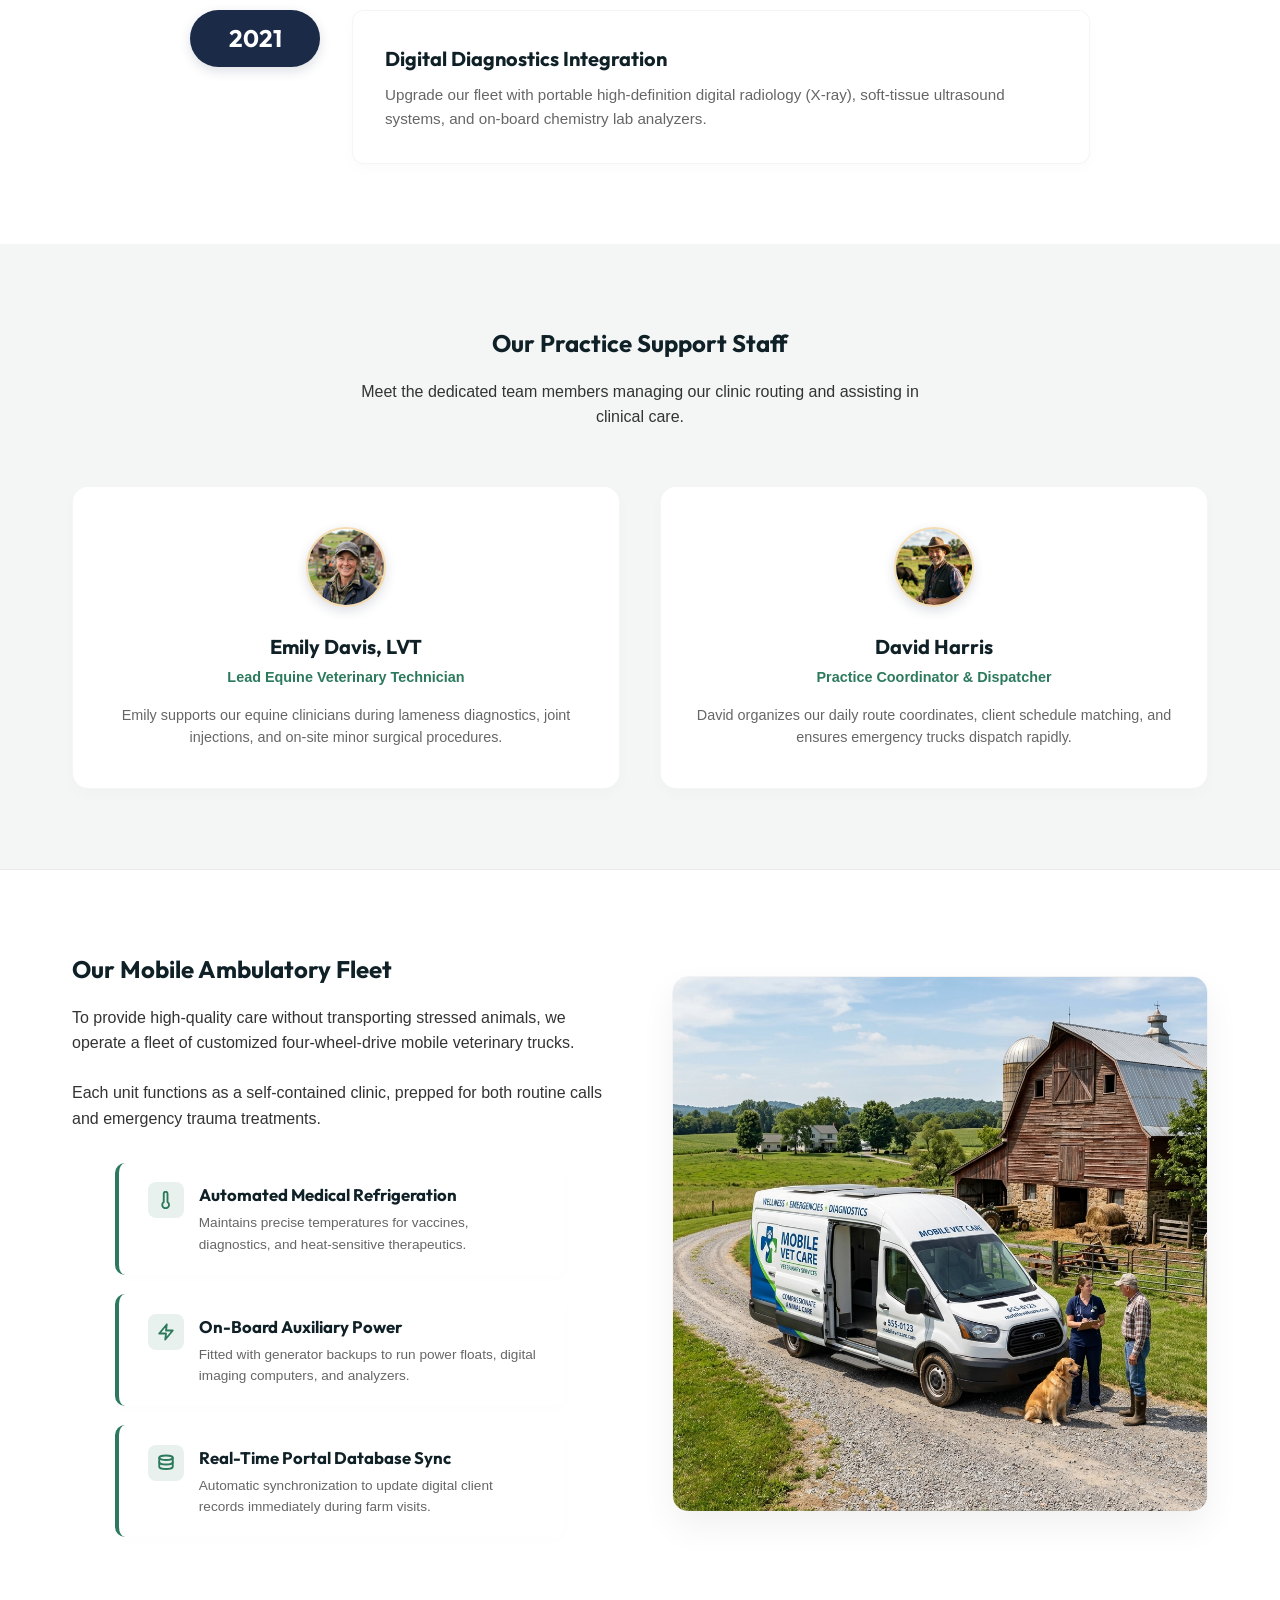
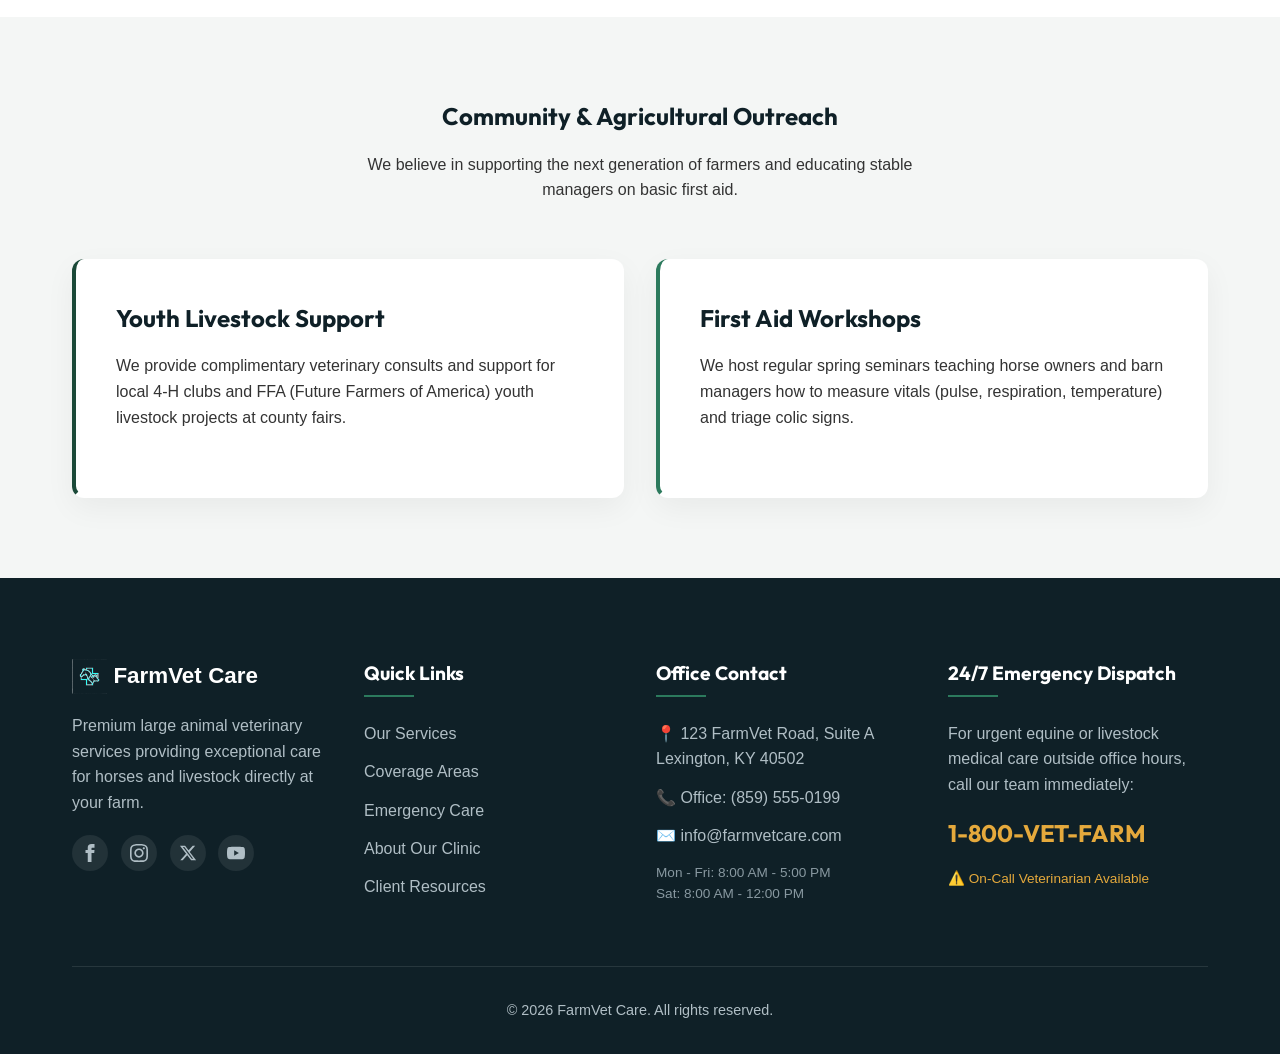
==== commit 45554ebe: "commit" ====
--- a/about.html
+++ b/about.html
@@ -283,7 +283,7 @@
             }
         }
     </style>
-    <link rel="icon" type="image/png" href="images/logo.png">
+    <link rel="icon" type="image/svg+xml" href="images/favicon.svg">
 </head>
 <body>
 
--- a/css/styles.css
+++ b/css/styles.css
@@ -66,12 +66,13 @@
 }
 [data-theme="dark"] .logo {
   color: #5CBA8A;
+  mix-blend-mode: screen;
 }
 [data-theme="dark"] .logo span {
   color: #A8C4B4;
 }
 [data-theme="dark"] .logo-img {
-  filter: brightness(0) invert(1);
+  filter: invert(1) hue-rotate(180deg) brightness(1.5) !important;
 }
 [data-theme="dark"] .nav-menu a {
   color: var(--text-main);
@@ -82,11 +83,12 @@
   background-color: var(--bg-card) !important;
 }
 [data-theme="dark"] .footer {
-  background-color: #0D1610 !important;
+  background-color: #080D0A !important;
+  border-top: 1px solid rgba(255, 255, 255, 0.1);
 }
 [data-theme="dark"] .footer-col p,
 [data-theme="dark"] .footer-col a {
-  color: var(--text-muted);
+  color: var(--text-main);
 }
 [data-theme="dark"] .footer-col h4 {
   color: var(--text-main);
@@ -547,7 +549,8 @@
 }
 
 .section {
-  padding: 5rem 0;
+  padding-top: 5rem;
+  padding-bottom: 5rem;
 }
 
 .text-center {
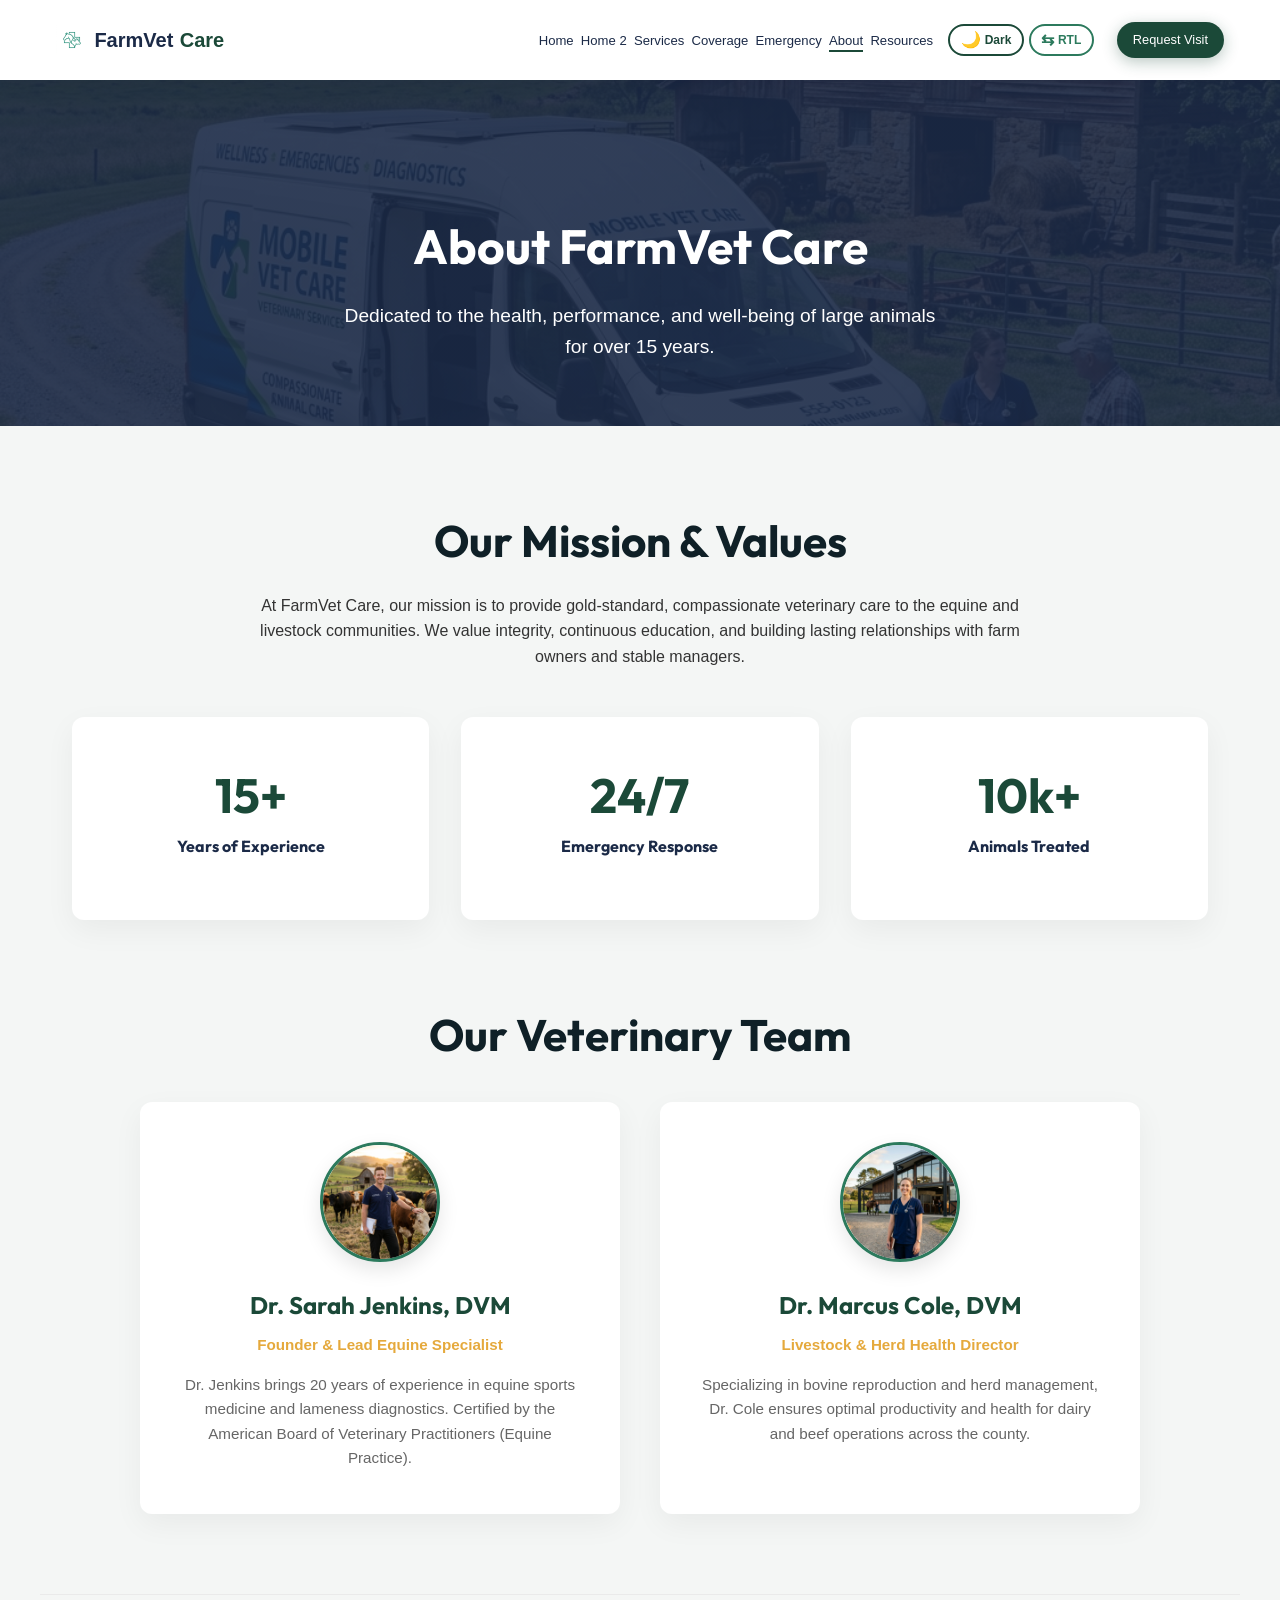
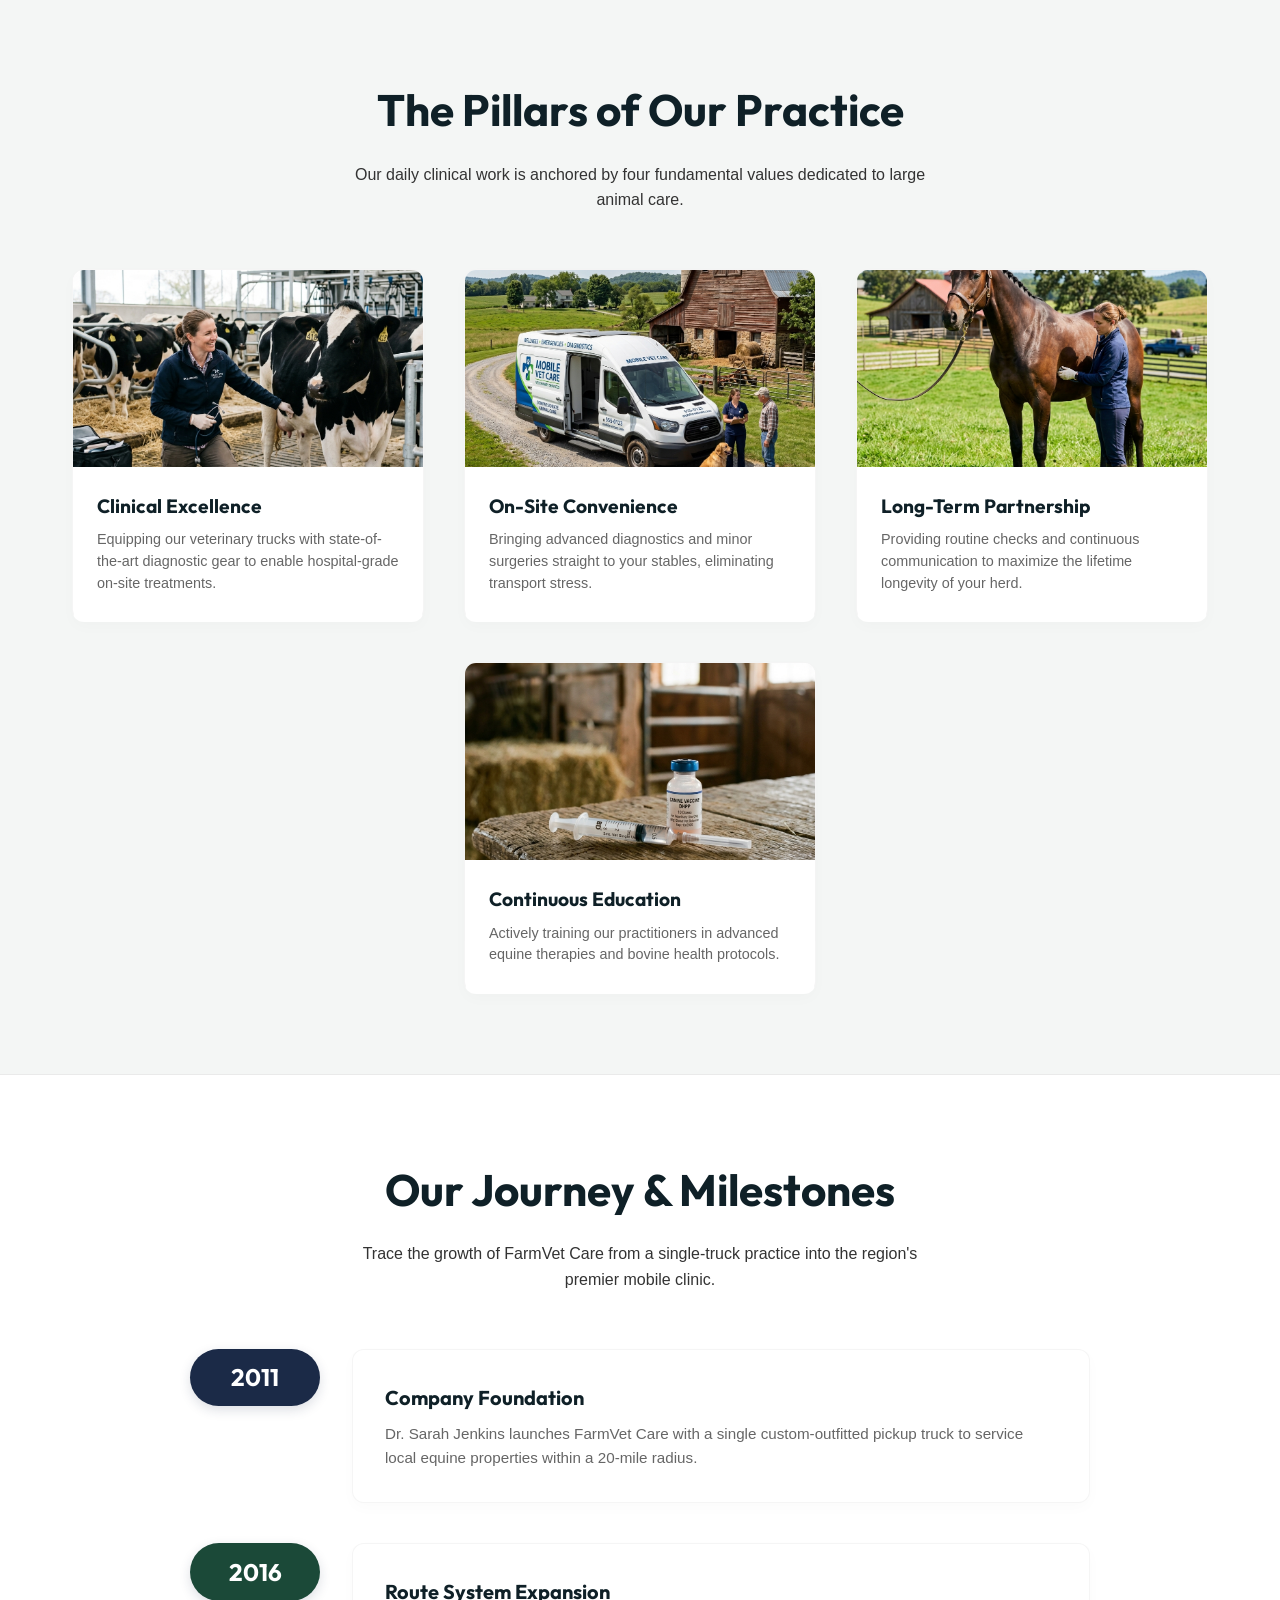
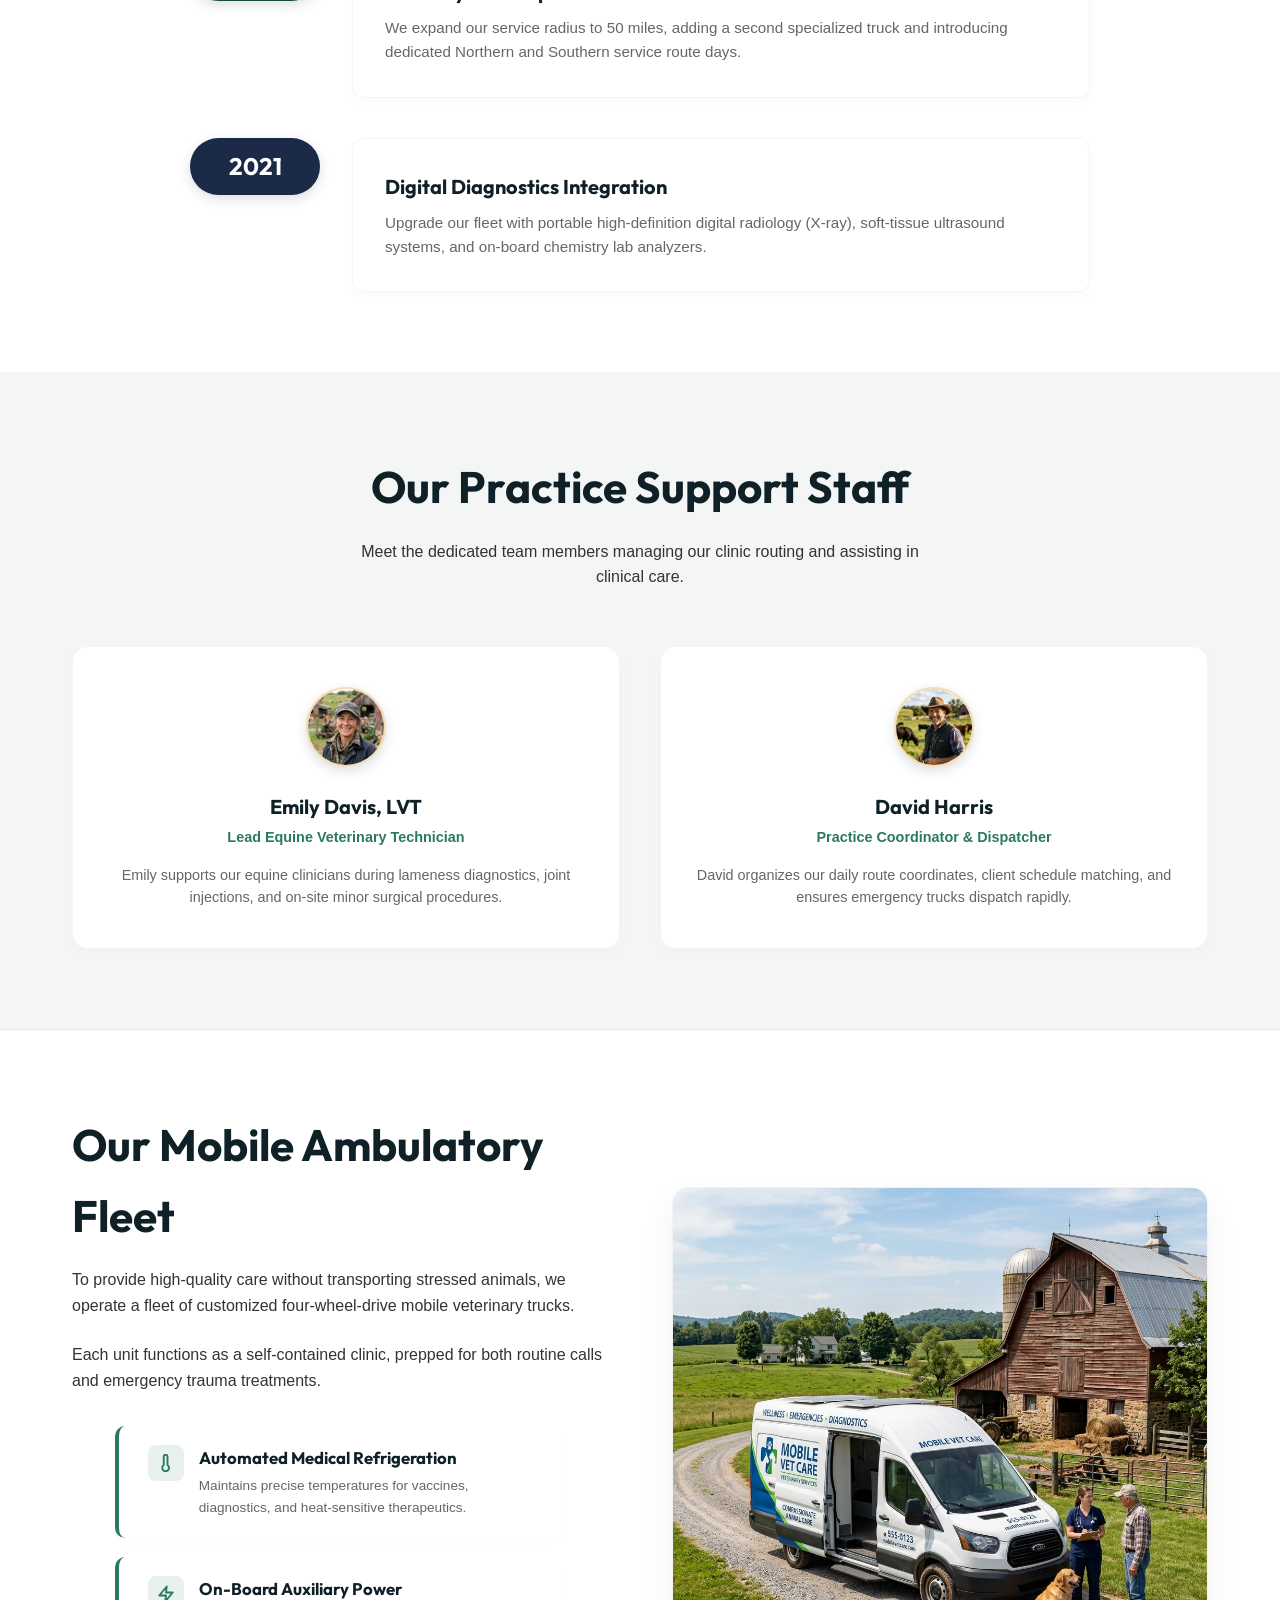
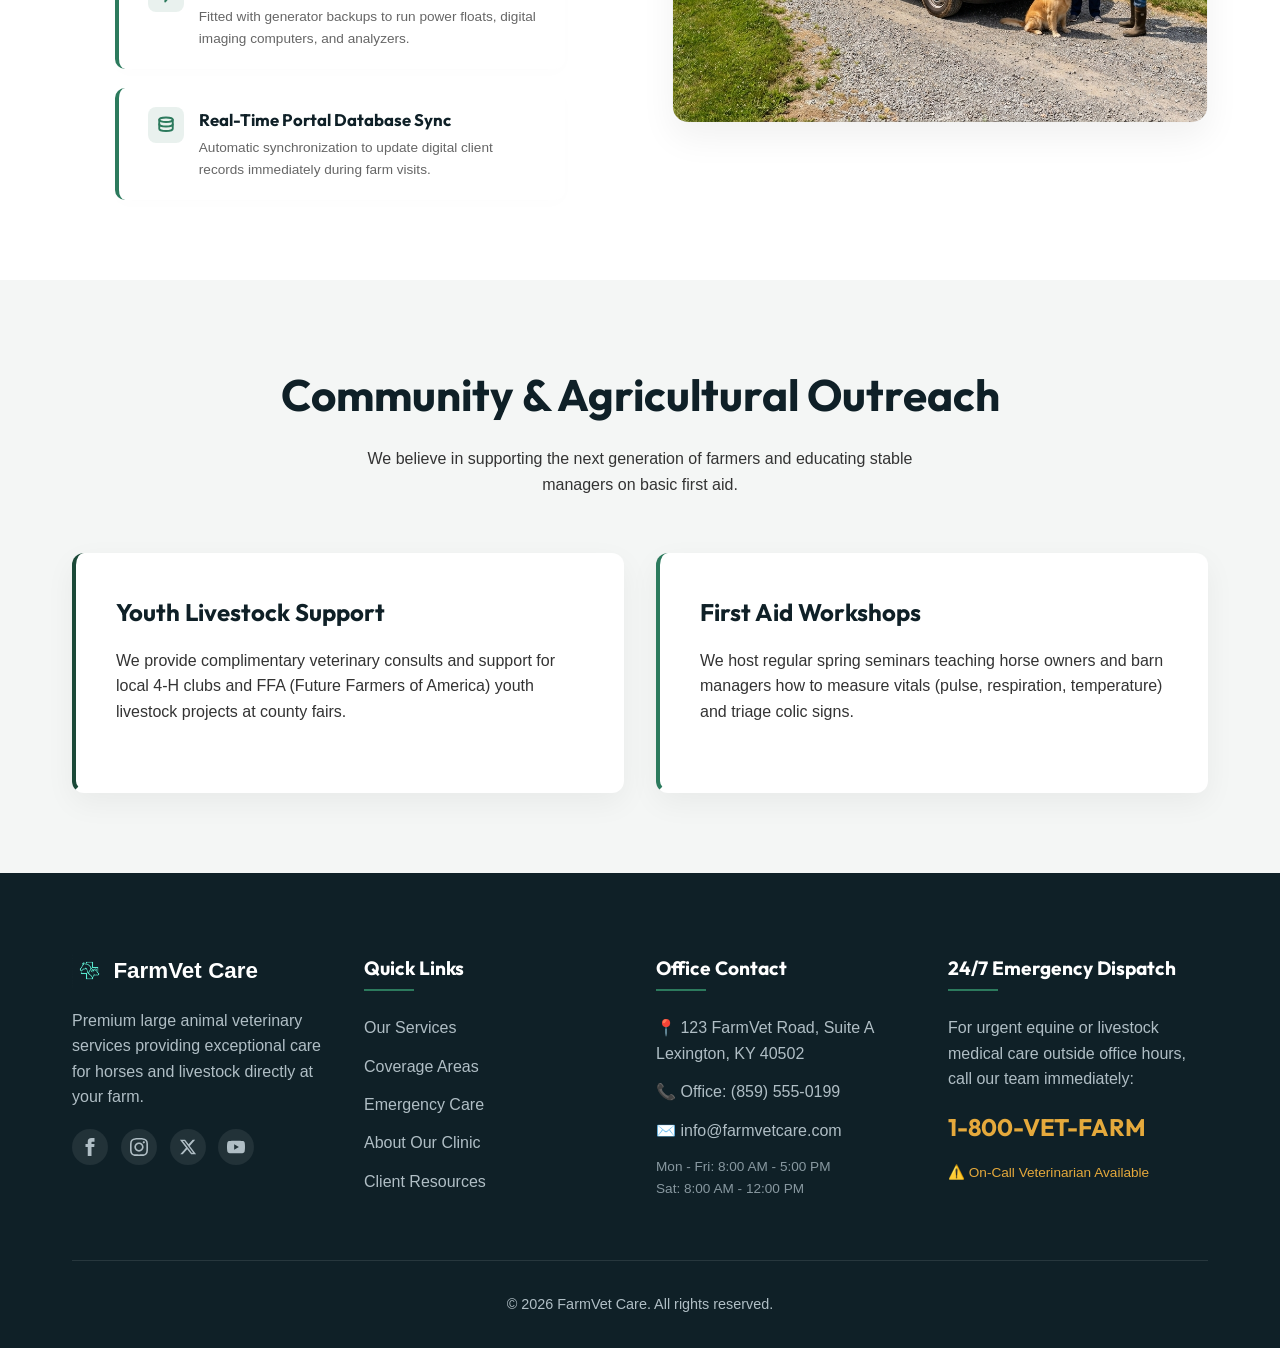
==== commit a2a8e7e3: "COMMIT" ====
--- a/about.html
+++ b/about.html
@@ -61,9 +61,13 @@
         /* 1. Core Pillars Styles */
         .pillars-grid {
             display: grid;
-            grid-template-columns: repeat(auto-fit, minmax(260px, 1fr));
+            grid-template-columns: repeat(3, 1fr);
             gap: 2.5rem;
             margin-top: 3.5rem;
+        }
+        /* Center the 4th pillar card on desktop */
+        .pillars-grid > .pillar-card:last-child:nth-child(4) {
+            grid-column: 2;
         }
         .pillar-card {
             background: var(--white);
@@ -263,15 +267,13 @@
             }
         }
 
-        /* Tablet: center orphan 3rd card in pillars-grid */
-        @media (min-width: 768px) and (max-width: 1024px) {
+        /* Tablet & Mobile Media Queries for Grids */
+        @media (max-width: 1024px) {
             .pillars-grid {
                 grid-template-columns: repeat(2, 1fr);
             }
-            .pillars-grid > *:last-child:nth-child(odd) {
-                grid-column: 1 / -1;
-                max-width: calc(50% - 1rem);
-                justify-self: center;
+            .pillars-grid > .pillar-card:last-child:nth-child(4) {
+                grid-column: auto;
             }
             .support-grid {
                 grid-template-columns: repeat(2, 1fr);
@@ -280,6 +282,18 @@
                 grid-column: 1 / -1;
                 max-width: calc(50% - 1rem);
                 justify-self: center;
+            }
+        }
+
+        @media (max-width: 767px) {
+            .pillars-grid {
+                grid-template-columns: 1fr;
+            }
+            .support-grid {
+                grid-template-columns: 1fr;
+            }
+            .support-grid > *:last-child:nth-child(odd) {
+                max-width: 100%;
             }
         }
     </style>
--- a/css/styles.css
+++ b/css/styles.css
@@ -522,6 +522,10 @@
   margin-bottom: 1rem;
 }
 
+h2 {
+  font-size: 44px;
+}
+
 p {
   margin-bottom: 1.5rem;
 }
@@ -1202,4 +1206,9 @@
   color: var(--white);
 }
 
-
+.footer-col .logo-img {
+  filter: invert(1) hue-rotate(180deg) brightness(1.5) !important;
+  mix-blend-mode: screen;
+}
+
+
